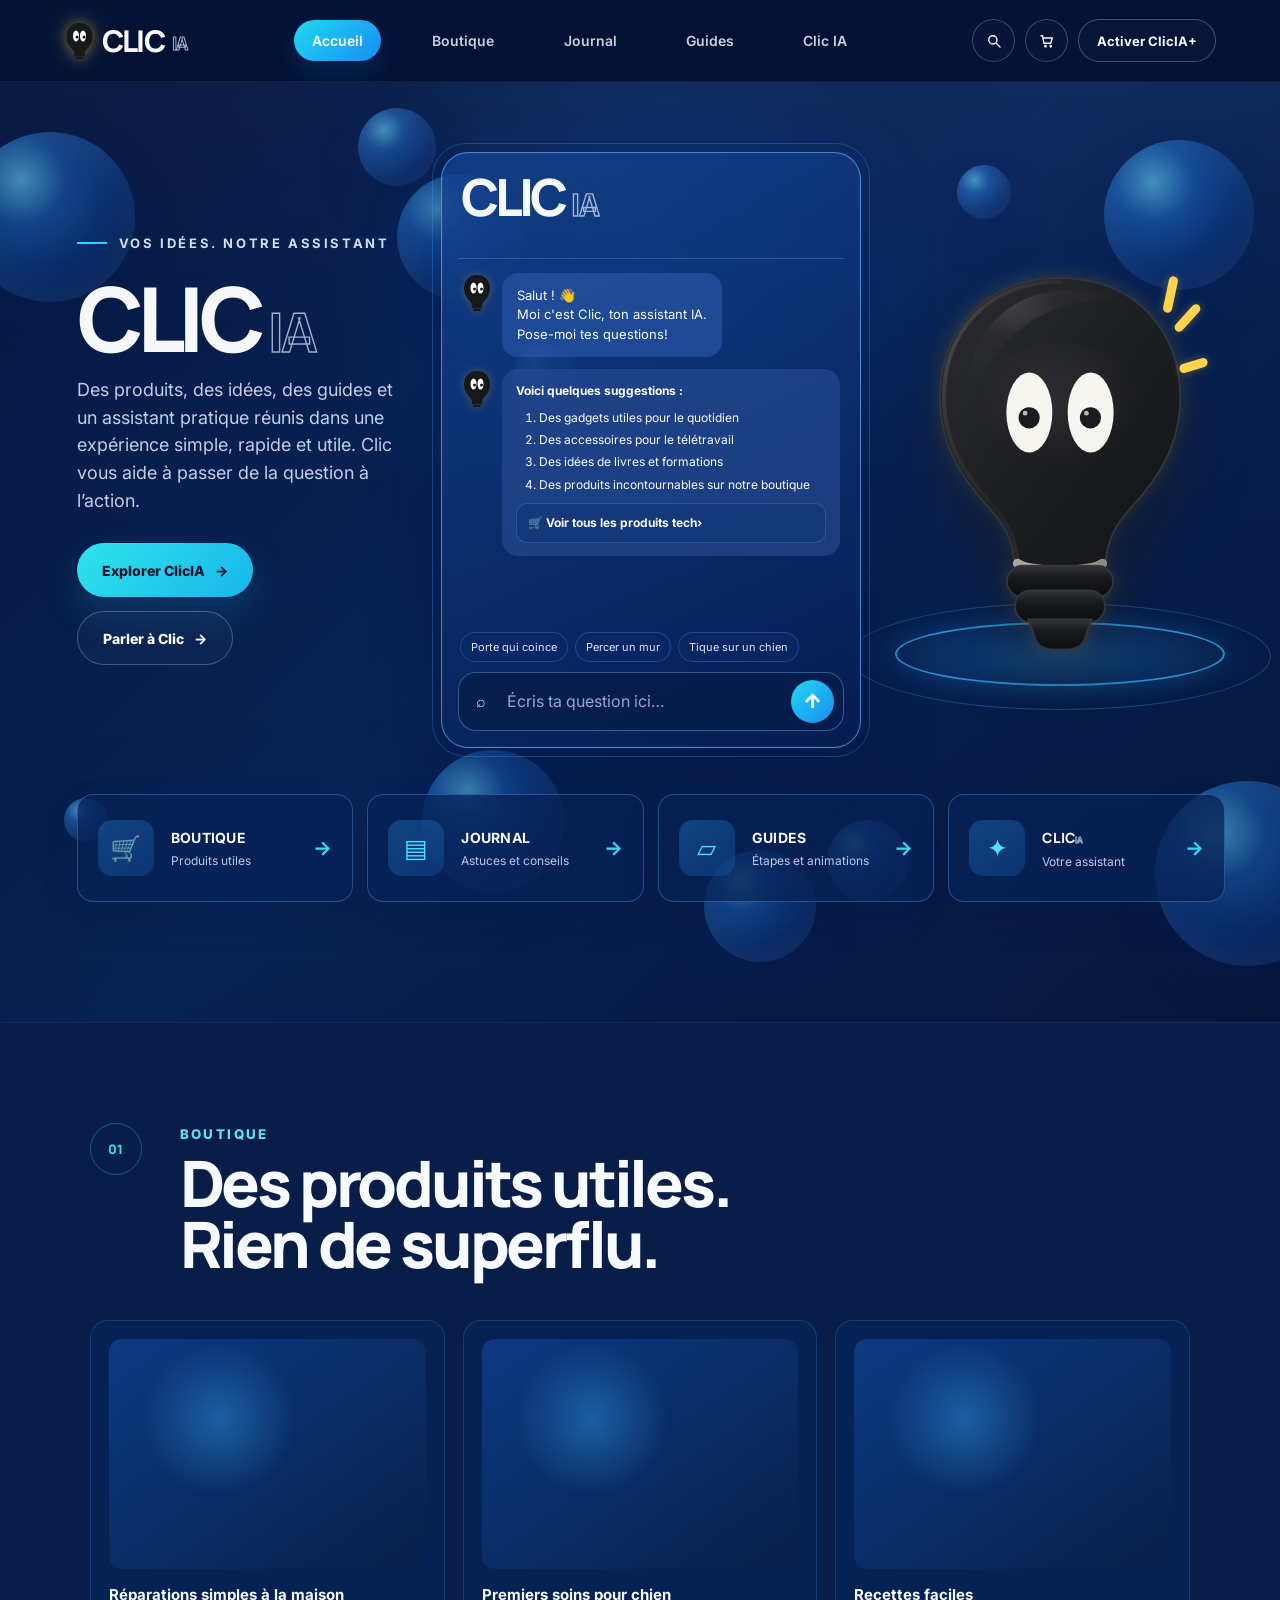
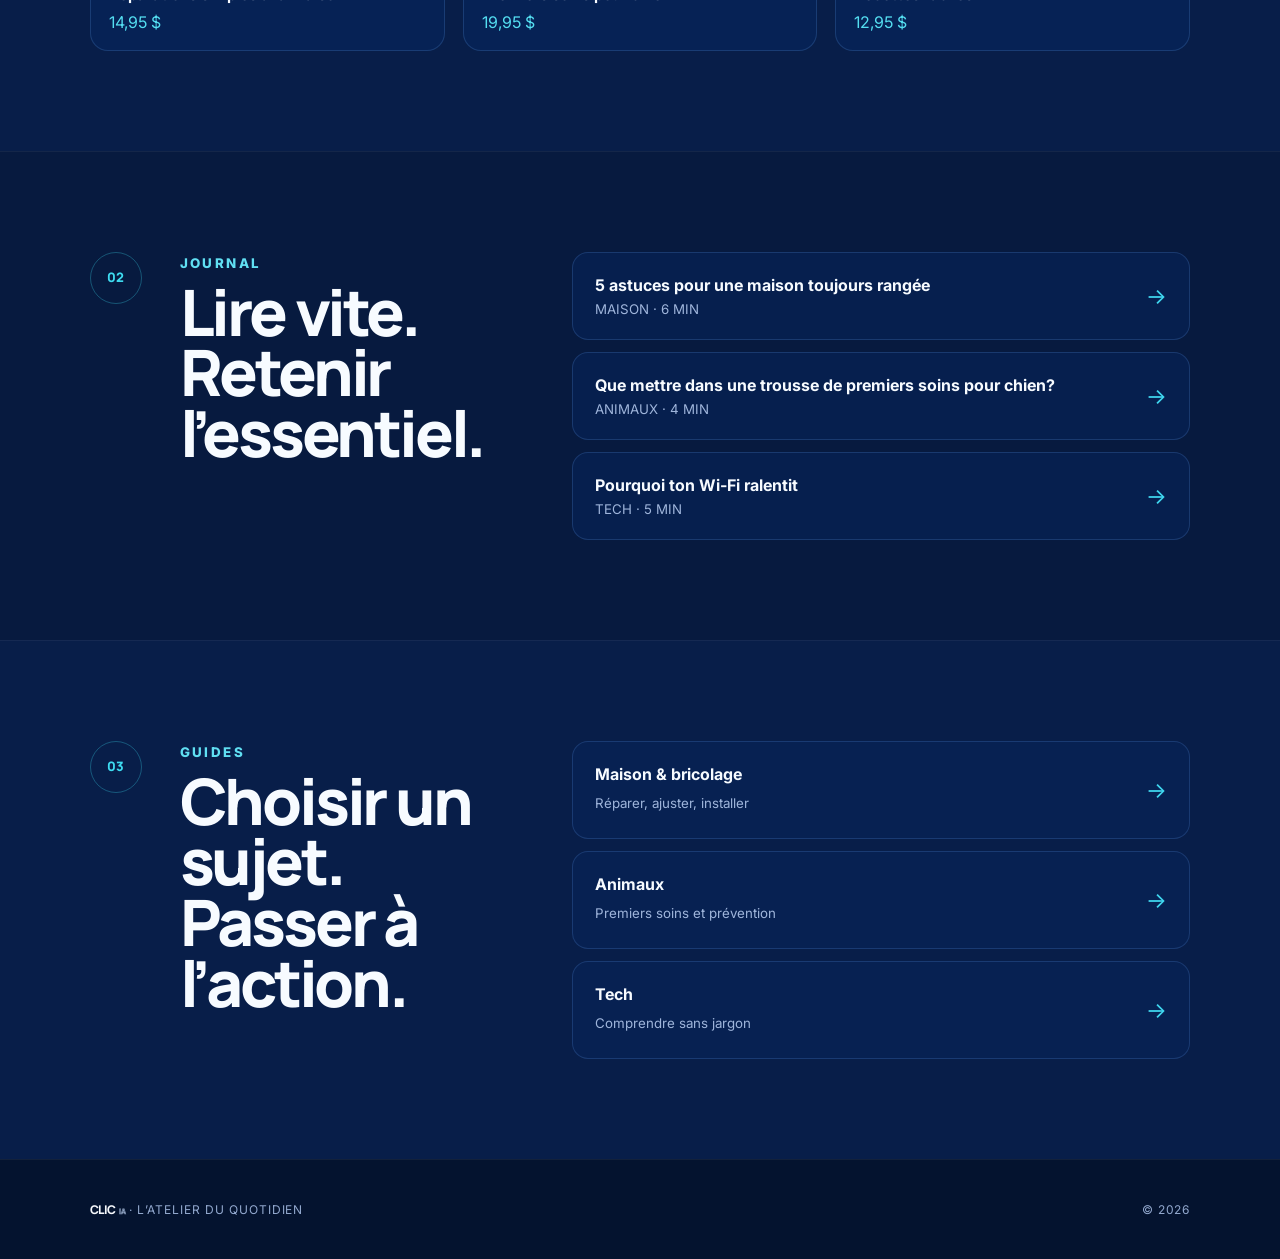
==== preview-v2/index.html @ 01d8f2f4 "Rename Explorer ClicIA button" ====
<!doctype html>
<html lang="fr">
<head>
  <meta charset="utf-8">
  <meta name="viewport" content="width=device-width,initial-scale=1">
  <meta name="theme-color" content="#081b46">
  <title>Clicia — L’atelier du quotidien</title>
  <meta name="description" content="Clicia : boutique, journal, guides et Clic IA dans une expérience premium interactive.">
  <link rel="preconnect" href="https://fonts.googleapis.com">
  <link rel="preconnect" href="https://fonts.gstatic.com" crossorigin>
  <link href="https://fonts.googleapis.com/css2?family=Inter:wght@400;500;600;700&family=Manrope:wght@700;800&display=swap" rel="stylesheet">
  <link rel="stylesheet" href="./clicia-v9.css?v=1">
  <link rel="stylesheet" href="./auth-v1.css?v=2">
  <link rel="stylesheet" href="./chat-wordmark-v1.css?v=3">
  <link rel="stylesheet" href="./hero-wordmark-v3.css?v=2">
  <link rel="stylesheet" href="./wordmark-unified-v1.css?v=2">
</head>
<body>
  <header class="site-header">
    <a class="brand" href="#accueil" aria-label="Clicia">
      <span class="brand-bulb" aria-hidden="true">
        <svg viewBox="0 0 60 78">
          <path d="M30 4C13 4 4 16 4 31c0 11 5 18 11 25 4 4 5 8 6 13h18c1-5 2-9 6-13 6-7 11-14 11-25C56 16 47 4 30 4Z" fill="#17181a"/>
          <ellipse cx="23" cy="30" rx="6" ry="11" fill="#fff"/><ellipse cx="37" cy="30" rx="6" ry="11" fill="#fff"/>
          <circle cx="25" cy="32" r="3" fill="#17181a"/><circle cx="39" cy="32" r="3" fill="#17181a"/>
          <rect x="19" y="64" width="22" height="7" rx="3.5" fill="#17181a"/><rect x="22" y="72" width="16" height="4" rx="2" fill="#17181a"/>
        </svg>
      </span>
      <span class="brand-clic">CLIC</span><span class="brand-ia">IA</span>
    </a>

    <nav class="main-nav" aria-label="Navigation principale">
      <a class="active" href="#accueil">Accueil</a><a href="#boutique">Boutique</a><a href="#journal">Journal</a><a href="#guides">Guides</a><a href="#hero-chat">Clic IA</a>
    </nav>

    <div class="header-actions">
      <button class="circle-action" aria-label="Rechercher"><svg viewBox="0 0 24 24"><circle cx="10.5" cy="10.5" r="5.5"/><path d="m15 15 5 5"/></svg></button>
      <a class="circle-action" href="#boutique" aria-label="Panier"><svg viewBox="0 0 24 24"><path d="M4 5h2l2 10h9l2-7H7"/><circle cx="10" cy="19" r="1"/><circle cx="17" cy="19" r="1"/></svg></a>
      <button class="account-btn" id="accountBtn" type="button">Activer ClicIA+</button>
    </div>
  </header>

  <main>
    <section id="accueil" class="hero-v9">
      <div class="hero-atmosphere" aria-hidden="true">
        <span class="orb o1"></span><span class="orb o2"></span><span class="orb o3"></span><span class="orb o4"></span><span class="orb o5"></span><span class="orb o6"></span><span class="orb o7"></span><span class="orb o8"></span><span class="orb o9"></span><span class="orb o10"></span><span class="orb o11"></span><span class="orb o12"></span>
      </div>

      <div class="hero-copy-v9">
        <div class="eyebrow"><span></span> VOS IDÉES. NOTRE ASSISTANT</div>
        <h1><strong>CLIC</strong><em>IA</em></h1>
        <p>Des produits, des idées, des guides et un assistant pratique réunis dans une expérience simple, rapide et utile. Clic vous aide à passer de la question à l’action.</p>
        <div class="hero-ctas"><a class="btn-primary" href="#boutique">Explorer ClicIA <span>→</span></a><a class="btn-secondary" href="#hero-chat">Parler à Clic <span>→</span></a></div>
      </div>

      <section class="hero-chat-panel" id="hero-chat" aria-label="Conversation avec Clic IA">
        <div class="chat-topbar">
          <div class="chat-id chat-id-wordmark">
            <div class="chat-wordmark" aria-label="CLICIA">
              <span class="chat-wordmark-clic">CLIC</span><span class="chat-wordmark-ia">IA</span><span class="chat-premium-plus" id="chatPremiumPlus" aria-label="ClicIA+ actif" hidden>+</span>
            </div>
            <small class="chat-status-line"><span id="engineState"></span></small>
          </div>
        </div>

        <div id="messages" class="hero-messages">
          <div class="welcome msg assistant"><div class="bubbleav"></div><div class="content">Salut ! 👋<br>Moi c'est Clic, ton assistant IA.<br>Pose-moi tes questions!</div></div>
          <div class="demo-answer"><div class="bubbleav"></div><div class="demo-answer-body"><strong>Voici quelques suggestions :</strong><ol><li>Des gadgets utiles pour le quotidien</li><li>Des accessoires pour le télétravail</li><li>Des idées de livres et formations</li><li>Des produits incontournables sur notre boutique</li></ol><a href="https://atelierpratico.github.io/preview-v2/?v=clic-speed-1#boutique"><strong>🛒 Voir tous les produits tech›</strong></a></div></div>
        </div>

        <div class="quick-prompts">
          <button type="button" data-prompt="Comment réparer une porte qui coince?">Porte qui coince</button>
          <button type="button" data-prompt="Que dois-je vérifier avant de percer un mur?">Percer un mur</button>
          <button type="button" data-prompt="Comment retirer une tique sur un chien correctement?">Tique sur un chien</button>
        </div>

        <form id="chatForm" class="hero-composer">
          <span class="paperclip">⌕</span><textarea id="chatInput" rows="1" placeholder="Écris ta question ici…"></textarea><button id="sendBtn" aria-label="Envoyer">↑</button>
        </form>
        <form id="heroAsk" class="hidden-hero-ask"><input id="heroInput" aria-label="Question rapide"></form>
      </section>

      <div class="character-zone" id="stage">
        <div class="character-ring" aria-hidden="true"></div><div class="character" id="tikoCharacter" aria-label="Clic, personnage ampoule de Clicia"></div><span class="idea-ray r1"></span><span class="idea-ray r2"></span><span class="idea-ray r3"></span>
      </div>

      <div class="feature-strip" aria-label="Explorer ClicIA">
        <a class="feature-card" href="#boutique"><span class="feature-icon">🛒</span><span><b>BOUTIQUE</b><small>Produits utiles</small></span><strong>→</strong></a>
        <a class="feature-card" href="#journal"><span class="feature-icon">▤</span><span><b>JOURNAL</b><small>Astuces et conseils</small></span><strong>→</strong></a>
        <a class="feature-card" href="#guides"><span class="feature-icon">▱</span><span><b>GUIDES</b><small>Étapes et animations</small></span><strong>→</strong></a>
        <a class="feature-card" href="#hero-chat"><span class="feature-icon">✦</span><span><b class="feature-wordmark"><span class="feature-wordmark-clic">CLIC</span><span class="feature-wordmark-ia">IA</span></b><small>Votre assistant</small></span><strong>→</strong></a>
      </div>
    </section>

    <section class="content-section" id="boutique"><div class="section-heading"><span>01</span><div><small>BOUTIQUE</small><h2>Des produits utiles.<br>Rien de superflu.</h2></div></div><div class="product-grid"><article class="product-card"><div class="product-art"></div><b>Réparations simples à la maison</b><span>14,95 $</span></article><article class="product-card"><div class="product-art"></div><b>Premiers soins pour chien</b><span>19,95 $</span></article><article class="product-card"><div class="product-art"></div><b>Recettes faciles</b><span>12,95 $</span></article></div></section>

    <section class="content-section split" id="journal"><div class="section-heading"><span>02</span><div><small>JOURNAL</small><h2>Lire vite.<br>Retenir l’essentiel.</h2></div></div><div class="article-stack"><a href="#"><b>5 astuces pour une maison toujours rangée</b><small>MAISON · 6 MIN</small><span>→</span></a><a href="#"><b>Que mettre dans une trousse de premiers soins pour chien?</b><small>ANIMAUX · 4 MIN</small><span>→</span></a><a href="#"><b>Pourquoi ton Wi-Fi ralentit</b><small>TECH · 5 MIN</small><span>→</span></a></div></section>

    <section class="content-section split" id="guides"><div class="section-heading"><span>03</span><div><small>GUIDES</small><h2>Choisir un sujet.<br>Passer à l’action.</h2></div></div><div class="article-stack"><a href="#"><b>Maison & bricolage</b><small>Réparer, ajuster, installer</small><span>→</span></a><a href="#"><b>Animaux</b><small>Premiers soins et prévention</small><span>→</span></a><a href="#"><b>Tech</b><small>Comprendre sans jargon</small><span>→</span></a></div></section>
  </main>

  <footer class="site-footer"><span><span class="footer-wordmark"><b class="footer-wordmark-clic">CLIC</b><i class="footer-wordmark-ia">IA</i></span> · L’ATELIER DU QUOTIDIEN</span><span>© 2026</span></footer>

  <div class="auth-modal" id="authModal" aria-hidden="true">
    <div class="auth-card" role="dialog" aria-modal="true" aria-label="Activer ClicIA+">
      <button class="auth-close" id="authClose" type="button" aria-label="Fermer">×</button>
      <div class="auth-brand"><span class="auth-brand-bulb"><svg viewBox="0 0 60 78"><path d="M30 4C13 4 4 16 4 31c0 11 5 18 11 25 4 4 5 8 6 13h18c1-5 2-9 6-13 6-7 11-14 11-25C56 16 47 4 30 4Z" fill="#17181a"/><ellipse cx="23" cy="30" rx="6" ry="11" fill="#fff"/><ellipse cx="37" cy="30" rx="6" ry="11" fill="#fff"/><circle cx="25" cy="32" r="3" fill="#17181a"/><circle cx="39" cy="32" r="3" fill="#17181a"/></svg></span><span class="auth-wordmark"><strong class="auth-wordmark-clic">CLIC</strong><strong class="auth-wordmark-ia">IA</strong></span><em>par Clicia</em></div>
      <h2 class="auth-title">Activer ClicIA+</h2>
      <p class="auth-subtitle">Le chat texte est gratuit et sans compte. Ton code d’abonnement devient ton compte ClicIA+.</p>
    </div>
  </div>

  <script src="./tiko-v3.js?v=9"></script>
  <script src="./auth-v1.js?v=8"></script>
  <script src="./app-v2.js?v=11"></script>
</body>
</html>
---- preview-v2/clicia-v9.css ----
:root{
  --navy:#061b49;
  --navy-2:#092961;
  --panel:#0b2c67;
  --panel-2:#0e3477;
  --cyan:#27d7f3;
  --blue:#1d9bf4;
  --white:#f7fbff;
  --muted:#b9c8e7;
  --line:rgba(130,194,255,.30);
  --yellow:#ffd44c;
}
*{box-sizing:border-box}
html{scroll-behavior:smooth}
body{margin:0;background:#061738;color:var(--white);font-family:Inter,Arial,sans-serif;overflow-x:hidden}
a{color:inherit;text-decoration:none}
button,textarea,input{font:inherit}
button{color:inherit}

.site-header{
  position:sticky;top:0;z-index:1000;height:82px;padding:0 clamp(24px,5vw,86px);
  display:grid;grid-template-columns:auto 1fr auto;align-items:center;gap:30px;
  background:rgba(4,18,52,.88);backdrop-filter:blur(18px) saturate(120%);
  border-bottom:1px solid rgba(255,255,255,.06)
}
.brand{display:flex;align-items:center;gap:7px;min-width:max-content}
.brand-bulb{width:31px;height:39px;display:grid;place-items:center;filter:drop-shadow(0 0 7px rgba(255,212,76,.44)) drop-shadow(0 0 16px rgba(255,212,76,.18));transition:.25s ease}
.brand-bulb svg{width:100%;height:100%;display:block}
.brand:hover .brand-bulb{transform:translateY(-1px) scale(1.04);filter:drop-shadow(0 0 10px rgba(255,212,76,.68)) drop-shadow(0 0 22px rgba(255,212,76,.24))}
.brand-clic{font:800 30px/1 Manrope,sans-serif;letter-spacing:-.06em}
.brand-ia{font:800 27px/1 Manrope,sans-serif;color:transparent;-webkit-text-stroke:1px rgba(245,249,255,.68);letter-spacing:-.05em;margin-left:2px}
.main-nav{display:flex;justify-content:center;align-items:center;gap:clamp(20px,2.6vw,40px)}
.main-nav a{font-size:14px;font-weight:600;color:rgba(244,249,255,.82);padding:12px 18px;border-radius:999px;transition:.2s ease}
.main-nav a:hover{color:#fff;background:rgba(255,255,255,.05)}
.main-nav a.active{color:#fff;background:linear-gradient(135deg,#20d9f0,#178cf4);box-shadow:0 10px 28px rgba(21,143,245,.18)}
.header-actions{display:flex;align-items:center;gap:10px}
.circle-action{width:43px;height:43px;display:grid;place-items:center;border:1px solid rgba(151,196,255,.30);border-radius:50%;background:rgba(255,255,255,.015)}
.circle-action svg{width:18px;height:18px;fill:none;stroke:#f8fbff;stroke-width:1.8;stroke-linecap:round;stroke-linejoin:round}
.account-btn{height:43px;display:flex;align-items:center;padding:0 18px;border:1px solid rgba(151,196,255,.34);border-radius:999px;font-size:13px;font-weight:700}
.circle-action,.account-btn{transition:.2s ease}
.circle-action:hover,.account-btn:hover{border-color:rgba(57,213,255,.64);background:rgba(36,178,255,.06);transform:translateY(-1px)}

.hero-v9{
  position:relative;min-height:840px;padding:58px clamp(34px,6vw,112px) 120px;overflow:hidden;
  display:grid;grid-template-columns:minmax(330px,.9fr) minmax(420px,1.05fr) minmax(330px,.9fr);grid-template-rows:1fr auto;
  gap:34px;align-items:center;
  background:
    radial-gradient(circle at 50% 22%,rgba(22,116,237,.23),transparent 32%),
    linear-gradient(135deg,#06163d 0%,#08255b 48%,#06183e 100%);
}
.hero-v9:before{content:"";position:absolute;inset:0;background:linear-gradient(180deg,rgba(255,255,255,.025),transparent 28%,rgba(0,0,0,.08));pointer-events:none}
.hero-atmosphere{position:absolute;inset:0;z-index:0;pointer-events:none;overflow:hidden}
.orb{position:absolute;border-radius:50%;background:radial-gradient(circle at 33% 28%,rgba(101,212,255,.78) 0%,rgba(34,128,237,.52) 26%,rgba(8,49,123,.72) 62%,rgba(3,19,62,.75) 100%);box-shadow:inset 0 0 42px rgba(162,225,255,.14),0 20px 50px rgba(0,25,94,.28);opacity:.78;animation:orbFloat 8s ease-in-out infinite alternate}
.o1{width:170px;height:170px;left:-35px;top:50px}.o2{width:78px;height:78px;left:28%;top:26px;animation-delay:-2s}.o3{width:126px;height:126px;left:31%;top:92px;animation-delay:-4s}.o4{width:66px;height:66px;left:40%;top:28%;animation-delay:-1s}.o5{width:142px;height:142px;left:33%;bottom:130px;animation-delay:-3s}.o6{width:112px;height:112px;left:55%;bottom:60px;animation-delay:-5s}.o7{width:150px;height:150px;right:2%;top:58px;animation-delay:-2.5s}.o8{width:94px;height:94px;right:14%;top:31%;animation-delay:-4.5s}.o9{width:185px;height:185px;right:-60px;bottom:56px;animation-delay:-1.5s}.o10{width:82px;height:82px;right:29%;bottom:120px;animation-delay:-3.8s}.o11{width:54px;height:54px;right:21%;top:83px;animation-delay:-.8s}.o12{width:44px;height:44px;left:5%;bottom:180px;animation-delay:-2.8s}
@keyframes orbFloat{0%{transform:translate3d(0,0,0)}40%{transform:translate3d(11px,-18px,0)}70%{transform:translate3d(-7px,-32px,0)}100%{transform:translate3d(9px,-12px,0)}}

.hero-copy-v9{position:relative;z-index:2;align-self:center;max-width:550px}
.eyebrow{display:flex;align-items:center;gap:12px;color:#d3def5;font-size:13px;font-weight:700;letter-spacing:.20em;margin-bottom:28px}.eyebrow span{width:30px;height:2px;background:var(--cyan)}
.hero-copy-v9 h1{margin:0 0 18px;display:flex;align-items:baseline;gap:10px;font:800 clamp(72px,7vw,126px)/.86 Manrope,sans-serif;letter-spacing:-.075em}.hero-copy-v9 h1 strong{font:inherit}.hero-copy-v9 h1 em{font:inherit;font-size:.80em;font-style:normal;color:transparent;-webkit-text-stroke:1.4px rgba(229,239,255,.72);letter-spacing:-.05em}
.hero-copy-v9 p{max-width:520px;color:#c2cee8;font-size:18px;line-height:1.55;margin:0 0 28px}
.hero-ctas{display:flex;gap:14px;flex-wrap:wrap}.btn-primary,.btn-secondary{min-height:54px;padding:0 25px;border-radius:999px;display:inline-flex;align-items:center;gap:10px;font-weight:800;font-size:14px}.btn-primary{background:linear-gradient(135deg,#2fe4ec,#18b6eb);color:#03162e;box-shadow:0 16px 36px rgba(24,183,235,.18)}.btn-secondary{border:1px solid rgba(161,193,245,.35);background:rgba(255,255,255,.025)}

.hero-chat-panel{position:relative;z-index:4;align-self:center;width:100%;max-width:540px;justify-self:center;padding:16px;border-radius:27px;background:linear-gradient(155deg,rgba(19,66,142,.82),rgba(6,29,82,.92));border:1px solid rgba(95,182,255,.66);box-shadow:0 26px 68px rgba(1,18,68,.48),inset 0 0 0 1px rgba(255,255,255,.035)}
.hero-chat-panel:before{content:"";position:absolute;inset:-10px;border-radius:34px;border:1px solid rgba(55,168,255,.28);z-index:-1}
.chat-topbar{height:62px;display:flex;align-items:center;justify-content:space-between;padding:0 6px 12px 3px;border-bottom:1px solid rgba(151,199,255,.24)}
.chat-id{display:flex;align-items:center;gap:10px}.chat-avatar{width:44px;height:44px;border-radius:12px;background:#061536;display:grid;place-items:center;border:1px solid rgba(255,210,76,.24);filter:drop-shadow(0 0 7px rgba(255,212,76,.15))}.chat-avatar svg{width:29px;height:37px}.chat-id strong{display:block;font-size:17px}.chat-id small{display:flex;align-items:center;gap:7px;color:#c7d6f2;margin-top:4px;font-size:12px}.chat-id small i{width:8px;height:8px;border-radius:50%;background:#20e0d9;box-shadow:0 0 10px rgba(32,224,217,.45)}
.ai-pill{font-size:12px;font-weight:700;border:1px solid rgba(122,182,255,.35);padding:9px 12px;border-radius:999px;background:rgba(25,109,214,.18)}
.hero-messages{height:365px;overflow:auto;padding:14px 4px 4px;scrollbar-width:thin;scrollbar-color:rgba(177,212,255,.52) transparent}.hero-messages::-webkit-scrollbar{width:5px}.hero-messages::-webkit-scrollbar-thumb{background:rgba(177,212,255,.52);border-radius:999px}
.msg{display:flex;gap:10px;margin:0 0 12px}.msg .content{max-width:82%;background:rgba(45,91,172,.58);padding:13px 15px;border-radius:16px;color:#f7fbff;font-size:13px;line-height:1.5;white-space:pre-wrap}.bubbleav{width:32px;height:32px;flex:0 0 32px;border-radius:9px;background:radial-gradient(circle at 50% 45%,#2a2c31,#11131a 72%);border:1px solid rgba(255,212,76,.18);position:relative}.bubbleav:before,.bubbleav:after{content:"";position:absolute;top:8px;width:6px;height:11px;border-radius:50%;background:#fff}.bubbleav:before{left:7px}.bubbleav:after{right:7px}
.demo-user{width:max-content;max-width:78%;margin:10px 0 12px auto;padding:12px 15px;border-radius:15px;background:linear-gradient(135deg,#20d8ef,#168ff3);color:white;font-size:13px;line-height:1.45}.demo-answer{display:flex;gap:10px}.demo-answer-body{background:rgba(43,79,151,.58);padding:13px 14px;border-radius:16px;flex:1;color:#f7fbff;font-size:12px;line-height:1.45}.demo-answer-body ol{margin:9px 0;padding-left:23px}.demo-answer-body li{margin:5px 0}.demo-answer-body a{margin-top:10px;padding:10px 11px;border:1px solid rgba(127,186,255,.22);border-radius:11px;display:flex;justify-content:space-between;background:rgba(8,46,107,.35);font-weight:700}
.quick-prompts{display:flex;gap:7px;padding:8px 2px 10px;overflow-x:auto}.quick-prompts button{white-space:nowrap;border:1px solid rgba(109,170,255,.25);background:rgba(9,45,108,.42);border-radius:999px;padding:7px 10px;font-size:11px;color:#dce8ff;cursor:pointer}.quick-prompts button:hover{border-color:rgba(40,211,245,.55);background:rgba(22,118,201,.30)}
.hero-composer{display:grid;grid-template-columns:auto 1fr 45px;align-items:center;gap:7px;background:rgba(7,29,76,.88);border:1px solid rgba(120,185,255,.38);border-radius:18px;padding:7px}.paperclip{width:30px;text-align:center;color:#d8e7ff}.hero-composer textarea{resize:none;min-height:38px;max-height:82px;padding:9px 4px;border:0;outline:0;background:transparent;color:#fff}.hero-composer textarea::placeholder{color:#92a8cf}.hero-composer button{width:43px;height:43px;border:0;border-radius:50%;background:linear-gradient(135deg,#24d6ee,#168df3);font-size:20px;font-weight:900;cursor:pointer}.hidden-hero-ask{display:none}
.msg.user{justify-content:flex-end}.msg.user .content{background:linear-gradient(135deg,#20d8ef,#168ff3);color:#fff}.msg.assistant .content.typing:after{content:"";display:inline-block;width:12px;height:12px;border:2px solid rgba(255,255,255,.30);border-top-color:#fff;border-radius:50%;margin-left:6px;vertical-align:-2px;animation:spin .7s linear infinite}@keyframes spin{to{transform:rotate(360deg)}}

.character-zone{position:relative;z-index:3;align-self:center;height:620px;display:flex;align-items:center;justify-content:center;isolation:isolate}
.character-zone:after{content:"";position:absolute;left:50%;bottom:50px;width:420px;height:105px;transform:translateX(-50%);border-radius:50%;background:radial-gradient(ellipse,rgba(31,157,255,.32),rgba(31,157,255,.04) 58%,transparent 72%);border:1px solid rgba(77,180,255,.28);z-index:-1}
.character-ring{position:absolute;left:50%;bottom:74px;width:330px;height:64px;transform:translateX(-50%);border-radius:50%;border:2px solid rgba(54,182,255,.72);box-shadow:0 0 25px rgba(25,152,255,.12)}
.character{width:min(460px,100%);transform:translate(var(--tx,0),var(--ty,0)) rotateX(var(--rx,0)) rotateY(var(--ry,0));transform-style:preserve-3d;transition:transform .18s ease;animation:characterFloat 5.8s ease-in-out infinite}.character svg{width:100%;height:auto;display:block;overflow:visible;filter:drop-shadow(0 32px 34px rgba(0,0,0,.38)) drop-shadow(0 0 9px rgba(255,212,76,.18))}.character:hover svg{filter:drop-shadow(0 32px 34px rgba(0,0,0,.38)) drop-shadow(0 0 13px rgba(255,212,76,.34)) drop-shadow(0 0 25px rgba(255,212,76,.15))}.character.blink .lid{fill:#1d1f24;animation:blinkLid .32s ease}.character:not(.blink) .lid{fill:transparent}.character .spark{opacity:.25}.character.thinking .spark{opacity:1;animation:sparkPulse .8s ease-in-out infinite alternate}.character.listening{filter:drop-shadow(0 0 14px rgba(42,211,244,.12))}.idea-ring{display:none!important}
.idea-ray{position:absolute;width:9px;height:37px;border-radius:999px;background:var(--yellow);right:15%;top:22%;box-shadow:0 0 9px rgba(255,212,76,.32)}.r1{transform:rotate(12deg)}.r2{right:10%;top:26%;transform:rotate(42deg);height:34px}.r3{right:8%;top:34%;transform:rotate(73deg);height:29px}
@keyframes characterFloat{0%,100%{transform:translate(var(--tx,0),var(--ty,0)) translateY(0) rotateX(var(--rx,0)) rotateY(var(--ry,0))}50%{transform:translate(var(--tx,0),var(--ty,0)) translateY(-9px) rotateX(var(--rx,0)) rotateY(var(--ry,0))}}@keyframes blinkLid{0%,100%{transform:scaleY(0)}50%{transform:scaleY(1)}}@keyframes sparkPulse{to{transform:scale(1.8);opacity:.35}}

.feature-strip{position:relative;z-index:6;grid-column:1/-1;display:grid;grid-template-columns:repeat(4,1fr);gap:14px;align-self:end}
.feature-card{min-height:108px;display:grid;grid-template-columns:58px 1fr auto;align-items:center;gap:15px;padding:18px 20px;border-radius:16px;background:rgba(7,34,86,.78);border:1px solid rgba(90,172,255,.35);box-shadow:0 16px 36px rgba(0,19,69,.16);transition:.2s ease}.feature-card:hover{transform:translateY(-4px);border-color:rgba(46,210,247,.67);background:rgba(9,48,111,.88)}.feature-icon{width:56px;height:56px;border-radius:14px;display:grid;place-items:center;background:linear-gradient(145deg,rgba(42,169,248,.26),rgba(20,77,157,.44));font-size:25px;color:#50e0ff}.feature-card b{display:block;font-size:14px;letter-spacing:.02em}.feature-card small{display:block;margin-top:7px;color:#b9cae9;font-size:12px}.feature-card>strong{font-size:20px;color:#35d8f1}

.content-section{padding:100px clamp(34px,7vw,130px);background:#071a3f;border-top:1px solid rgba(255,255,255,.05)}.content-section:nth-of-type(even){background:#081e49}.section-heading{display:grid;grid-template-columns:90px 1fr;align-items:start;margin-bottom:45px}.section-heading>span{font:800 13px/1 Manrope;color:#3edcf1;border:1px solid rgba(62,220,241,.30);width:52px;height:52px;border-radius:50%;display:grid;place-items:center}.section-heading small{color:#60dff2;font-weight:800;letter-spacing:.18em}.section-heading h2{margin:10px 0 0;font:800 clamp(36px,5vw,66px)/.95 Manrope;letter-spacing:-.05em}.product-grid{display:grid;grid-template-columns:repeat(3,1fr);gap:18px}.product-card{padding:18px;border:1px solid rgba(114,175,255,.18);border-radius:18px;background:rgba(7,38,92,.65)}.product-art{height:230px;border-radius:13px;margin-bottom:15px;background:radial-gradient(circle at 35% 35%,rgba(56,182,255,.35),transparent 30%),linear-gradient(145deg,#0d3a81,#071f4c)}.product-card b{font-size:15px}.product-card span{display:block;margin-top:8px;color:#54def1}.split{display:grid;grid-template-columns:.8fr 1.2fr;gap:70px}.article-stack{display:grid;gap:12px}.article-stack a{position:relative;display:grid;grid-template-columns:1fr auto;gap:6px;padding:22px;border:1px solid rgba(109,171,255,.18);border-radius:16px;background:rgba(7,37,91,.58)}.article-stack b{font-size:16px}.article-stack small{color:#9fb5db}.article-stack span{grid-column:2;grid-row:1/3;align-self:center;color:#40d8f0;font-size:22px}.site-footer{min-height:100px;padding:0 clamp(34px,7vw,130px);display:flex;align-items:center;justify-content:space-between;background:#04132f;border-top:1px solid rgba(255,255,255,.06);color:#93a9cf;font-size:12px;letter-spacing:.08em}

@media(max-width:1180px){.site-header{grid-template-columns:auto 1fr}.main-nav{display:none}.header-actions{justify-self:end}.hero-v9{grid-template-columns:1fr 1fr;grid-template-rows:auto auto auto;padding-top:50px}.hero-copy-v9{grid-column:1}.hero-chat-panel{grid-column:2}.character-zone{grid-column:1/-1;grid-row:2;height:470px}.character{width:360px}.feature-strip{grid-row:3}.idea-ray{right:33%;top:22%}}
@media(max-width:820px){.site-header{height:72px;padding:0 16px}.brand-clic{font-size:25px}.brand-ia{font-size:22px}.account-btn{display:none}.hero-v9{display:block;padding:38px 16px 90px}.hero-copy-v9{max-width:none}.hero-copy-v9 h1{font-size:82px}.hero-copy-v9 p{font-size:16px}.hero-chat-panel{margin:36px auto 0}.character-zone{height:430px;margin-top:20px}.character{width:330px}.feature-strip{grid-template-columns:1fr 1fr;margin-top:20px}.split{display:block}.article-stack{margin-top:40px}.product-grid{grid-template-columns:1fr}.content-section{padding:72px 20px}.section-heading{grid-template-columns:60px 1fr}}
@media(max-width:520px){.header-actions .circle-action:first-child{display:none}.hero-copy-v9 h1{font-size:62px}.hero-chat-panel{padding:11px;border-radius:20px}.hero-messages{height:330px}.demo-user{max-width:88%}.feature-strip{grid-template-columns:1fr}.feature-card{min-height:90px}.character-zone{height:360px}.character{width:280px}.idea-ray{display:none}.section-heading h2{font-size:38px}}
@media(prefers-reduced-motion:reduce){*{scroll-behavior:auto!important}.orb,.character{animation:none!important}}
---- preview-v2/auth-v1.css ----
.account-btn{appearance:none;cursor:pointer;background:rgba(255,255,255,.02);color:#f7fbff}
.account-btn.logged-in{border-color:rgba(46,224,217,.50);background:rgba(32,205,213,.07)}
.usage-pill{display:inline-flex;align-items:center;justify-content:center;min-height:30px;padding:0 10px;border-radius:999px;border:1px solid rgba(118,184,255,.26);background:rgba(7,38,92,.44);font-size:11px;font-weight:700;color:#cfe3ff;white-space:nowrap}
.auth-gate{display:flex;align-items:center;justify-content:space-between;gap:12px;margin:5px 2px 10px;padding:12px 13px;border:1px solid rgba(87,183,255,.30);border-radius:15px;background:linear-gradient(135deg,rgba(13,55,122,.72),rgba(8,34,85,.72))}
.auth-gate.hidden{display:none}.auth-gate-text{min-width:0}.auth-gate strong{display:block;font-size:12px;color:#fff}.auth-gate span{display:block;margin-top:4px;font-size:10px;color:#a9bfe5}.auth-gate button{flex:0 0 auto;border:0;border-radius:999px;padding:9px 12px;background:linear-gradient(135deg,#2ee2ec,#1999f2);color:#031b35;font-size:11px;font-weight:800;cursor:pointer}
.hero-composer.locked{opacity:.55}.hero-composer.locked textarea,.hero-composer.locked button{cursor:not-allowed}
.auth-modal{position:fixed;inset:0;z-index:5000;display:none;align-items:center;justify-content:center;padding:24px;background:rgba(1,10,31,.68);backdrop-filter:blur(14px)}
.auth-modal.open{display:flex}.auth-card{position:relative;width:min(440px,100%);padding:28px;border-radius:28px;border:1px solid rgba(99,184,255,.45);background:linear-gradient(155deg,rgba(14,54,122,.97),rgba(5,25,67,.99));box-shadow:0 30px 90px rgba(0,11,48,.56),inset 0 0 0 1px rgba(255,255,255,.025)}
.auth-close{position:absolute;right:16px;top:16px;width:36px;height:36px;border:1px solid rgba(255,255,255,.12);border-radius:50%;background:rgba(255,255,255,.03);color:#fff;font-size:20px;cursor:pointer}.auth-brand{display:flex;align-items:center;gap:10px;margin-bottom:20px}.auth-brand-bulb{width:34px;height:44px}.auth-brand-bulb svg{width:100%;height:100%}.auth-brand strong{font:800 25px/1 Manrope,Inter,sans-serif;letter-spacing:-.05em}.auth-brand em{font-style:normal;color:#9eb3d9;font-size:12px;margin-left:auto}
.auth-title{margin:0 0 6px;font:800 28px/1.05 Manrope,Inter,sans-serif}.auth-subtitle{margin:0 0 20px;color:#b7c7e5;font-size:13px;line-height:1.5}.auth-tabs{display:grid;grid-template-columns:1fr 1fr;gap:6px;padding:5px;margin-bottom:18px;border-radius:14px;background:rgba(2,20,57,.48)}.auth-tabs button{border:0;border-radius:10px;padding:10px 12px;background:transparent;color:#aebfdd;font-size:12px;font-weight:800;cursor:pointer}.auth-tabs button.active{background:linear-gradient(135deg,rgba(39,215,243,.22),rgba(29,155,244,.24));color:#fff;box-shadow:inset 0 0 0 1px rgba(78,204,255,.24)}
.auth-field{display:block;margin-bottom:13px}.auth-field span{display:block;margin:0 0 7px;color:#d7e4f9;font-size:11px;font-weight:700}.auth-field input{width:100%;height:48px;border:1px solid rgba(123,180,255,.24);border-radius:13px;outline:none;background:rgba(3,23,62,.68);color:#fff;padding:0 14px}.auth-field input:focus{border-color:rgba(47,217,242,.65);box-shadow:0 0 0 3px rgba(39,215,243,.07)}.auth-field input::placeholder{color:#6f88b5}.auth-name-wrap.hidden{display:none}
.auth-submit{width:100%;height:50px;border:0;border-radius:14px;background:linear-gradient(135deg,#2ee2ec,#188ff2);color:#03182f;font-weight:900;cursor:pointer;box-shadow:0 15px 34px rgba(27,158,238,.18)}.auth-submit:disabled{opacity:.55;cursor:wait}.auth-message{min-height:18px;margin:12px 2px 0;color:#bdd0ee;font-size:12px;line-height:1.4}.auth-message.error{color:#ffb6bd}.auth-message.success{color:#93efe6}.auth-note{margin:14px 0 0;color:#8299c1;font-size:10px;line-height:1.45;text-align:center}
.account-view{display:none}.account-view.visible{display:block}.account-email{padding:13px 14px;margin:16px 0;border:1px solid rgba(119,184,255,.22);border-radius:14px;background:rgba(5,28,72,.55);font-size:13px;color:#d7e5fb}.account-meta{display:grid;grid-template-columns:1fr 1fr;gap:9px;margin-bottom:14px}.account-meta div{padding:12px;border:1px solid rgba(119,184,255,.18);border-radius:13px;background:rgba(5,28,72,.40)}.account-meta strong{display:block;font-size:18px}.account-meta span{font-size:10px;color:#91a9d0}.signout-btn{width:100%;height:46px;border:1px solid rgba(255,255,255,.15);border-radius:13px;background:rgba(255,255,255,.035);color:#fff;font-weight:800;cursor:pointer}

/* Clic mascot: keep the original lightbulb silhouette everywhere, never a rounded-square avatar. */
.chat-avatar{width:38px!important;height:48px!important;border:0!important;border-radius:0!important;background:transparent!important;box-shadow:none!important;filter:drop-shadow(0 0 6px rgba(255,212,76,.34)) drop-shadow(0 0 14px rgba(255,212,76,.14))!important;position:relative!important;overflow:visible!important;display:grid!important;place-items:center!important}
.chat-avatar svg{width:36px!important;height:47px!important;display:block!important;overflow:visible!important}
.chat-avatar:before,.chat-avatar:after{content:none!important;display:none!important}
.auth-brand-bulb{position:relative;display:grid;place-items:center;filter:drop-shadow(0 0 6px rgba(255,212,76,.28));overflow:visible}
.auth-brand-bulb:before{content:"";position:absolute;left:50%;bottom:3px;transform:translateX(-50%);width:13px;height:5px;border-radius:3px;background:#17181a}
.auth-brand-bulb:after{content:"";position:absolute;left:50%;bottom:-1px;transform:translateX(-50%);width:9px;height:3px;border-radius:2px;background:#17181a}

/* Exact same Clic bulb inside assistant messages. The SVG is injected by app-v2.js. */
.bubbleav{width:30px!important;height:39px!important;flex:0 0 30px!important;border:0!important;border-radius:0!important;background:transparent!important;box-shadow:none!important;filter:none!important;overflow:visible!important;margin:0!important;display:grid!important;place-items:center!important}
.bubbleav:before,.bubbleav:after{content:none!important;display:none!important}
.bubbleav svg{width:30px!important;height:39px!important;display:block!important;overflow:visible!important;filter:drop-shadow(0 0 4px rgba(255,212,76,.25))}

/* Conversation-aware animation states for Clic. */
.chat-avatar svg,.bubbleav svg{transform-origin:50% 88%;will-change:transform,filter}
.chat-avatar .clic-eye,.bubbleav .clic-eye{transform-box:fill-box;transform-origin:center;animation:clicBlink 5.6s ease-in-out infinite}
.chat-avatar .clic-eye-r,.bubbleav .clic-eye-r{animation-delay:.04s}
.chat-avatar .clic-pupil,.bubbleav .clic-pupil{transform-box:fill-box;transform-origin:center;animation:clicLook 6.8s ease-in-out infinite}
.chat-avatar.is-idle svg{animation:clicIdleFloat 4.6s ease-in-out infinite}
.bubbleav.is-idle svg{animation:clicMessageIdle 5.4s ease-in-out infinite}
.chat-avatar.is-thinking svg,.bubbleav.is-thinking svg{animation:clicThink 1.25s ease-in-out infinite;filter:drop-shadow(0 0 7px rgba(255,212,76,.34)) drop-shadow(0 0 15px rgba(255,212,76,.16))!important}
.chat-avatar.is-thinking .clic-pupil,.bubbleav.is-thinking .clic-pupil{animation:clicScan .85s ease-in-out infinite}
.chat-avatar.is-speaking svg,.bubbleav.is-speaking svg{animation:clicSpeak .68s ease-in-out infinite;filter:drop-shadow(0 0 8px rgba(255,212,76,.42)) drop-shadow(0 0 18px rgba(255,212,76,.18))!important}
.chat-avatar.is-speaking .clic-pupil,.bubbleav.is-speaking .clic-pupil{animation:clicTalkEyes 1s ease-in-out infinite}
.chat-avatar.is-success svg,.bubbleav.is-success svg{animation:clicSuccess .82s ease-out 1;filter:drop-shadow(0 0 11px rgba(255,212,76,.48)) drop-shadow(0 0 22px rgba(255,212,76,.2))!important}
.chat-avatar.is-error svg,.bubbleav.is-error svg{animation:clicError .48s ease-in-out 1;filter:drop-shadow(0 0 7px rgba(255,122,122,.24))!important}

.character.speaking{animation:characterSpeaking .72s ease-in-out infinite!important}
.character.speaking .spark{opacity:.85!important;animation:sparkPulse .55s ease-in-out infinite alternate!important}
.character.success{animation:characterSuccess .85s ease-out 1!important}
.character.error{animation:characterError .48s ease-in-out 1!important}

@keyframes clicIdleFloat{0%,100%{transform:translateY(0) rotate(0)}50%{transform:translateY(-3px) rotate(.8deg)}}
@keyframes clicMessageIdle{0%,100%{transform:translateY(0)}50%{transform:translateY(-1.5px)}}
@keyframes clicThink{0%,100%{transform:translateY(0) rotate(-1deg) scale(1)}50%{transform:translateY(-3px) rotate(1deg) scale(1.025)}}
@keyframes clicSpeak{0%,100%{transform:translateY(0) scale(1)}50%{transform:translateY(-2px) scale(1.035)}}
@keyframes clicSuccess{0%{transform:scale(1)}42%{transform:scale(1.12) translateY(-2px)}100%{transform:scale(1)}}
@keyframes clicError{0%,100%{transform:translateX(0)}25%{transform:translateX(-2px)}50%{transform:translateX(2px)}75%{transform:translateX(-1px)}}
@keyframes clicBlink{0%,45%,48%,100%{transform:scaleY(1)}46.5%{transform:scaleY(.08)}}
@keyframes clicLook{0%,100%{transform:translate(0,0)}22%{transform:translate(-1px,0)}45%{transform:translate(1px,.3px)}68%{transform:translate(.2px,1px)}84%{transform:translate(0,0)}}
@keyframes clicScan{0%,100%{transform:translate(-1.7px,-.5px)}50%{transform:translate(1.7px,-.5px)}}
@keyframes clicTalkEyes{0%,100%{transform:translate(0,0)}25%{transform:translate(.8px,-.4px)}50%{transform:translate(0,.8px)}75%{transform:translate(-.8px,-.2px)}}
@keyframes characterSpeaking{0%,100%{transform:translate(var(--tx,0),var(--ty,0)) rotateX(var(--rx,0)) rotateY(var(--ry,0)) translateY(0) scale(1)}50%{transform:translate(var(--tx,0),var(--ty,0)) rotateX(var(--rx,0)) rotateY(var(--ry,0)) translateY(-5px) scale(1.008)}}
@keyframes characterSuccess{0%{transform:translate(var(--tx,0),var(--ty,0)) scale(1)}45%{transform:translate(var(--tx,0),calc(var(--ty,0) - 8px)) scale(1.035)}100%{transform:translate(var(--tx,0),var(--ty,0)) scale(1)}}
@keyframes characterError{0%,100%{transform:translate(var(--tx,0),var(--ty,0))}25%{transform:translate(calc(var(--tx,0) - 5px),var(--ty,0))}50%{transform:translate(calc(var(--tx,0) + 5px),var(--ty,0))}75%{transform:translate(calc(var(--tx,0) - 2px),var(--ty,0))}}

@media (prefers-reduced-motion:reduce){.chat-avatar svg,.bubbleav svg,.chat-avatar .clic-eye,.bubbleav .clic-eye,.chat-avatar .clic-pupil,.bubbleav .clic-pupil,.character{animation:none!important}}
@media(max-width:760px){.auth-gate{align-items:flex-start;flex-direction:column}.auth-gate button{width:100%}.usage-pill{display:none}.auth-card{padding:24px 20px}.auth-modal{padding:14px}}
---- preview-v2/chat-wordmark-v1.css ----
.chat-topbar{
  min-height:78px;
  height:auto;
  display:flex;
  align-items:center;
  justify-content:space-between;
  gap:16px;
  padding:4px 6px 12px 3px;
}
.chat-id-wordmark{
  display:flex;
  flex-direction:column;
  align-items:flex-start;
  gap:7px;
  min-width:0;
}
.chat-wordmark{
  display:flex;
  align-items:flex-end;
  gap:8px;
  white-space:nowrap;
  line-height:.88;
  user-select:none;
}
.chat-wordmark-clic{
  font-family:Manrope,Inter,sans-serif;
  font-size:clamp(34px,4vw,52px);
  font-weight:800;
  letter-spacing:-.075em;
  color:#f6f8fc;
}
.chat-wordmark-ia{
  font-family:Manrope,Inter,sans-serif;
  font-size:clamp(31px,3.7vw,48px);
  font-weight:800;
  letter-spacing:-.07em;
  color:transparent;
  -webkit-text-stroke:2px rgba(196,210,238,.78);
  text-stroke:2px rgba(196,210,238,.78);
  opacity:.96;
  margin-bottom:1px;
}
.chat-premium-plus{
  font-family:Manrope,Inter,sans-serif;
  font-size:clamp(25px,2.8vw,36px);
  font-weight:800;
  line-height:.9;
  color:#f6f8fc;
  margin-left:-3px;
  margin-bottom:2px;
  opacity:.96;
  text-shadow:0 0 14px rgba(39,215,243,.2);
}
.chat-premium-plus[hidden]{display:none!important}
.chat-status-line{
  min-height:14px;
  display:flex;
  align-items:center;
  gap:8px;
  margin-left:2px;
  color:#c7d6f2;
  font-size:12px;
}
.chat-status-line i{
  width:10px;
  height:10px;
  flex:0 0 10px;
  border-radius:50%;
  background:#25e1d9;
  box-shadow:0 0 0 5px rgba(37,225,217,.08),0 0 13px rgba(37,225,217,.34);
}
.chat-status-line #engineState:empty{display:none}
.chat-status-line #engineState:not(:empty){display:inline}

/* Keep the large hero wordmark visually identical to the chat wordmark proportions. */
.hero-copy-v9 h1{
  align-items:flex-end;
  gap:.06em;
  line-height:.88;
}
.hero-copy-v9 h1 strong{
  font:inherit;
  line-height:.88;
}
.hero-copy-v9 h1 em{
  font:inherit;
  font-size:.923em;
  line-height:.88;
  font-style:normal;
  font-weight:800;
  letter-spacing:-.07em;
  color:transparent;
  -webkit-text-stroke:2px rgba(196,210,238,.78);
  text-stroke:2px rgba(196,210,238,.78);
  opacity:.96;
  margin-bottom:.01em;
}

@media(max-width:720px){
  .chat-topbar{min-height:68px;gap:10px}
  .chat-wordmark{gap:6px}
  .chat-wordmark-clic{font-size:32px}
  .chat-wordmark-ia{font-size:29px;-webkit-text-stroke:1.6px rgba(196,210,238,.78)}
  .chat-premium-plus{font-size:23px;margin-left:-2px;margin-bottom:1px}
  .hero-copy-v9 h1 em{
    font-size:.906em;
    -webkit-text-stroke:1.6px rgba(196,210,238,.78);
    text-stroke:1.6px rgba(196,210,238,.78);
  }
}
---- preview-v2/hero-wordmark-v3.css ----
.hero-copy-v9 h1{
  align-items:baseline;
  gap:6px;
}
.hero-copy-v9 h1 em{
  font:inherit;
  font-size:.60em;
  font-style:normal;
  color:transparent;
  -webkit-text-stroke:1.35px rgba(229,239,255,.72);
  text-stroke:1.35px rgba(229,239,255,.72);
  letter-spacing:-.045em;
  margin-left:1px;
}
@media(max-width:820px){
  .hero-copy-v9 h1 em{font-size:.58em}
}
@media(max-width:520px){
  .hero-copy-v9 h1 em{font-size:.56em}
}
---- preview-v2/wordmark-unified-v1.css ----
/* Unified CLIC IA wordmark proportions: IA = 60% of CLIC, outlined, baseline aligned. */
.brand-clic,
.chat-wordmark-clic,
.hero-copy-v9 h1 strong,
.auth-wordmark-clic,
.feature-wordmark-clic,
.footer-wordmark-clic{
  font-family:Manrope,Inter,sans-serif;
  font-weight:800;
  color:#f6f8fc;
}

/* Header brand */
.brand{align-items:center}
.brand-clic{font-size:30px;line-height:1;letter-spacing:-.06em}
.brand-ia{
  font:800 18px/1 Manrope,Inter,sans-serif!important;
  color:transparent!important;
  -webkit-text-stroke:1px rgba(214,224,244,.78)!important;
  text-stroke:1px rgba(214,224,244,.78)!important;
  letter-spacing:-.05em!important;
  margin-left:1px!important;
  transform:translateY(2px);
}

/* Main hero */
.hero-copy-v9 h1{align-items:baseline!important;gap:8px!important}
.hero-copy-v9 h1 em{
  font-size:.60em!important;
  font-style:normal!important;
  color:transparent!important;
  -webkit-text-stroke:1.4px rgba(214,224,244,.78)!important;
  text-stroke:1.4px rgba(214,224,244,.78)!important;
  letter-spacing:-.05em!important;
  margin-left:1px!important;
}

/* Chat header */
.chat-wordmark{align-items:baseline!important;gap:7px!important}
.chat-wordmark-clic{font-size:clamp(34px,4vw,52px)!important;line-height:.9!important;letter-spacing:-.075em!important}
.chat-wordmark-ia{
  font-size:clamp(20px,2.4vw,31px)!important;
  line-height:.9!important;
  letter-spacing:-.06em!important;
  color:transparent!important;
  -webkit-text-stroke:1.4px rgba(214,224,244,.78)!important;
  text-stroke:1.4px rgba(214,224,244,.78)!important;
  margin:0 0 2px 0!important;
}

/* Premium modal */
.auth-wordmark{display:inline-flex;align-items:baseline;gap:5px;white-space:nowrap}
.auth-wordmark-clic{font-size:25px;line-height:1;letter-spacing:-.05em}
.auth-wordmark-ia{
  font:800 15px/1 Manrope,Inter,sans-serif;
  color:transparent;
  -webkit-text-stroke:1px rgba(214,224,244,.78);
  text-stroke:1px rgba(214,224,244,.78);
  letter-spacing:-.04em;
  transform:translateY(-1px);
}

/* Clic IA module card */
.feature-wordmark{display:inline-flex;align-items:baseline;gap:3px}
.feature-wordmark-clic{font-size:inherit;letter-spacing:.02em}
.feature-wordmark-ia{
  font:800 .60em/1 Manrope,Inter,sans-serif;
  color:transparent;
  -webkit-text-stroke:.75px rgba(214,224,244,.78);
  text-stroke:.75px rgba(214,224,244,.78);
  letter-spacing:-.02em;
}

/* Footer brand */
.footer-wordmark{display:inline-flex;align-items:baseline;gap:3px;white-space:nowrap}
.footer-wordmark-clic{font-size:1em;line-height:1;letter-spacing:-.04em}
.footer-wordmark-ia{
  font:800 .60em/1 Manrope,Inter,sans-serif;
  color:transparent;
  -webkit-text-stroke:.65px rgba(174,194,226,.82);
  text-stroke:.65px rgba(174,194,226,.82);
  font-style:normal;
  letter-spacing:-.02em;
}

@media(max-width:820px){
  .brand-clic{font-size:25px}
  .brand-ia{font-size:15px!important;transform:translateY(1px)}
}
@media(max-width:720px){
  .chat-wordmark-clic{font-size:32px!important}
  .chat-wordmark-ia{font-size:19px!important;-webkit-text-stroke:1.2px rgba(214,224,244,.78)!important;text-stroke:1.2px rgba(214,224,244,.78)!important}
}
@media(max-width:520px){
  .hero-copy-v9 h1 em{font-size:.60em!important}
}
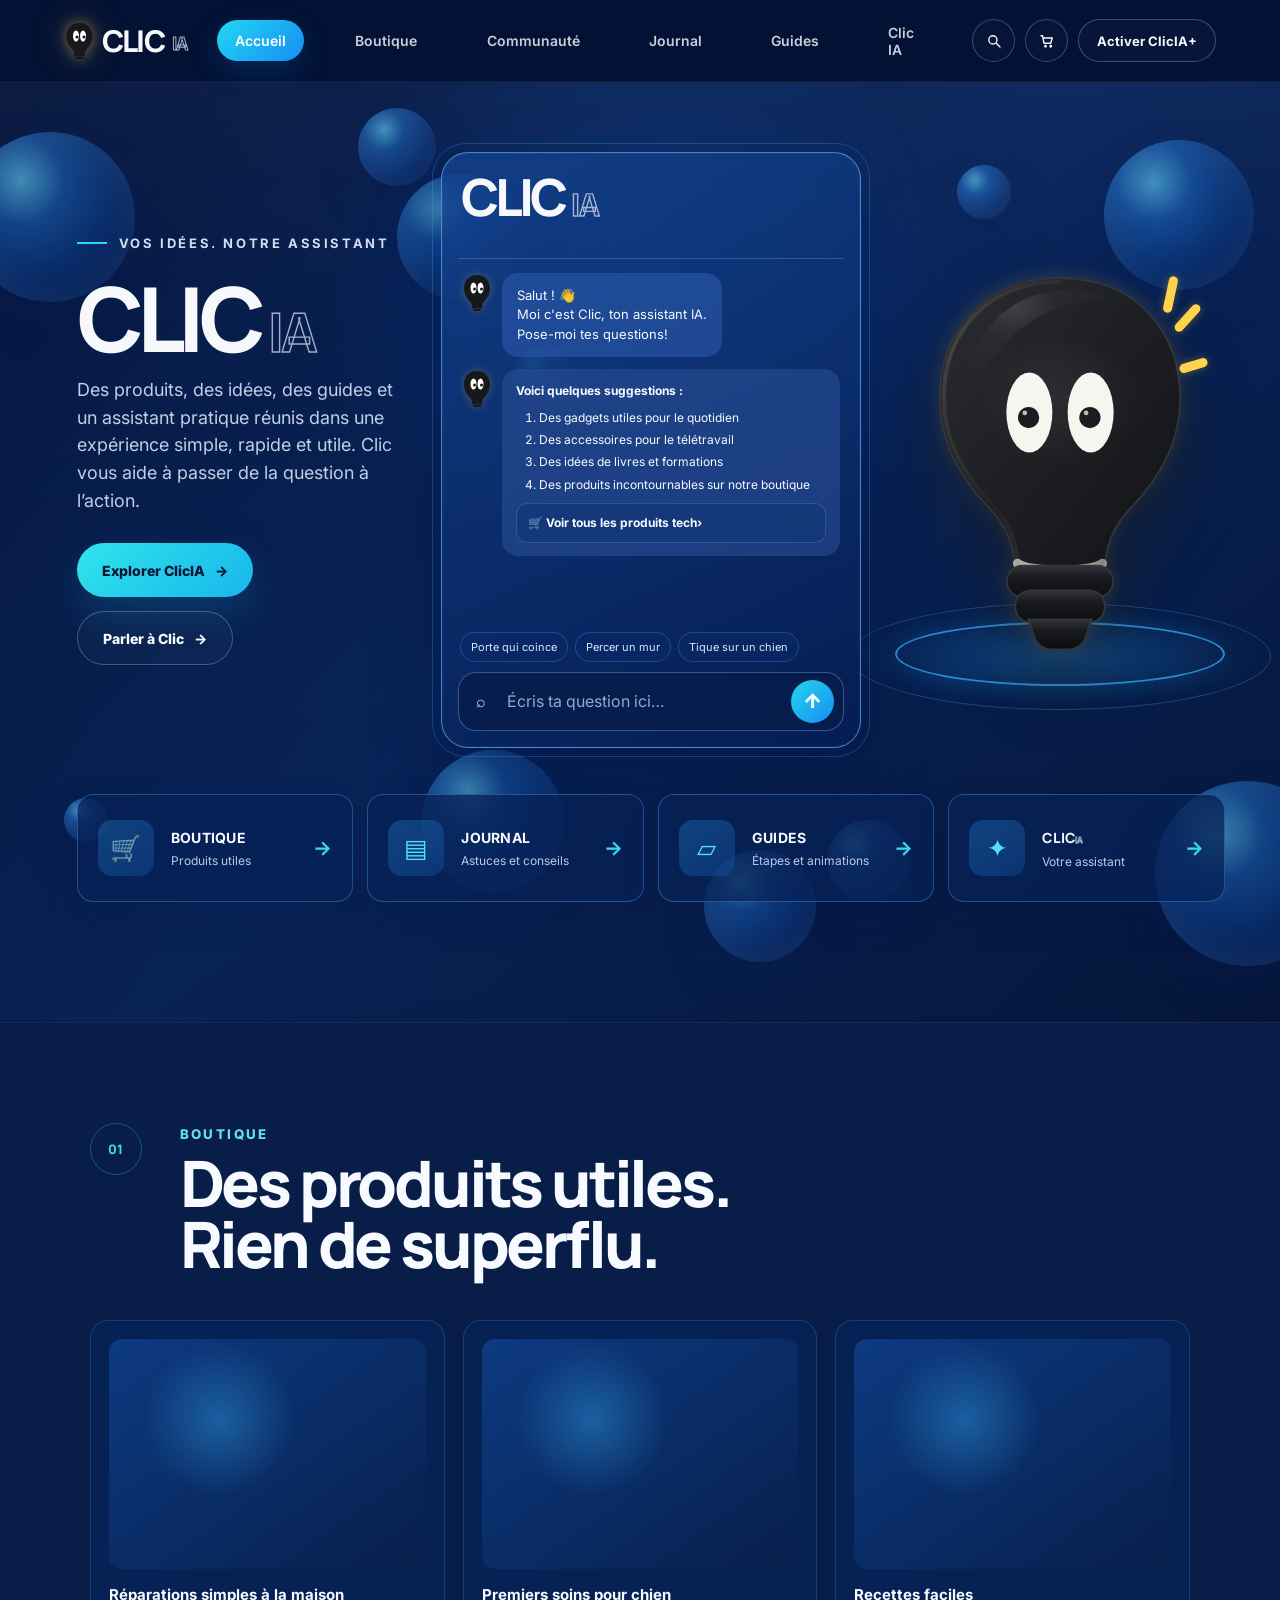
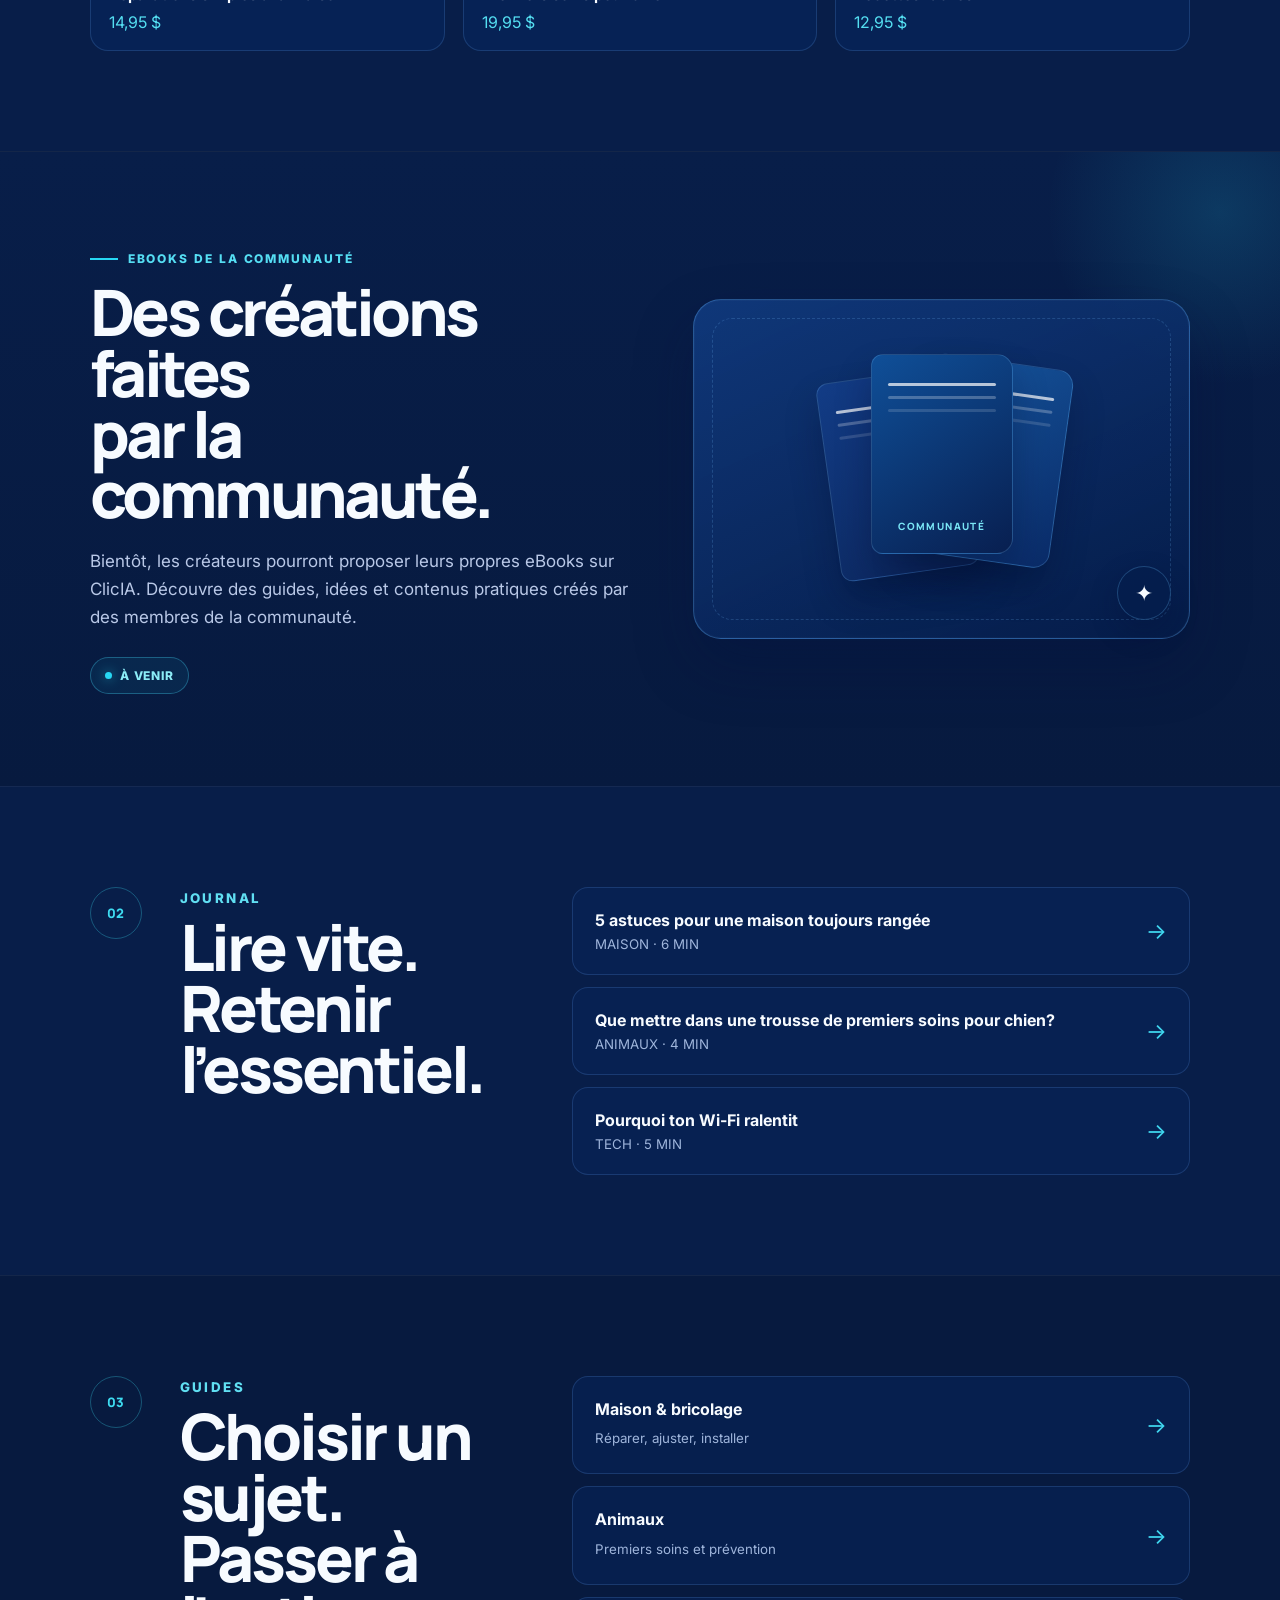
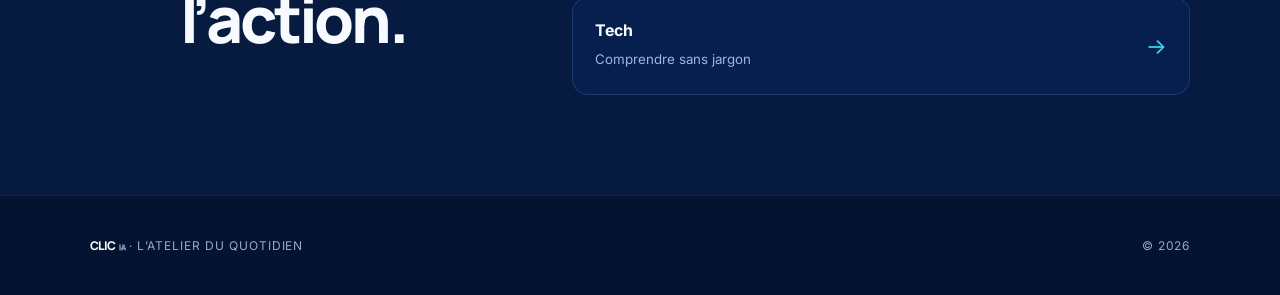
==== commit f845cbc6: "Add community ebooks coming soon section" ====
--- a/preview-v2/index.html
+++ b/preview-v2/index.html
@@ -14,6 +14,7 @@
   <link rel="stylesheet" href="./chat-wordmark-v1.css?v=3">
   <link rel="stylesheet" href="./hero-wordmark-v3.css?v=2">
   <link rel="stylesheet" href="./wordmark-unified-v1.css?v=2">
+  <link rel="stylesheet" href="./community-coming-v1.css?v=1">
 </head>
 <body>
   <header class="site-header">
@@ -30,7 +31,7 @@
     </a>
 
     <nav class="main-nav" aria-label="Navigation principale">
-      <a class="active" href="#accueil">Accueil</a><a href="#boutique">Boutique</a><a href="#journal">Journal</a><a href="#guides">Guides</a><a href="#hero-chat">Clic IA</a>
+      <a class="active" href="#accueil">Accueil</a><a href="#boutique">Boutique</a><a href="#communaute">Communauté</a><a href="#journal">Journal</a><a href="#guides">Guides</a><a href="#hero-chat">Clic IA</a>
     </nav>
 
     <div class="header-actions">
@@ -94,6 +95,21 @@
 
     <section class="content-section" id="boutique"><div class="section-heading"><span>01</span><div><small>BOUTIQUE</small><h2>Des produits utiles.<br>Rien de superflu.</h2></div></div><div class="product-grid"><article class="product-card"><div class="product-art"></div><b>Réparations simples à la maison</b><span>14,95 $</span></article><article class="product-card"><div class="product-art"></div><b>Premiers soins pour chien</b><span>19,95 $</span></article><article class="product-card"><div class="product-art"></div><b>Recettes faciles</b><span>12,95 $</span></article></div></section>
 
+    <section class="community-section" id="communaute" aria-labelledby="communityTitle">
+      <div class="community-shell">
+        <div class="community-copy">
+          <div class="community-kicker">EBOOKS DE LA COMMUNAUTÉ</div>
+          <h2 id="communityTitle">Des créations faites<br>par la communauté.</h2>
+          <p>Bientôt, les créateurs pourront proposer leurs propres eBooks sur ClicIA. Découvre des guides, idées et contenus pratiques créés par des membres de la communauté.</p>
+          <div class="community-coming-badge">À VENIR</div>
+        </div>
+        <div class="community-preview" aria-hidden="true">
+          <div class="community-stack"><span class="community-book b1"></span><span class="community-book b2"></span><span class="community-book b3"></span></div>
+          <div class="community-lock">✦</div>
+        </div>
+      </div>
+    </section>
+
     <section class="content-section split" id="journal"><div class="section-heading"><span>02</span><div><small>JOURNAL</small><h2>Lire vite.<br>Retenir l’essentiel.</h2></div></div><div class="article-stack"><a href="#"><b>5 astuces pour une maison toujours rangée</b><small>MAISON · 6 MIN</small><span>→</span></a><a href="#"><b>Que mettre dans une trousse de premiers soins pour chien?</b><small>ANIMAUX · 4 MIN</small><span>→</span></a><a href="#"><b>Pourquoi ton Wi-Fi ralentit</b><small>TECH · 5 MIN</small><span>→</span></a></div></section>
 
     <section class="content-section split" id="guides"><div class="section-heading"><span>03</span><div><small>GUIDES</small><h2>Choisir un sujet.<br>Passer à l’action.</h2></div></div><div class="article-stack"><a href="#"><b>Maison & bricolage</b><small>Réparer, ajuster, installer</small><span>→</span></a><a href="#"><b>Animaux</b><small>Premiers soins et prévention</small><span>→</span></a><a href="#"><b>Tech</b><small>Comprendre sans jargon</small><span>→</span></a></div></section>
--- a/preview-v2/community-coming-v1.css
+++ b/preview-v2/community-coming-v1.css
@@ -0,0 +1,8 @@
+/* Community eBooks — coming soon */
+.community-section{position:relative;overflow:hidden;padding:92px clamp(34px,7vw,130px);background:linear-gradient(180deg,#081e49 0%,#071a3f 100%);border-top:1px solid rgba(255,255,255,.05)}
+.community-section:before{content:"";position:absolute;width:360px;height:360px;border-radius:50%;right:-120px;top:-120px;background:radial-gradient(circle,rgba(39,215,243,.15),transparent 68%);pointer-events:none}
+.community-shell{position:relative;display:grid;grid-template-columns:minmax(0,1.05fr) minmax(320px,.95fr);gap:54px;align-items:center;max-width:1180px;margin:0 auto}
+.community-kicker{display:inline-flex;align-items:center;gap:10px;margin-bottom:16px;font-size:12px;font-weight:800;letter-spacing:.16em;color:#55def3}.community-kicker:before{content:"";width:28px;height:2px;background:#27d7f3}.community-copy h2{margin:0;font:800 clamp(42px,5vw,72px)/.95 Manrope,Inter,sans-serif;letter-spacing:-.055em;color:#f7fbff}.community-copy p{max-width:610px;margin:22px 0 0;color:#b9c8e7;font-size:17px;line-height:1.65}.community-coming-badge{display:inline-flex;align-items:center;gap:8px;margin-top:26px;padding:10px 14px;border:1px solid rgba(70,214,244,.32);border-radius:999px;background:rgba(39,215,243,.07);color:#8cecf7;font-size:12px;font-weight:800;letter-spacing:.08em}.community-coming-badge:before{content:"";width:7px;height:7px;border-radius:50%;background:#27d7f3;box-shadow:0 0 12px rgba(39,215,243,.65)}
+.community-preview{position:relative;min-height:340px;border:1px solid rgba(99,184,255,.32);border-radius:28px;background:linear-gradient(155deg,rgba(18,63,136,.78),rgba(5,28,73,.92));box-shadow:0 26px 60px rgba(1,16,61,.32),inset 0 0 0 1px rgba(255,255,255,.025);padding:28px;display:flex;align-items:center;justify-content:center;isolation:isolate}.community-preview:before{content:"";position:absolute;inset:18px;border:1px dashed rgba(116,190,255,.2);border-radius:20px;z-index:-1}.community-stack{position:relative;width:240px;height:230px}.community-book{position:absolute;width:142px;height:200px;border-radius:12px 16px 16px 12px;border:1px solid rgba(128,200,255,.22);box-shadow:0 20px 35px rgba(0,13,48,.30)}.community-book.b1{left:6px;top:20px;transform:rotate(-8deg);background:linear-gradient(145deg,#123c86,#0b2458)}.community-book.b2{right:0;top:7px;transform:rotate(8deg);background:linear-gradient(145deg,#15559d,#0a2b68)}.community-book.b3{left:50%;top:0;transform:translateX(-50%);background:linear-gradient(145deg,#0f4f98,#081f50)}.community-book:before{content:"";position:absolute;left:16px;right:16px;top:28px;height:3px;border-radius:3px;background:rgba(255,255,255,.7);box-shadow:0 13px 0 rgba(255,255,255,.25),0 26px 0 rgba(255,255,255,.14)}.community-book.b3:after{content:"COMMUNAUTÉ";position:absolute;left:14px;right:14px;bottom:22px;text-align:center;color:#79e6f6;font:800 10px/1 Manrope,Inter,sans-serif;letter-spacing:.14em}.community-lock{position:absolute;right:18px;bottom:18px;width:54px;height:54px;border-radius:50%;display:grid;place-items:center;border:1px solid rgba(105,190,255,.25);background:rgba(5,30,76,.75);font-size:22px;box-shadow:0 12px 28px rgba(0,16,56,.3)}
+@media(max-width:820px){.community-section{padding:72px 20px}.community-shell{grid-template-columns:1fr;gap:34px}.community-preview{min-height:300px}.community-copy p{font-size:16px}}
+@media(max-width:520px){.community-copy h2{font-size:42px}.community-preview{min-height:270px;padding:20px}.community-stack{transform:scale(.88)}}
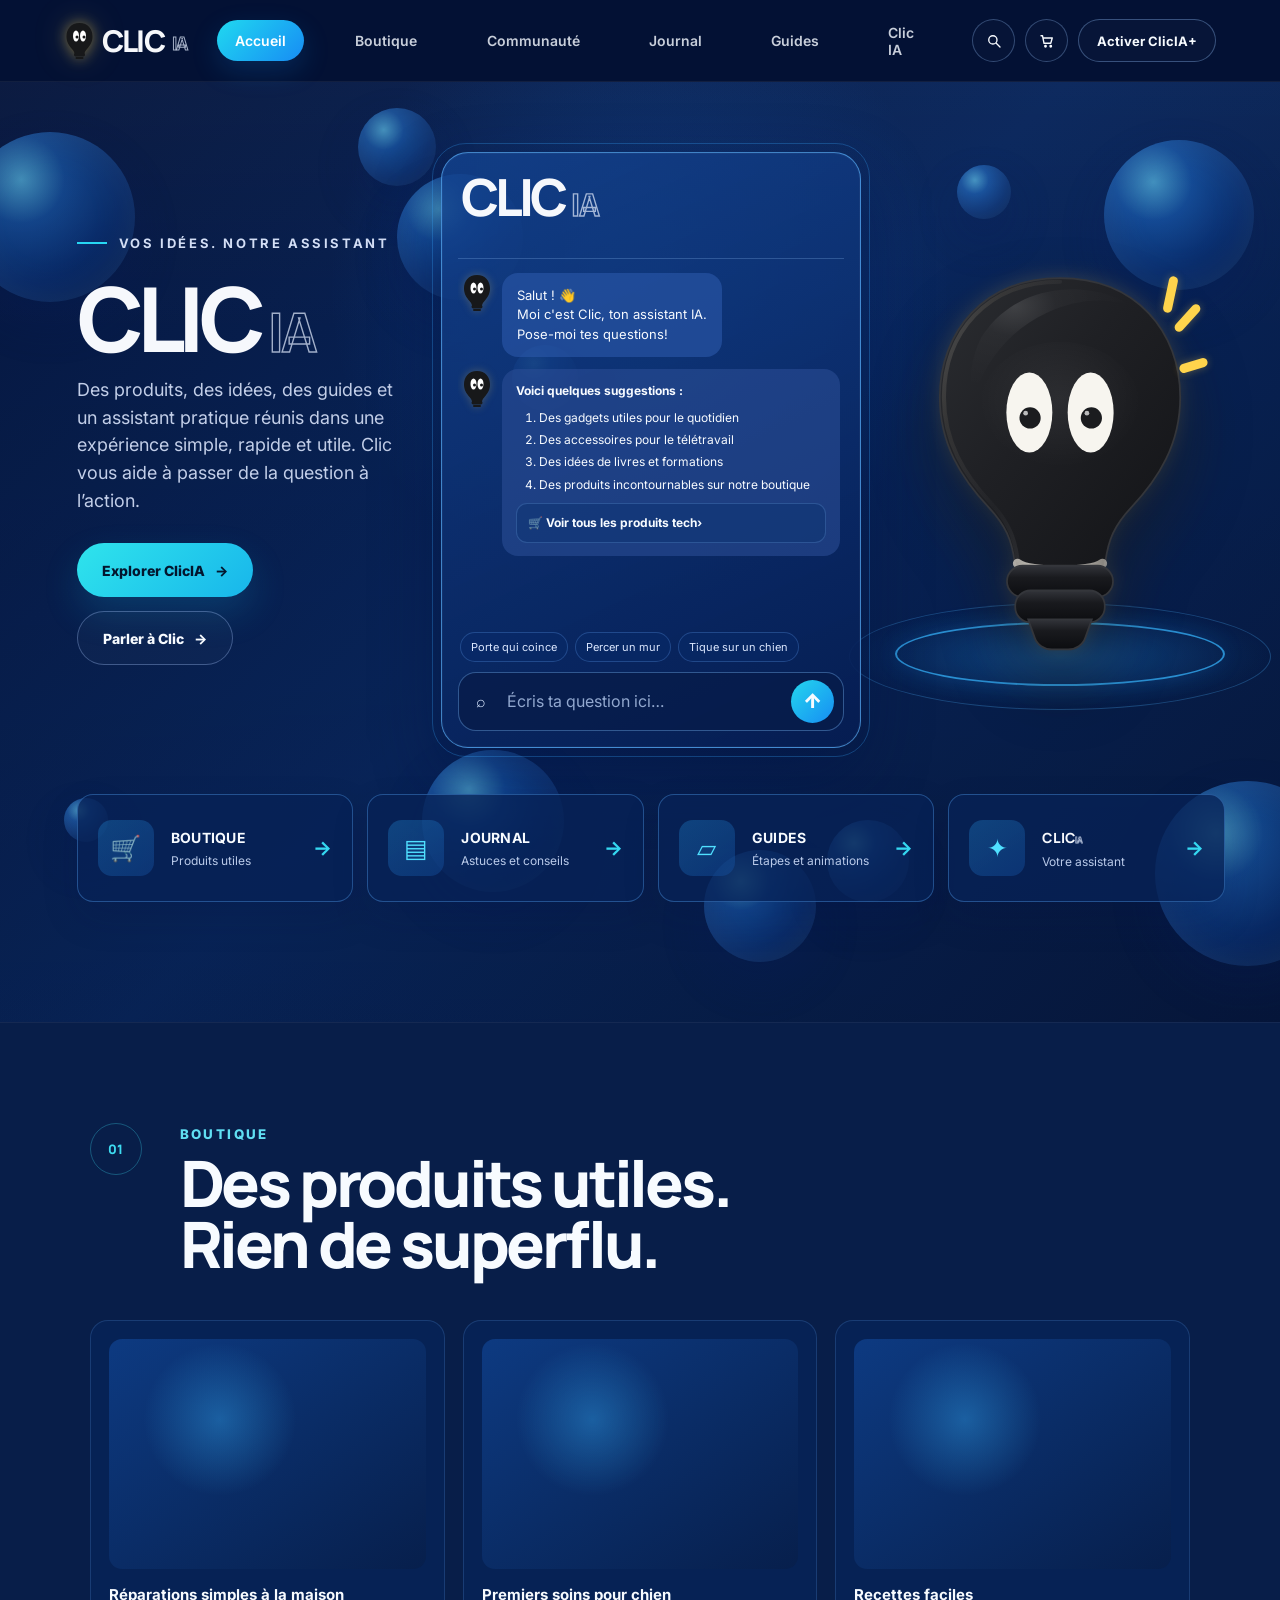
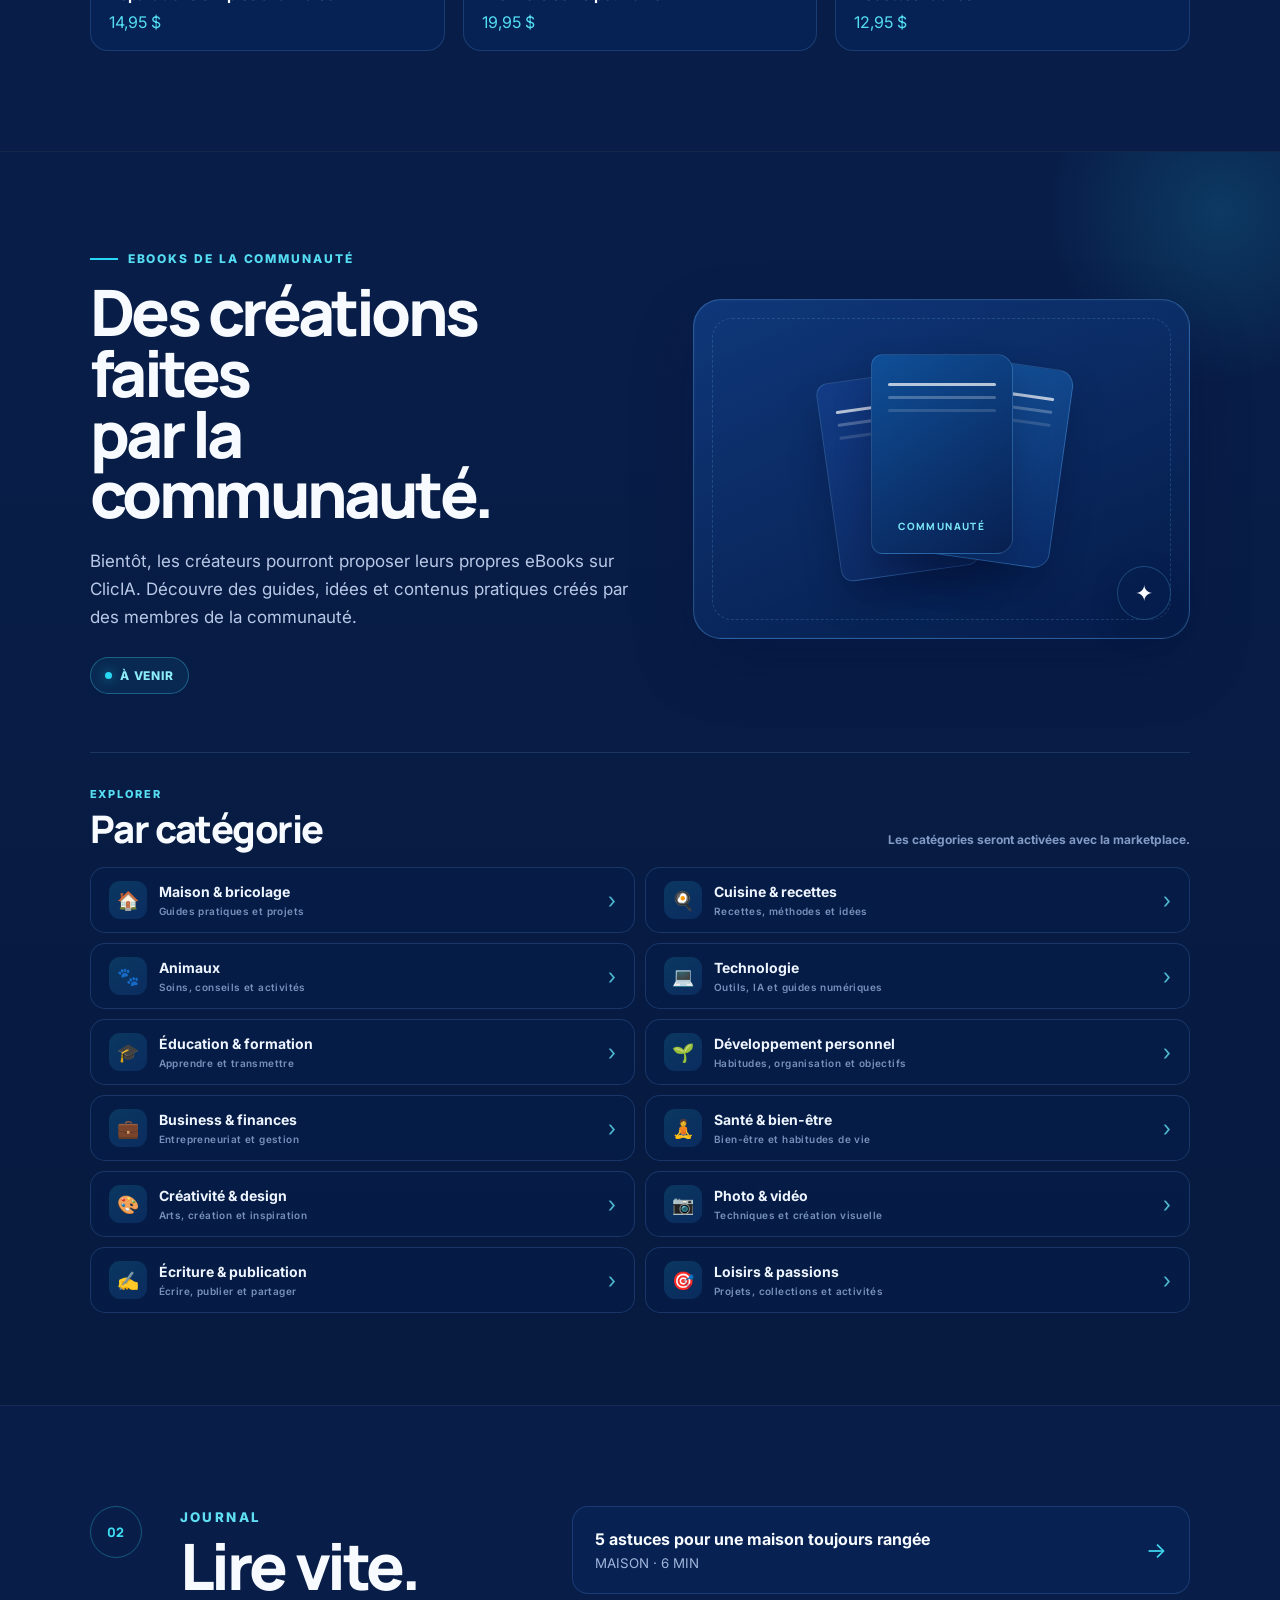
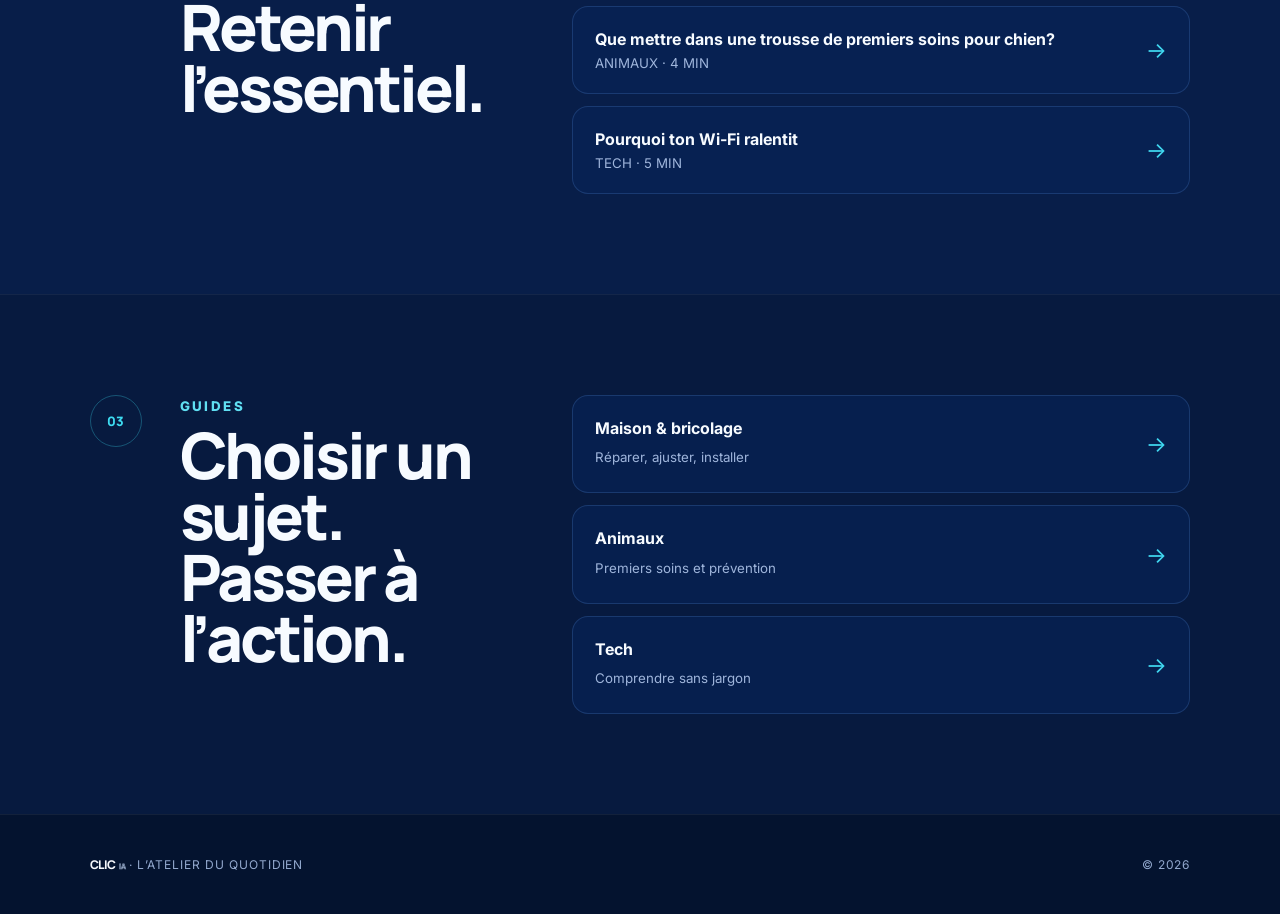
==== commit 8e52ce49: "Add community ebook categories" ====
--- a/preview-v2/index.html
+++ b/preview-v2/index.html
@@ -15,6 +15,7 @@
   <link rel="stylesheet" href="./hero-wordmark-v3.css?v=2">
   <link rel="stylesheet" href="./wordmark-unified-v1.css?v=2">
   <link rel="stylesheet" href="./community-coming-v1.css?v=1">
+  <link rel="stylesheet" href="./community-categories-v1.css?v=1">
 </head>
 <body>
   <header class="site-header">
@@ -108,6 +109,27 @@
           <div class="community-lock">✦</div>
         </div>
       </div>
+
+      <div class="community-categories" aria-label="Catégories d'eBooks à venir">
+        <div class="community-categories-head">
+          <div><small>EXPLORER</small><h3>Par catégorie</h3></div>
+          <span>Les catégories seront activées avec la marketplace.</span>
+        </div>
+        <div class="community-category-grid">
+          <button class="community-category" type="button" disabled><span class="cat-icon">🏠</span><span class="cat-label">Maison & bricolage<small>Guides pratiques et projets</small></span><span class="cat-arrow">›</span></button>
+          <button class="community-category" type="button" disabled><span class="cat-icon">🍳</span><span class="cat-label">Cuisine & recettes<small>Recettes, méthodes et idées</small></span><span class="cat-arrow">›</span></button>
+          <button class="community-category" type="button" disabled><span class="cat-icon">🐾</span><span class="cat-label">Animaux<small>Soins, conseils et activités</small></span><span class="cat-arrow">›</span></button>
+          <button class="community-category" type="button" disabled><span class="cat-icon">💻</span><span class="cat-label">Technologie<small>Outils, IA et guides numériques</small></span><span class="cat-arrow">›</span></button>
+          <button class="community-category" type="button" disabled><span class="cat-icon">🎓</span><span class="cat-label">Éducation & formation<small>Apprendre et transmettre</small></span><span class="cat-arrow">›</span></button>
+          <button class="community-category" type="button" disabled><span class="cat-icon">🌱</span><span class="cat-label">Développement personnel<small>Habitudes, organisation et objectifs</small></span><span class="cat-arrow">›</span></button>
+          <button class="community-category" type="button" disabled><span class="cat-icon">💼</span><span class="cat-label">Business & finances<small>Entrepreneuriat et gestion</small></span><span class="cat-arrow">›</span></button>
+          <button class="community-category" type="button" disabled><span class="cat-icon">🧘</span><span class="cat-label">Santé & bien-être<small>Bien-être et habitudes de vie</small></span><span class="cat-arrow">›</span></button>
+          <button class="community-category" type="button" disabled><span class="cat-icon">🎨</span><span class="cat-label">Créativité & design<small>Arts, création et inspiration</small></span><span class="cat-arrow">›</span></button>
+          <button class="community-category" type="button" disabled><span class="cat-icon">📷</span><span class="cat-label">Photo & vidéo<small>Techniques et création visuelle</small></span><span class="cat-arrow">›</span></button>
+          <button class="community-category" type="button" disabled><span class="cat-icon">✍️</span><span class="cat-label">Écriture & publication<small>Écrire, publier et partager</small></span><span class="cat-arrow">›</span></button>
+          <button class="community-category" type="button" disabled><span class="cat-icon">🎯</span><span class="cat-label">Loisirs & passions<small>Projets, collections et activités</small></span><span class="cat-arrow">›</span></button>
+        </div>
+      </div>
     </section>
 
     <section class="content-section split" id="journal"><div class="section-heading"><span>02</span><div><small>JOURNAL</small><h2>Lire vite.<br>Retenir l’essentiel.</h2></div></div><div class="article-stack"><a href="#"><b>5 astuces pour une maison toujours rangée</b><small>MAISON · 6 MIN</small><span>→</span></a><a href="#"><b>Que mettre dans une trousse de premiers soins pour chien?</b><small>ANIMAUX · 4 MIN</small><span>→</span></a><a href="#"><b>Pourquoi ton Wi-Fi ralentit</b><small>TECH · 5 MIN</small><span>→</span></a></div></section>
--- a/preview-v2/community-categories-v1.css
+++ b/preview-v2/community-categories-v1.css
@@ -0,0 +1,14 @@
+/* Community eBook categories */
+.community-categories{position:relative;max-width:1180px;margin:58px auto 0;padding-top:34px;border-top:1px solid rgba(132,180,245,.16)}
+.community-categories-head{display:flex;align-items:end;justify-content:space-between;gap:20px;margin-bottom:20px}
+.community-categories-head small{display:block;margin-bottom:8px;color:#56def2;font-size:11px;font-weight:800;letter-spacing:.16em;text-transform:uppercase}
+.community-categories-head h3{margin:0;color:#f7fbff;font:800 clamp(26px,3vw,38px)/1 Manrope,Inter,sans-serif;letter-spacing:-.04em}
+.community-categories-head span{color:#829bc5;font-size:12px;font-weight:700;white-space:nowrap}
+.community-category-grid{display:grid;grid-template-columns:repeat(2,minmax(0,1fr));gap:10px}
+.community-category{width:100%;min-height:66px;padding:0 18px;border:1px solid rgba(104,175,255,.18);border-radius:15px;background:rgba(5,30,76,.48);color:#eef5ff;display:grid;grid-template-columns:38px 1fr auto;align-items:center;gap:12px;text-align:left;font:700 14px/1.2 Inter,sans-serif;cursor:default;opacity:1}
+.community-category:hover{border-color:rgba(72,210,244,.38);background:rgba(9,47,108,.65)}
+.community-category .cat-icon{width:38px;height:38px;border-radius:11px;display:grid;place-items:center;background:linear-gradient(145deg,rgba(39,215,243,.15),rgba(30,101,190,.22));font-size:18px}
+.community-category .cat-arrow{color:#5fdff1;font-size:22px;font-weight:400;opacity:.8}
+.community-category .cat-label{min-width:0}
+.community-category .cat-label small{display:block;margin-top:4px;color:#7891bb;font-size:10px;font-weight:600;letter-spacing:.04em}
+@media(max-width:720px){.community-categories{margin-top:42px;padding-top:28px}.community-categories-head{align-items:flex-start;flex-direction:column}.community-categories-head span{white-space:normal}.community-category-grid{grid-template-columns:1fr}.community-category{min-height:62px}}
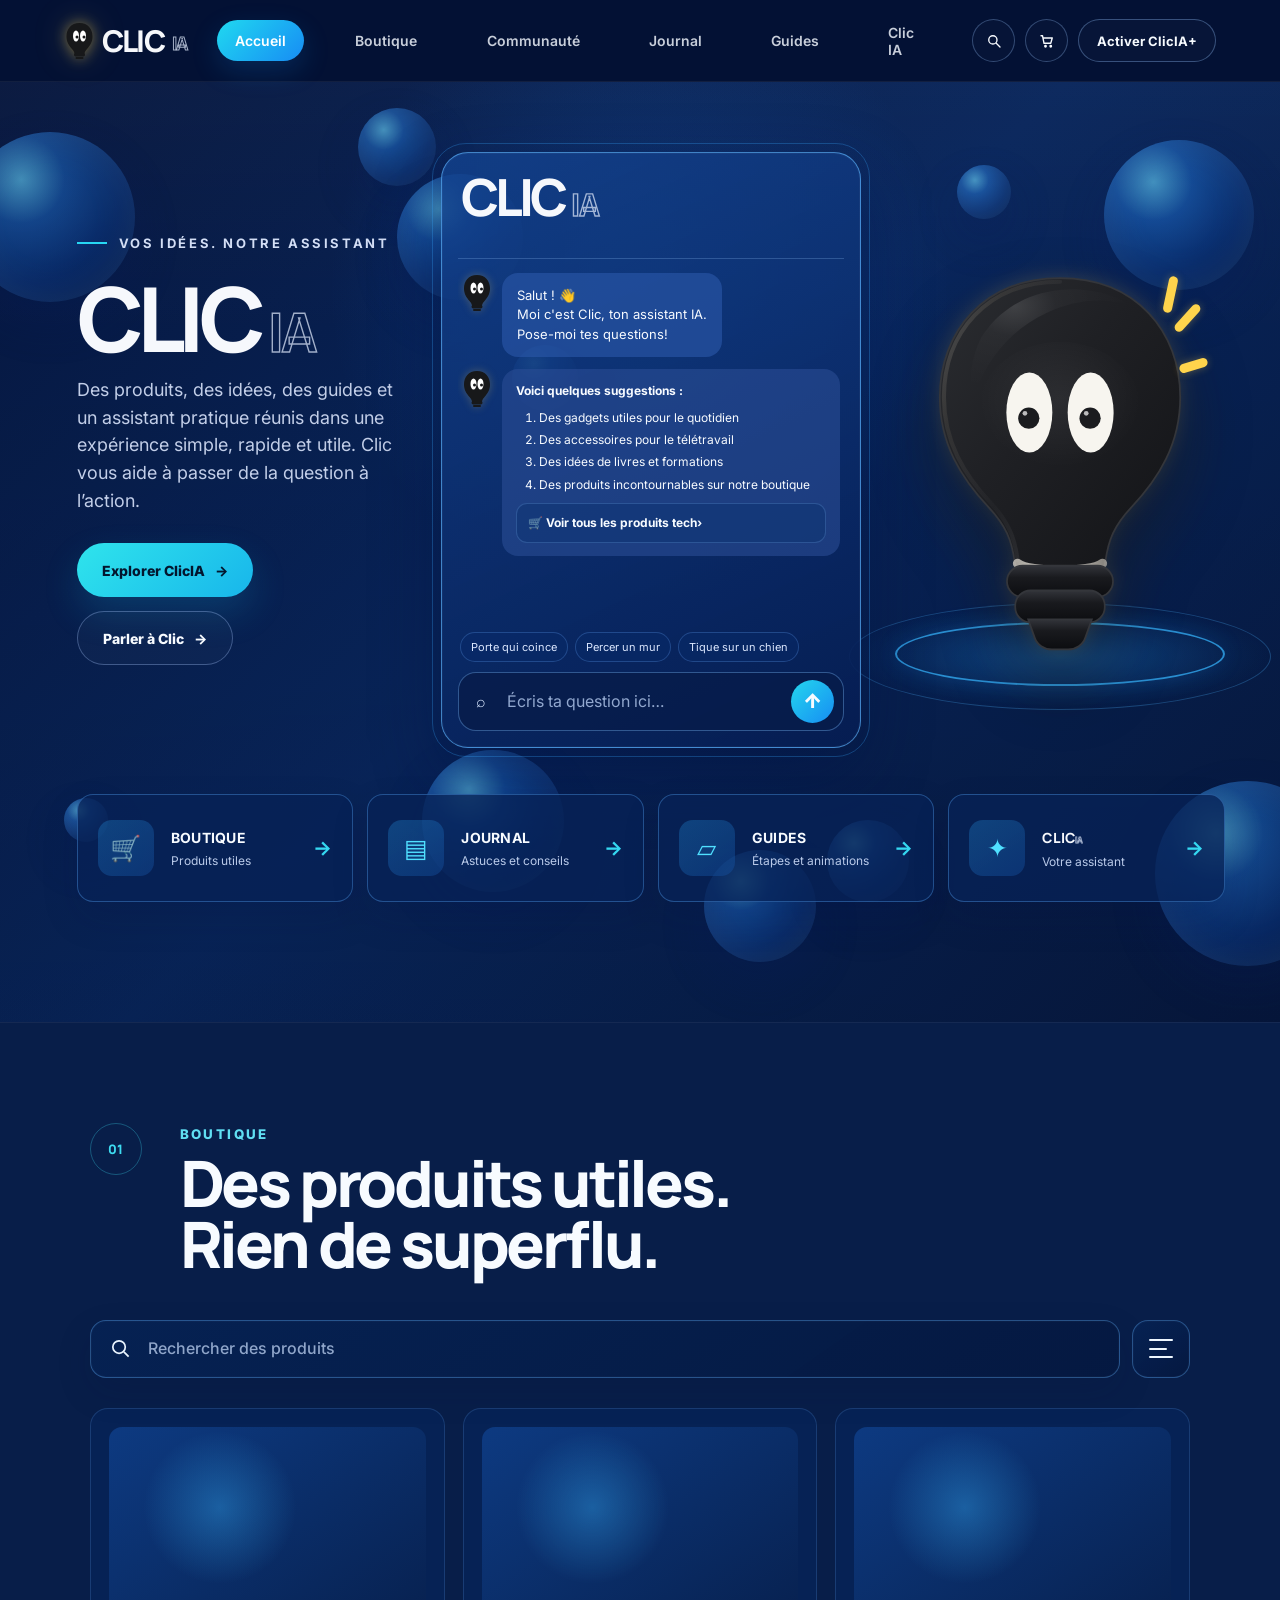
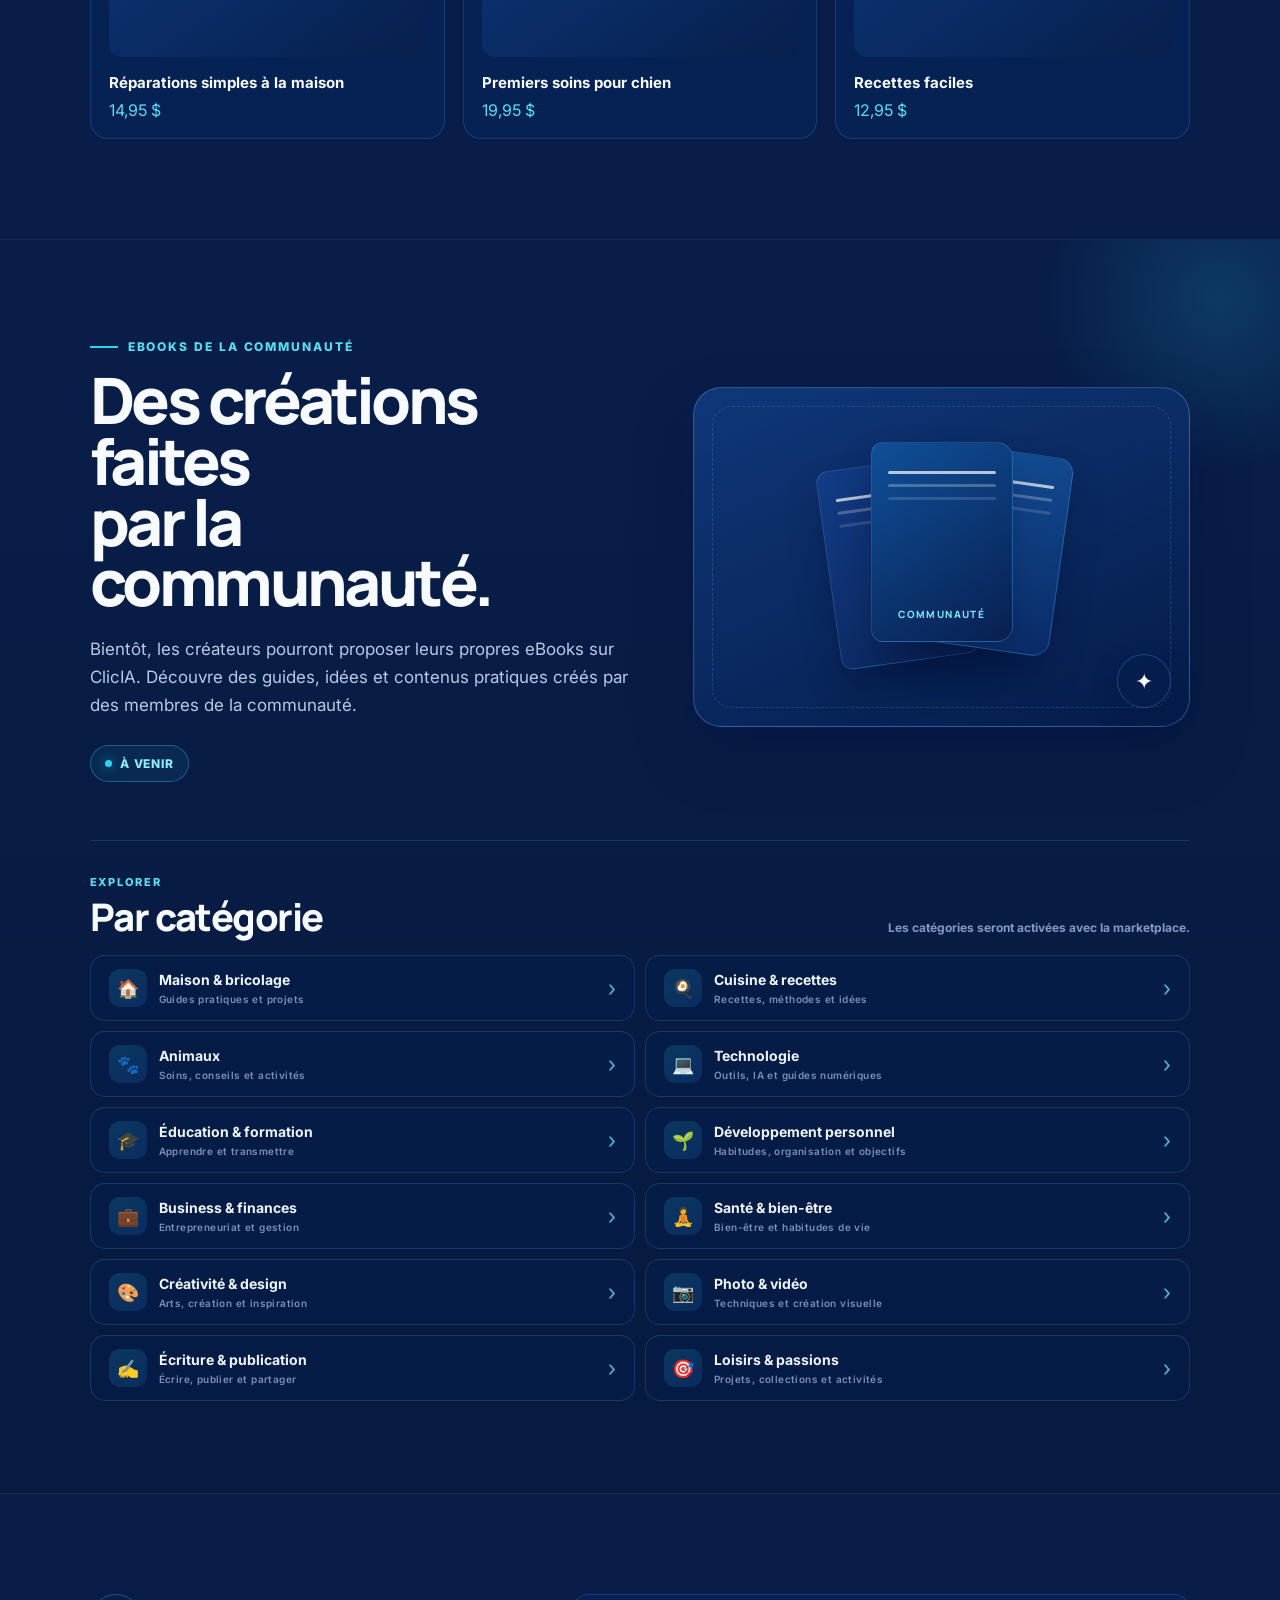
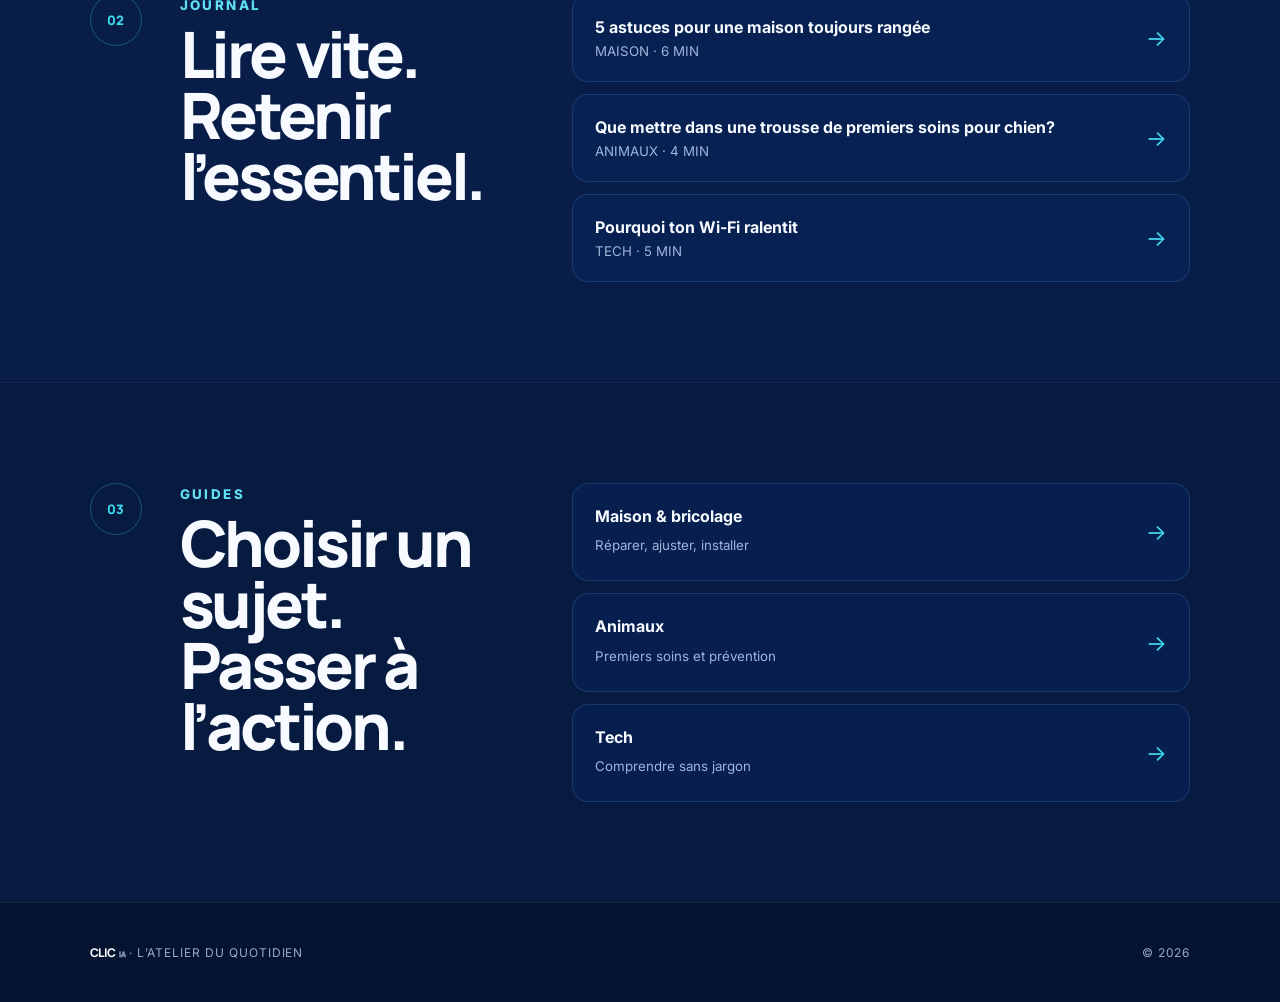
==== commit 388c3e0c: "Add boutique search bar and category menu" ====
--- a/preview-v2/index.html
+++ b/preview-v2/index.html
@@ -16,6 +16,7 @@
   <link rel="stylesheet" href="./wordmark-unified-v1.css?v=2">
   <link rel="stylesheet" href="./community-coming-v1.css?v=1">
   <link rel="stylesheet" href="./community-categories-v1.css?v=1">
+  <link rel="stylesheet" href="./store-search-v1.css?v=1">
 </head>
 <body>
   <header class="site-header">
@@ -36,7 +37,7 @@
     </nav>
 
     <div class="header-actions">
-      <button class="circle-action" aria-label="Rechercher"><svg viewBox="0 0 24 24"><circle cx="10.5" cy="10.5" r="5.5"/><path d="m15 15 5 5"/></svg></button>
+      <button class="circle-action" id="headerSearchBtn" type="button" aria-label="Rechercher"><svg viewBox="0 0 24 24"><circle cx="10.5" cy="10.5" r="5.5"/><path d="m15 15 5 5"/></svg></button>
       <a class="circle-action" href="#boutique" aria-label="Panier"><svg viewBox="0 0 24 24"><path d="M4 5h2l2 10h9l2-7H7"/><circle cx="10" cy="19" r="1"/><circle cx="17" cy="19" r="1"/></svg></a>
       <button class="account-btn" id="accountBtn" type="button">Activer ClicIA+</button>
     </div>
@@ -94,7 +95,40 @@
       </div>
     </section>
 
-    <section class="content-section" id="boutique"><div class="section-heading"><span>01</span><div><small>BOUTIQUE</small><h2>Des produits utiles.<br>Rien de superflu.</h2></div></div><div class="product-grid"><article class="product-card"><div class="product-art"></div><b>Réparations simples à la maison</b><span>14,95 $</span></article><article class="product-card"><div class="product-art"></div><b>Premiers soins pour chien</b><span>19,95 $</span></article><article class="product-card"><div class="product-art"></div><b>Recettes faciles</b><span>12,95 $</span></article></div></section>
+    <section class="content-section" id="boutique">
+      <div class="section-heading"><span>01</span><div><small>BOUTIQUE</small><h2>Des produits utiles.<br>Rien de superflu.</h2></div></div>
+
+      <div class="store-toolbar" id="storeToolbar">
+        <label class="store-search-box" for="storeSearch">
+          <svg viewBox="0 0 24 24" aria-hidden="true"><circle cx="10.5" cy="10.5" r="6.5"/><path d="m15.5 15.5 5 5"/></svg>
+          <input id="storeSearch" type="search" placeholder="Rechercher des produits" autocomplete="off" aria-label="Rechercher des produits">
+        </label>
+        <button class="store-filter-btn" id="storeFilterBtn" type="button" aria-label="Afficher les catégories" aria-expanded="false" aria-controls="storeFilterPanel">
+          <span class="store-filter-lines" aria-hidden="true"><i></i><i></i><i></i></span>
+        </button>
+        <div class="store-filter-panel" id="storeFilterPanel" hidden>
+          <div class="store-filter-title"><b>Catégories</b><span>Filtrer</span></div>
+          <div class="store-filter-options">
+            <button class="store-filter-option active" type="button" data-store-category="all"><span>Tous les produits</span><span>›</span></button>
+            <button class="store-filter-option" type="button" data-store-category="maison"><span>Maison & bricolage</span><span>›</span></button>
+            <button class="store-filter-option" type="button" data-store-category="animaux"><span>Animaux</span><span>›</span></button>
+            <button class="store-filter-option" type="button" data-store-category="cuisine"><span>Cuisine & recettes</span><span>›</span></button>
+            <button class="store-filter-option" type="button" data-store-category="technologie"><span>Technologie</span><span>›</span></button>
+            <button class="store-filter-option" type="button" data-store-category="education"><span>Éducation & formation</span><span>›</span></button>
+            <button class="store-filter-option" type="button" data-store-category="business"><span>Business & finances</span><span>›</span></button>
+            <button class="store-filter-option" type="button" data-store-category="bienetre"><span>Santé & bien-être</span><span>›</span></button>
+            <button class="store-filter-option" type="button" data-store-category="creativite"><span>Créativité & design</span><span>›</span></button>
+          </div>
+        </div>
+      </div>
+
+      <div class="product-grid" id="productGrid">
+        <article class="product-card" data-category="maison"><div class="product-art"></div><b>Réparations simples à la maison</b><span>14,95 $</span></article>
+        <article class="product-card" data-category="animaux"><div class="product-art"></div><b>Premiers soins pour chien</b><span>19,95 $</span></article>
+        <article class="product-card" data-category="cuisine"><div class="product-art"></div><b>Recettes faciles</b><span>12,95 $</span></article>
+        <div class="store-empty" id="storeSearchEmpty" hidden>Aucun produit ne correspond à ta recherche.</div>
+      </div>
+    </section>
 
     <section class="community-section" id="communaute" aria-labelledby="communityTitle">
       <div class="community-shell">
@@ -151,5 +185,6 @@
   <script src="./tiko-v3.js?v=9"></script>
   <script src="./auth-v1.js?v=8"></script>
   <script src="./app-v2.js?v=11"></script>
+  <script src="./store-search-v1.js?v=1"></script>
 </body>
 </html>
--- a/preview-v2/store-search-v1.css
+++ b/preview-v2/store-search-v1.css
@@ -0,0 +1,11 @@
+/* Boutique search + category filter */
+.store-toolbar{position:relative;display:grid;grid-template-columns:minmax(0,1fr) 58px;gap:12px;margin:34px 0 30px;z-index:20}
+.store-search-box{height:58px;display:flex;align-items:center;gap:14px;padding:0 18px;border:1px solid rgba(100,181,255,.36);border-radius:16px;background:linear-gradient(145deg,rgba(6,34,84,.92),rgba(5,25,65,.94));box-shadow:inset 0 0 0 1px rgba(255,255,255,.02),0 14px 34px rgba(0,18,61,.15);transition:border-color .2s ease,box-shadow .2s ease}
+.store-search-box:focus-within{border-color:rgba(57,213,246,.78);box-shadow:0 0 0 3px rgba(39,215,243,.08),0 0 24px rgba(39,215,243,.10)}
+.store-search-box svg{width:23px;height:23px;flex:0 0 23px;stroke:#e9f4ff;stroke-width:1.8;fill:none}.store-search-box input{width:100%;border:0;outline:0;background:transparent;color:#f7fbff;font:500 16px/1.2 Inter,sans-serif}.store-search-box input::placeholder{color:#90a6ca}
+.store-filter-btn{height:58px;border:1px solid rgba(100,181,255,.36);border-radius:16px;background:linear-gradient(145deg,rgba(6,34,84,.96),rgba(5,25,65,.98));display:grid;place-items:center;cursor:pointer;box-shadow:inset 0 0 0 1px rgba(255,255,255,.02);transition:border-color .2s ease,transform .2s ease,box-shadow .2s ease}.store-filter-btn:hover,.store-filter-btn[aria-expanded="true"]{border-color:rgba(57,213,246,.78);box-shadow:0 0 22px rgba(39,215,243,.11)}.store-filter-btn:active{transform:scale(.97)}
+.store-filter-lines{width:24px;height:19px;display:flex;flex-direction:column;justify-content:space-between}.store-filter-lines i{display:block;height:2px;border-radius:3px;background:#eef7ff;transition:transform .22s ease,width .22s ease,opacity .22s ease}.store-filter-lines i:nth-child(2){width:18px}.store-filter-btn[aria-expanded="true"] .store-filter-lines i:nth-child(1){transform:translateY(8.5px) rotate(45deg)}.store-filter-btn[aria-expanded="true"] .store-filter-lines i:nth-child(2){opacity:0}.store-filter-btn[aria-expanded="true"] .store-filter-lines i:nth-child(3){transform:translateY(-8.5px) rotate(-45deg)}
+.store-filter-panel{position:absolute;right:0;top:70px;width:min(420px,100%);padding:10px;border:1px solid rgba(94,177,255,.34);border-radius:20px;background:rgba(4,22,58,.98);box-shadow:0 26px 70px rgba(0,10,40,.46);backdrop-filter:blur(18px)}.store-filter-panel[hidden]{display:none}.store-filter-title{display:flex;align-items:center;justify-content:space-between;padding:10px 12px 12px;color:#9eb5da;font-size:11px;font-weight:800;letter-spacing:.12em}.store-filter-title b{color:#f5f9ff;font-size:13px;letter-spacing:0}
+.store-filter-options{display:grid;gap:5px}.store-filter-option{width:100%;border:0;border-radius:12px;background:transparent;color:#dbe8fb;display:flex;align-items:center;justify-content:space-between;gap:16px;padding:12px 13px;text-align:left;cursor:pointer;font:600 14px/1.25 Inter,sans-serif;transition:background .18s ease,color .18s ease}.store-filter-option:hover{background:rgba(49,154,245,.10)}.store-filter-option.active{background:linear-gradient(135deg,rgba(39,215,243,.13),rgba(44,124,239,.13));color:#fff}.store-filter-option span:last-child{color:#6fdff1;font-size:18px}
+.product-card.store-hidden{display:none!important}.store-empty{grid-column:1/-1;margin:8px 0 0;padding:20px;border:1px dashed rgba(106,184,255,.24);border-radius:16px;color:#a9bbd8;text-align:center;font-size:14px}.store-empty[hidden]{display:none}
+@media(max-width:640px){.store-toolbar{grid-template-columns:minmax(0,1fr) 54px;margin:26px 0 24px;gap:10px}.store-search-box,.store-filter-btn{height:54px;border-radius:14px}.store-search-box{padding:0 15px}.store-search-box input{font-size:15px}.store-filter-panel{position:fixed;z-index:8000;left:12px;right:12px;top:auto;bottom:14px;width:auto;max-height:72vh;overflow:auto;border-radius:22px;padding:12px}.store-filter-title{position:sticky;top:-12px;background:rgba(4,22,58,.98);z-index:1;border-radius:14px}}
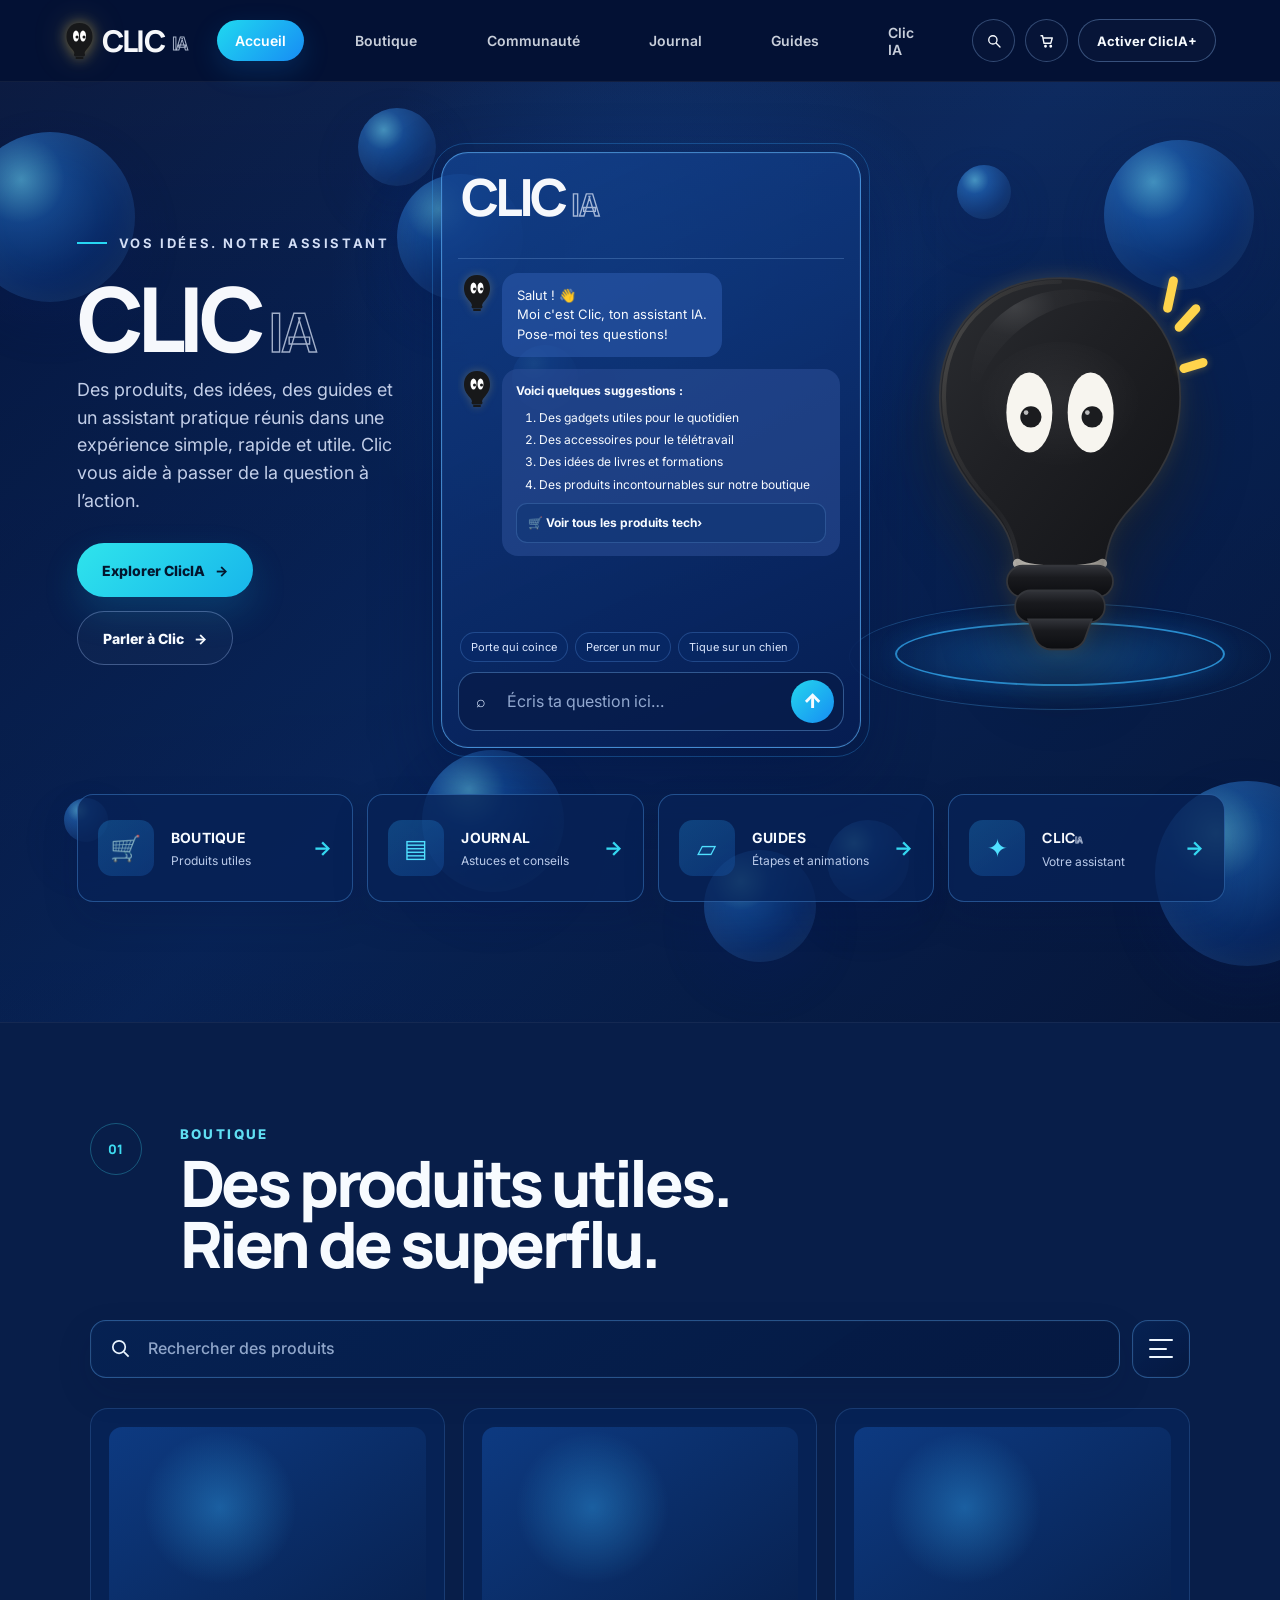
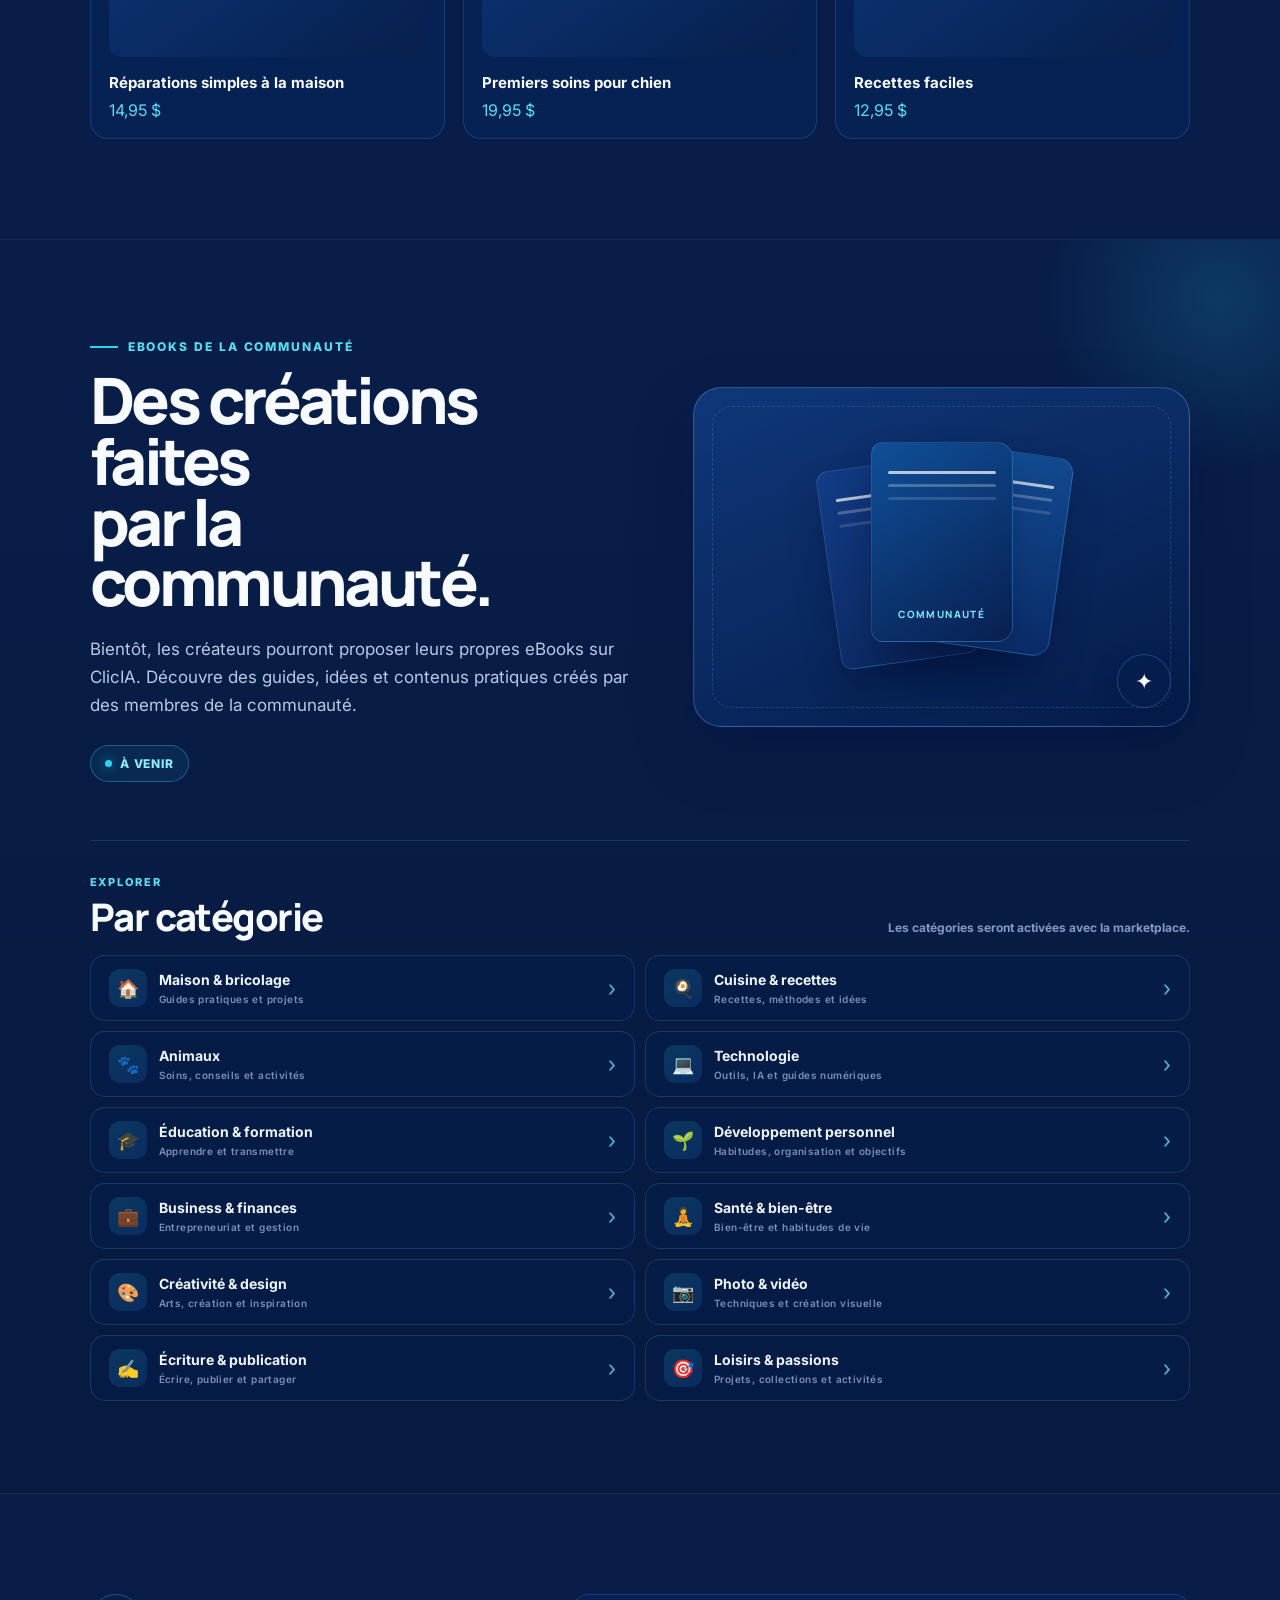
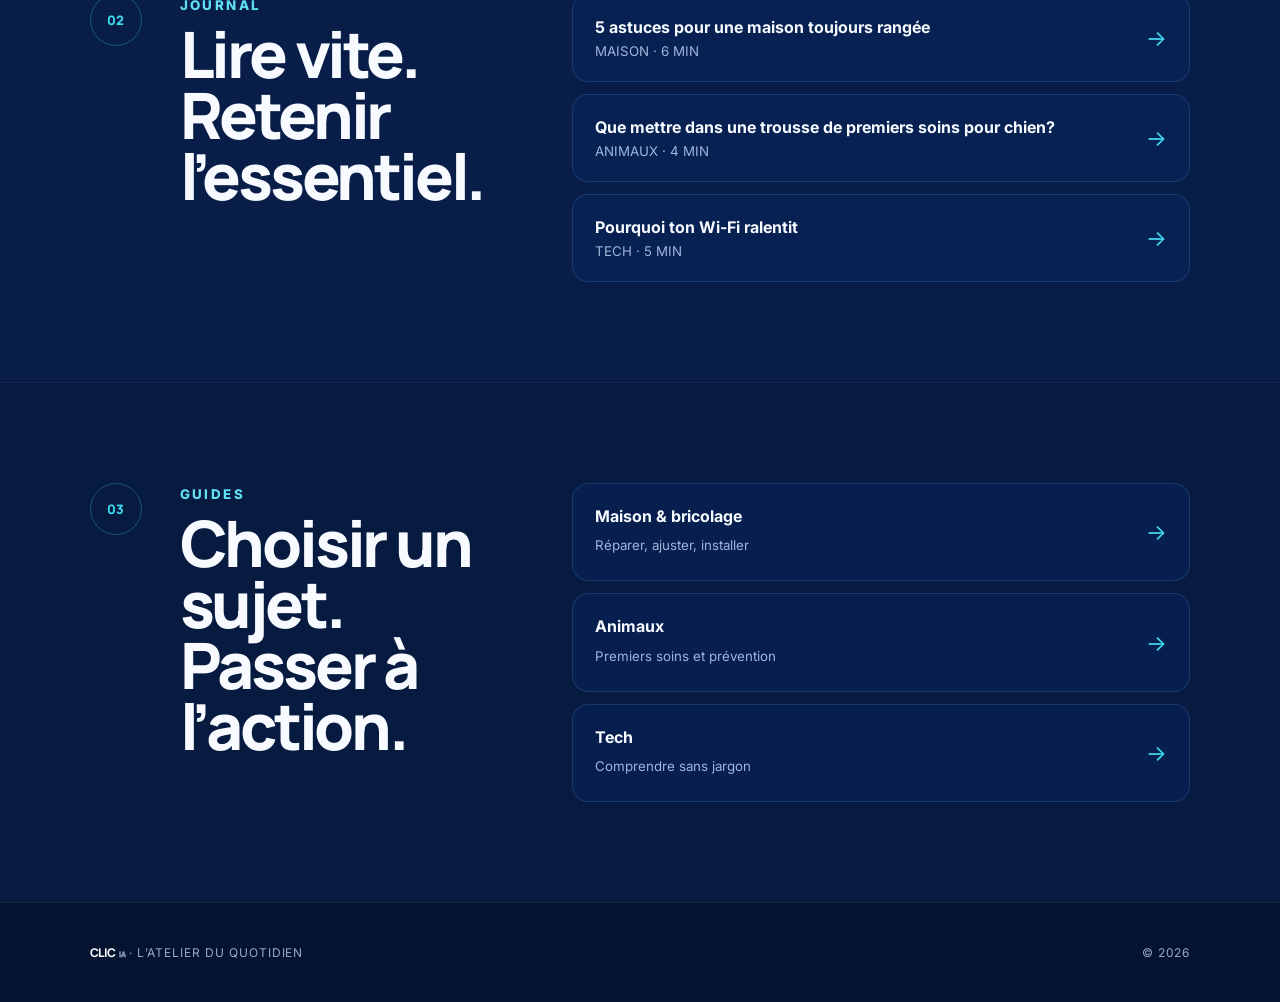
==== commit 24a76fbc: "Connect boutique to private Supabase ebook catalog" ====
--- a/preview-v2/index.html
+++ b/preview-v2/index.html
@@ -17,6 +17,7 @@
   <link rel="stylesheet" href="./community-coming-v1.css?v=1">
   <link rel="stylesheet" href="./community-categories-v1.css?v=1">
   <link rel="stylesheet" href="./store-search-v1.css?v=1">
+  <link rel="stylesheet" href="./ebook-catalog-v1.css?v=1">
 </head>
 <body>
   <header class="site-header">
@@ -185,6 +186,7 @@
   <script src="./tiko-v3.js?v=9"></script>
   <script src="./auth-v1.js?v=8"></script>
   <script src="./app-v2.js?v=11"></script>
-  <script src="./store-search-v1.js?v=1"></script>
+  <script src="./store-search-v1.js?v=2"></script>
+  <script src="./ebook-catalog-v1.js?v=1"></script>
 </body>
-</html>
+</html>
--- a/preview-v2/ebook-catalog-v1.css
+++ b/preview-v2/ebook-catalog-v1.css
@@ -0,0 +1,9 @@
+/* Dynamic ClicIA ebook catalog */
+.catalog-product{overflow:hidden!important;padding:0!important;display:flex!important;flex-direction:column!important;min-height:100%;background:linear-gradient(155deg,rgba(15,54,119,.92),rgba(5,26,67,.98))!important;border:1px solid rgba(94,177,255,.28)!important;border-radius:20px!important;box-shadow:0 20px 45px rgba(0,13,48,.18)!important}
+.catalog-cover{aspect-ratio:4/3;position:relative;overflow:hidden;background:linear-gradient(145deg,#113e89,#071f51);border-bottom:1px solid rgba(118,184,255,.20)}
+.catalog-cover img{width:100%;height:100%;object-fit:cover;display:block}.catalog-cover-fallback{position:absolute;inset:0;display:grid;place-items:center;font:800 13px/1.2 Manrope,Inter,sans-serif;letter-spacing:.12em;color:#86e7f7;text-align:center;padding:20px;background:radial-gradient(circle at 70% 20%,rgba(43,171,255,.18),transparent 40%)}
+.catalog-badge{position:absolute;left:14px;top:14px;padding:7px 9px;border-radius:999px;background:rgba(4,21,56,.82);border:1px solid rgba(112,190,255,.28);font-size:10px;font-weight:800;letter-spacing:.08em;text-transform:uppercase;color:#dceaff;backdrop-filter:blur(10px)}
+.catalog-body{padding:18px;display:flex;flex-direction:column;gap:10px;flex:1}.catalog-title{font:800 20px/1.12 Manrope,Inter,sans-serif;color:#fff}.catalog-subtitle{font-size:13px;line-height:1.45;color:#adbfdf;min-height:38px}.catalog-description{font-size:12px;line-height:1.5;color:#8fa6cc;display:-webkit-box;-webkit-line-clamp:3;-webkit-box-orient:vertical;overflow:hidden}
+.catalog-footer{margin-top:auto;padding-top:10px;display:flex;align-items:center;justify-content:space-between;gap:12px}.catalog-price{font:800 18px/1 Manrope,Inter,sans-serif;color:#7fe7f7}.catalog-action{border:1px solid rgba(63,186,255,.44);border-radius:12px;padding:10px 13px;background:linear-gradient(135deg,rgba(31,173,244,.92),rgba(35,104,236,.92));color:white;font-weight:800;font-size:12px;cursor:pointer}.catalog-action[disabled]{opacity:.58;cursor:default;background:rgba(26,61,117,.72);border-color:rgba(121,173,232,.20)}.catalog-action:not([disabled]):hover{transform:translateY(-1px);box-shadow:0 10px 24px rgba(31,155,244,.18)}
+.catalog-note{grid-column:1/-1;color:#8ea6ca;font-size:12px;margin-top:-10px}.catalog-loading{grid-column:1/-1;padding:18px;border:1px dashed rgba(103,181,255,.20);border-radius:14px;color:#9db3d3;text-align:center}
+@media(max-width:640px){.catalog-title{font-size:18px}.catalog-body{padding:15px}.catalog-footer{align-items:flex-end}.catalog-price{font-size:16px}.catalog-action{padding:9px 11px}}
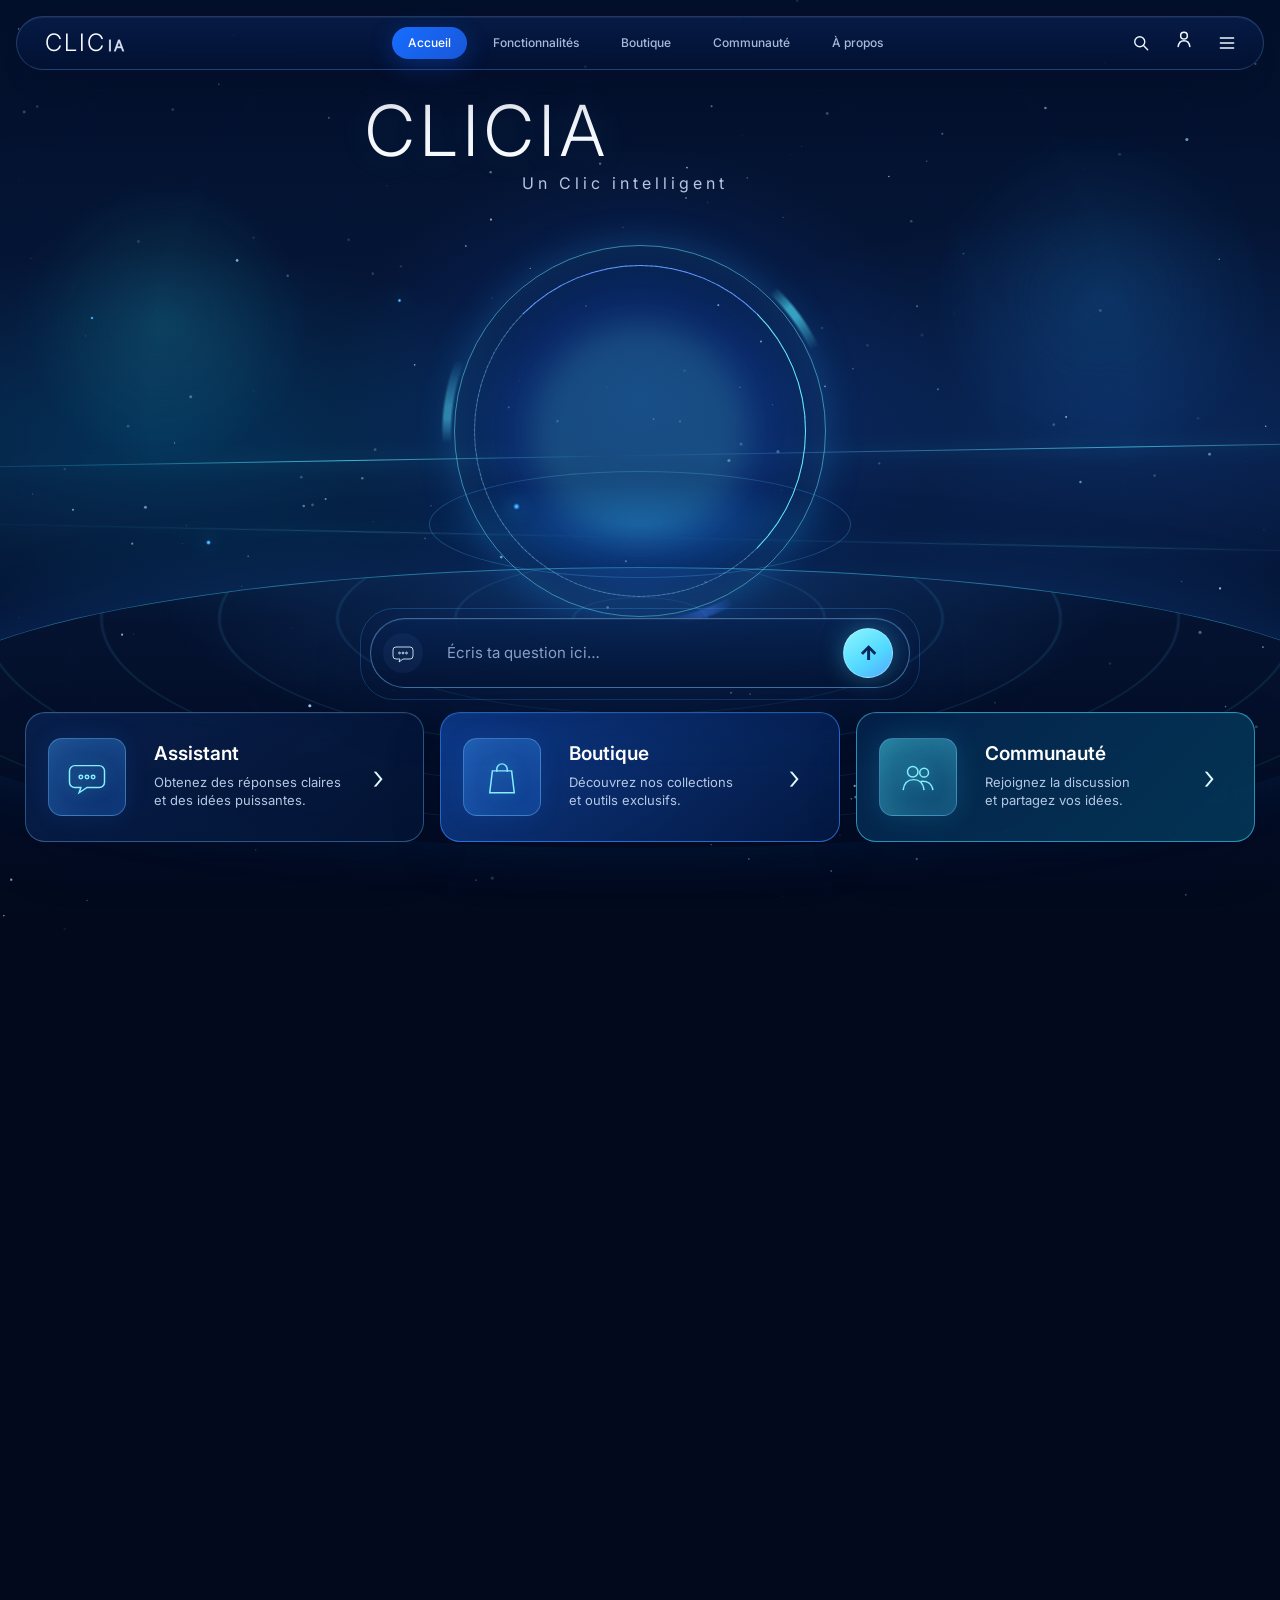
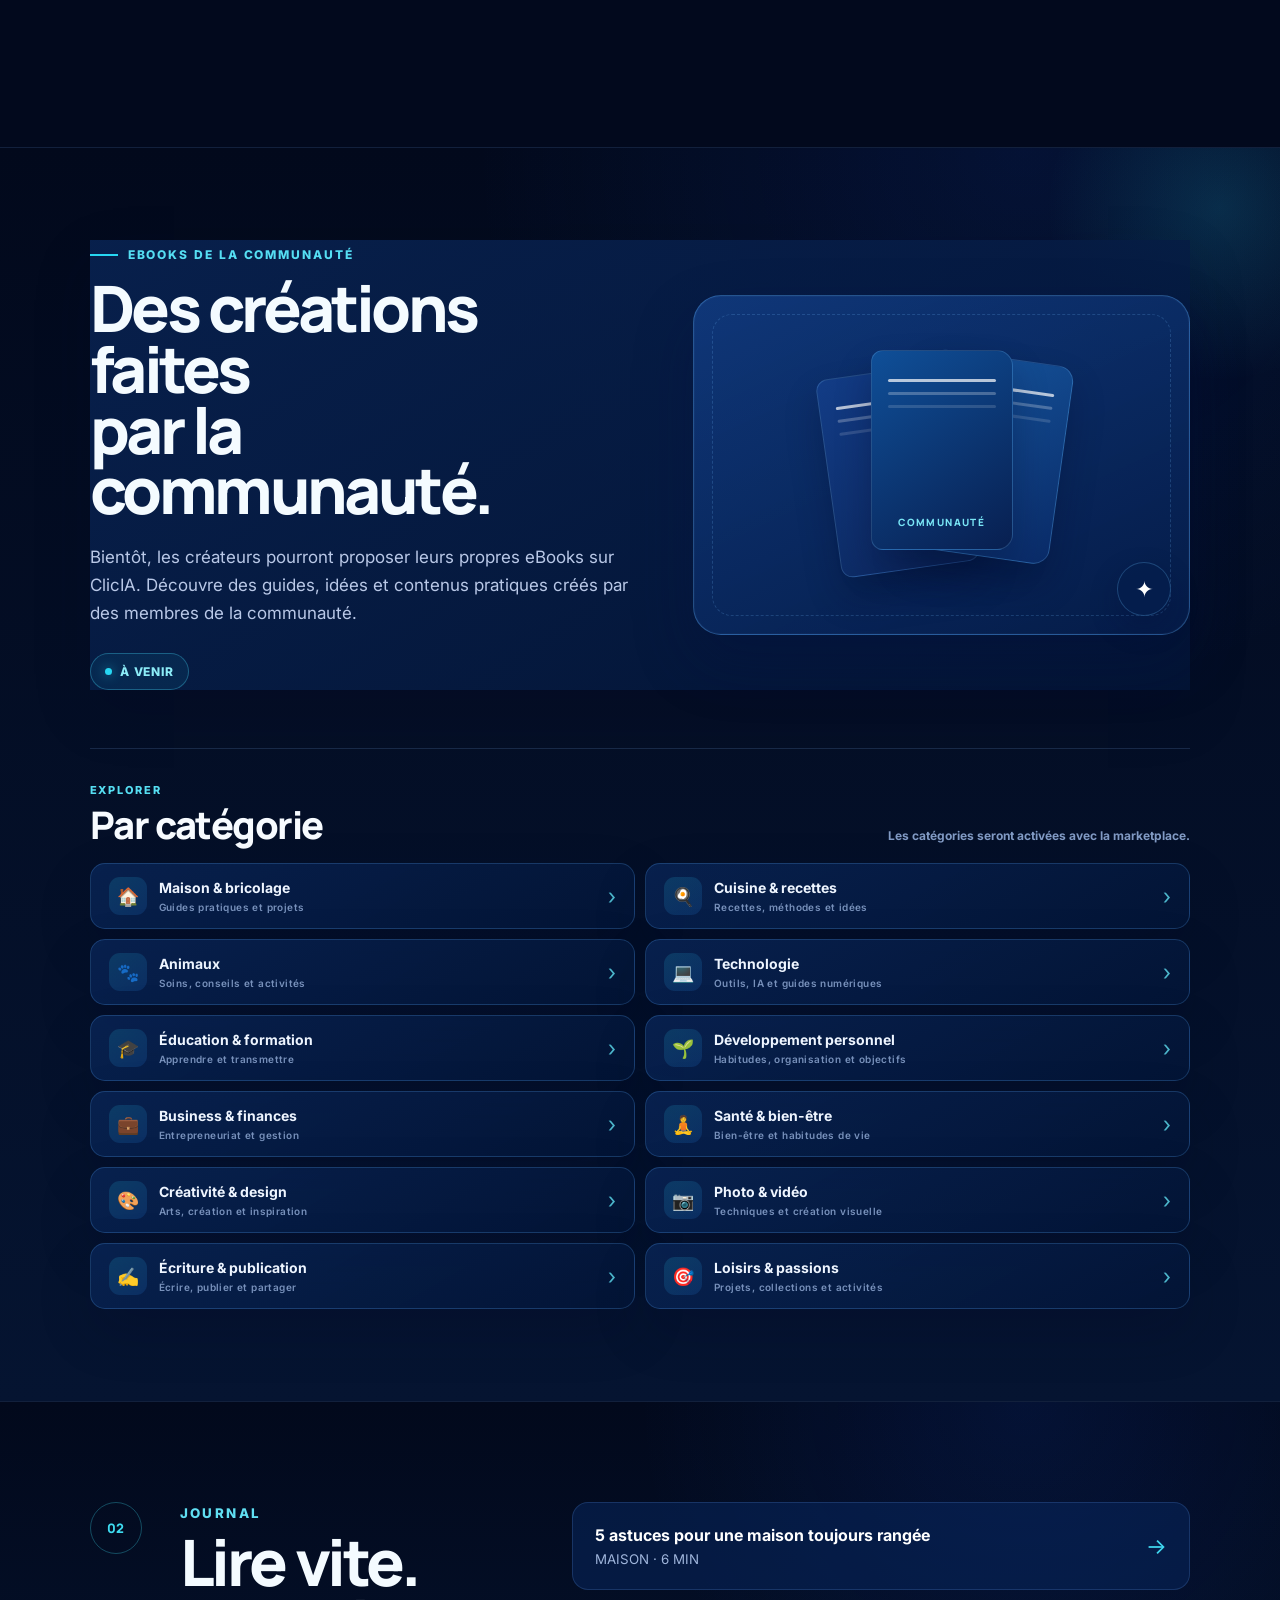
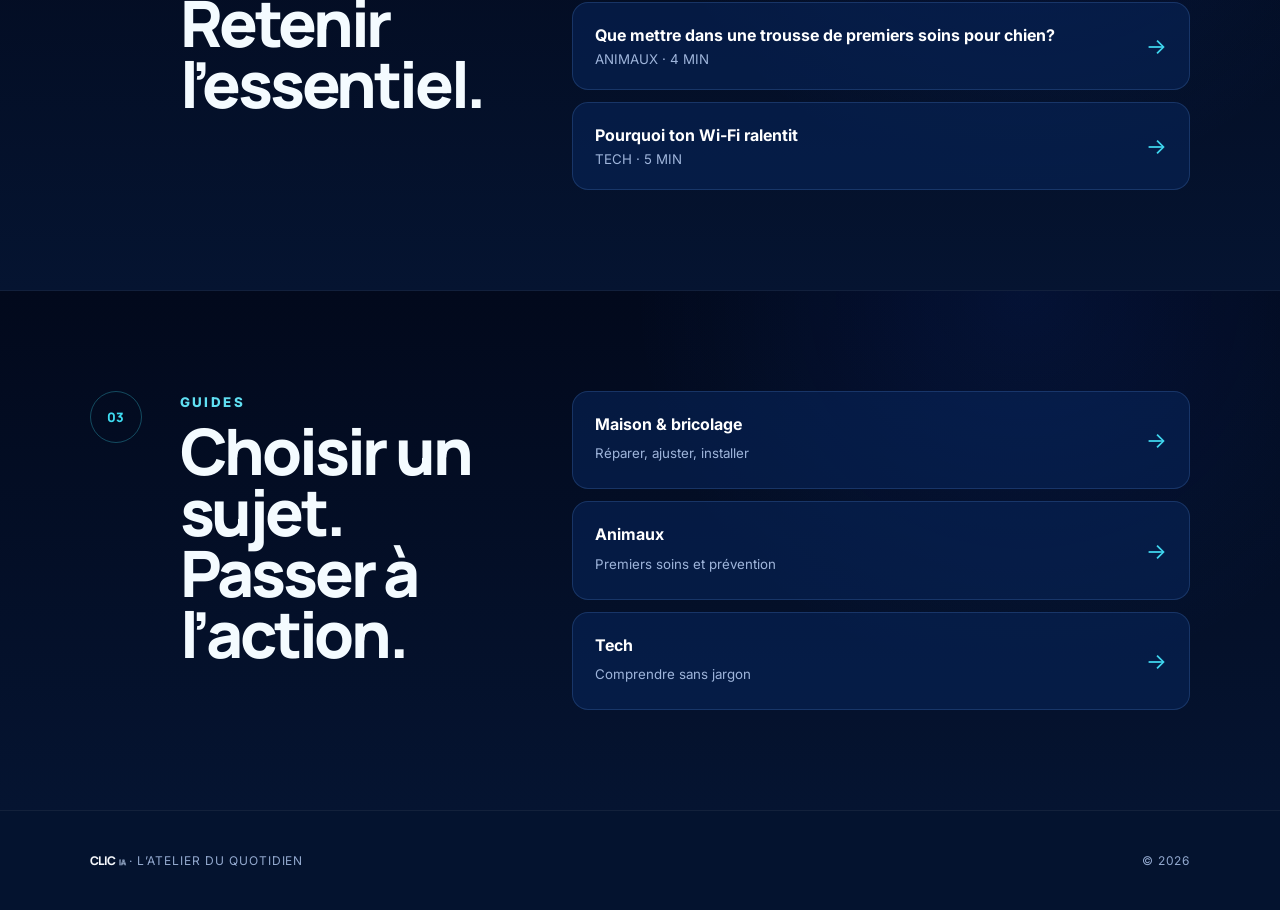
==== commit 8e74d8fa: "ClicIA: activer la refonte originale sans cache" ====
--- a/preview-v2/index.html
+++ b/preview-v2/index.html
@@ -18,6 +18,7 @@
   <link rel="stylesheet" href="./community-categories-v1.css?v=1">
   <link rel="stylesheet" href="./store-search-v1.css?v=1">
   <link rel="stylesheet" href="./ebook-catalog-v1.css?v=1">
+  <link rel="stylesheet" href="./clicia-original-match-v1.css?v=1">
 </head>
 <body>
   <header class="site-header">
@@ -183,7 +184,7 @@
     </div>
   </div>
 
-  <script src="./tiko-v3.js?v=9"></script>
+  <script src="./tiko-v3.js?v=10"></script>
   <script src="./auth-v1.js?v=8"></script>
   <script src="./app-v2.js?v=11"></script>
   <script src="./store-search-v1.js?v=2"></script>
--- a/preview-v2/ebook-catalog-v1.css
+++ b/preview-v2/ebook-catalog-v1.css
@@ -6,4 +6,217 @@
 .catalog-body{padding:18px;display:flex;flex-direction:column;gap:10px;flex:1}.catalog-title{font:800 20px/1.12 Manrope,Inter,sans-serif;color:#fff}.catalog-subtitle{font-size:13px;line-height:1.45;color:#adbfdf;min-height:38px}.catalog-description{font-size:12px;line-height:1.5;color:#8fa6cc;display:-webkit-box;-webkit-line-clamp:3;-webkit-box-orient:vertical;overflow:hidden}
 .catalog-footer{margin-top:auto;padding-top:10px;display:flex;align-items:center;justify-content:space-between;gap:12px}.catalog-price{font:800 18px/1 Manrope,Inter,sans-serif;color:#7fe7f7}.catalog-action{border:1px solid rgba(63,186,255,.44);border-radius:12px;padding:10px 13px;background:linear-gradient(135deg,rgba(31,173,244,.92),rgba(35,104,236,.92));color:white;font-weight:800;font-size:12px;cursor:pointer}.catalog-action[disabled]{opacity:.58;cursor:default;background:rgba(26,61,117,.72);border-color:rgba(121,173,232,.20)}.catalog-action:not([disabled]):hover{transform:translateY(-1px);box-shadow:0 10px 24px rgba(31,155,244,.18)}
 .catalog-note{grid-column:1/-1;color:#8ea6ca;font-size:12px;margin-top:-10px}.catalog-loading{grid-column:1/-1;padding:18px;border:1px dashed rgba(103,181,255,.20);border-radius:14px;color:#9db3d3;text-align:center}
+
+/* =========================================================
+   CLICIA — PREMIUM COSMIC EXPERIENCE / OCT. 2026
+   ========================================================= */
+:root{
+  --clicia-bg:#02091d;
+  --clicia-bg-2:#061535;
+  --clicia-blue:#1c75ff;
+  --clicia-cyan:#57efff;
+  --clicia-ice:#dffcff;
+  --clicia-line:rgba(122,197,255,.24);
+  --clicia-glass:rgba(5,24,62,.56);
+  --clicia-glass-strong:rgba(4,20,54,.86);
+  --clicia-text:#f6fbff;
+  --clicia-muted:#a9bddf;
+  --px:0;
+  --py:0;
+}
+html{scroll-behavior:smooth;background:var(--clicia-bg)}
+body.clicia-premium-2026{margin:0;background:
+  radial-gradient(circle at 50% -10%,rgba(20,91,255,.18),transparent 34%),
+  linear-gradient(180deg,#02091d 0%,#04122d 58%,#02091d 100%);color:var(--clicia-text);overflow-x:hidden}
+body.clicia-premium-2026:before{content:"";position:fixed;inset:0;pointer-events:none;z-index:-1;background:
+  radial-gradient(circle at 16% 18%,rgba(31,160,255,.08),transparent 24%),
+  radial-gradient(circle at 86% 40%,rgba(69,225,255,.07),transparent 28%),
+  radial-gradient(circle at 54% 78%,rgba(59,61,255,.08),transparent 26%)}
+body.clicia-premium-2026 *{box-sizing:border-box}
+
+/* NAVIGATION */
+body.clicia-premium-2026 .site-header{
+  position:absolute!important;top:18px!important;left:50%!important;right:auto!important;transform:translateX(-50%)!important;
+  width:min(1268px,calc(100% - 32px))!important;height:54px!important;padding:0 18px 0 26px!important;z-index:80!important;
+  display:grid!important;grid-template-columns:auto 1fr auto!important;align-items:center!important;gap:26px!important;
+  border:1px solid rgba(111,179,255,.25)!important;border-radius:999px!important;
+  background:linear-gradient(180deg,rgba(9,32,77,.68),rgba(4,18,49,.52))!important;
+  box-shadow:0 18px 70px rgba(0,11,42,.32),inset 0 1px 0 rgba(255,255,255,.06)!important;
+  backdrop-filter:blur(22px) saturate(150%)!important;-webkit-backdrop-filter:blur(22px) saturate(150%)!important}
+body.clicia-premium-2026 .brand{display:flex!important;align-items:center!important;gap:0!important;color:#fff!important;text-decoration:none!important;letter-spacing:.02em!important}
+body.clicia-premium-2026 .brand-bulb{display:none!important}
+body.clicia-premium-2026 .brand-clic{font:400 23px/1 Inter,sans-serif!important;letter-spacing:.08em!important}
+body.clicia-premium-2026 .brand-ia{font:300 14px/1 Inter,sans-serif!important;letter-spacing:.12em!important;margin-left:2px!important;opacity:.94!important}
+body.clicia-premium-2026 .main-nav{display:flex!important;align-items:center!important;justify-content:center!important;gap:10px!important}
+body.clicia-premium-2026 .main-nav a{position:relative!important;padding:10px 16px!important;border-radius:999px!important;color:#9fb4d6!important;text-decoration:none!important;font:500 12px/1 Inter,sans-serif!important;transition:.28s ease!important}
+body.clicia-premium-2026 .main-nav a:hover{color:#fff!important;background:rgba(75,145,255,.08)!important}
+body.clicia-premium-2026 .main-nav a.active{color:#fff!important;background:linear-gradient(135deg,rgba(36,111,255,.82),rgba(29,75,211,.72))!important;box-shadow:0 6px 25px rgba(23,101,255,.28)!important}
+body.clicia-premium-2026 .header-actions{display:flex!important;align-items:center!important;gap:7px!important}
+body.clicia-premium-2026 .circle-action{width:35px!important;height:35px!important;border:0!important;background:transparent!important;color:#eaf6ff!important;display:grid!important;place-items:center!important;border-radius:50%!important;transition:.25s ease!important}
+body.clicia-premium-2026 .circle-action:hover{background:rgba(73,145,255,.12)!important;box-shadow:0 0 24px rgba(55,157,255,.14)!important}
+body.clicia-premium-2026 .circle-action svg{width:18px!important;height:18px!important;fill:none!important;stroke:currentColor!important;stroke-width:1.6!important}
+body.clicia-premium-2026 .account-btn{height:35px!important;padding:0 12px!important;border:1px solid rgba(91,168,255,.18)!important;border-radius:999px!important;background:rgba(30,88,178,.12)!important;color:#b9d2f2!important;font:600 10px/1 Inter,sans-serif!important;white-space:nowrap!important}
+body.clicia-premium-2026 .account-btn:hover{color:#fff!important;border-color:rgba(83,221,255,.38)!important;background:rgba(35,127,232,.18)!important}
+
+/* HERO */
+body.clicia-premium-2026 .hero-v9{
+  min-height:900px!important;height:auto!important;position:relative!important;overflow:hidden!important;padding:0!important;margin:0!important;
+  background:
+    radial-gradient(ellipse at 50% 43%,rgba(21,94,255,.28) 0%,rgba(14,50,131,.13) 28%,transparent 58%),
+    radial-gradient(ellipse at 14% 47%,rgba(0,203,255,.17),transparent 31%),
+    radial-gradient(ellipse at 87% 42%,rgba(39,134,255,.20),transparent 34%),
+    linear-gradient(180deg,#03102a 0%,#061638 49%,#02091d 100%)!important;
+  isolation:isolate!important}
+body.clicia-premium-2026 .hero-v9:before,body.clicia-premium-2026 .hero-v9:after{content:"";position:absolute;pointer-events:none;z-index:0}
+body.clicia-premium-2026 .hero-v9:before{
+  width:130%;height:520px;left:-15%;top:195px;opacity:.82;transform:translate3d(calc(var(--px)*-10px),calc(var(--py)*-7px),0);
+  background:
+    radial-gradient(ellipse at 12% 52%,rgba(68,221,255,.23),transparent 19%),
+    radial-gradient(ellipse at 88% 47%,rgba(55,175,255,.23),transparent 21%),
+    repeating-radial-gradient(ellipse at center,transparent 0 80px,rgba(97,193,255,.06) 82px 83px,transparent 85px 126px);
+  filter:blur(7px);animation:nebulaBreath 8s ease-in-out infinite alternate}
+body.clicia-premium-2026 .hero-v9:after{
+  left:50%;top:250px;width:920px;height:420px;transform:translateX(-50%) rotate(-2deg);opacity:.55;
+  background:conic-gradient(from 180deg at 50% 50%,transparent 0 12%,rgba(46,223,255,.17) 18%,transparent 26% 45%,rgba(37,108,255,.14) 52%,transparent 65% 100%);
+  filter:blur(26px);animation:auroraFlow 13s linear infinite}
+@keyframes nebulaBreath{to{opacity:1;filter:blur(12px);transform:translate3d(calc(var(--px)*-14px),calc(var(--py)*-10px),0) scale(1.035)}}
+@keyframes auroraFlow{50%{transform:translateX(-50%) rotate(3deg) scale(1.05)}100%{transform:translateX(-50%) rotate(-2deg)}}
+#cliciaCosmos{position:absolute;inset:0;z-index:1;pointer-events:none;mix-blend-mode:screen;opacity:.9}
+body.clicia-premium-2026 .hero-atmosphere{display:block!important;position:absolute!important;inset:0!important;z-index:1!important;pointer-events:none!important}
+body.clicia-premium-2026 .hero-atmosphere .orb{position:absolute!important;border-radius:50%!important;filter:blur(4px)!important;background:radial-gradient(circle,rgba(104,237,255,.75),rgba(35,109,255,.16) 38%,transparent 70%)!important;animation:orbDrift 12s ease-in-out infinite alternate!important}
+body.clicia-premium-2026 .hero-atmosphere .o1{width:8px!important;height:8px!important;left:7%!important;top:42%!important}.hero-atmosphere .o2{width:12px!important;height:12px!important;left:18%!important;top:30%!important;animation-delay:-2s!important}.hero-atmosphere .o3{width:9px!important;height:9px!important;right:11%!important;top:37%!important;animation-delay:-4s!important}.hero-atmosphere .o4{width:14px!important;height:14px!important;right:19%!important;top:51%!important;animation-delay:-6s!important}
+body.clicia-premium-2026 .hero-atmosphere .o5{left:27%!important;top:65%!important}.hero-atmosphere .o6{right:28%!important;top:68%!important}.hero-atmosphere .o7{left:13%!important;top:73%!important}.hero-atmosphere .o8{right:10%!important;top:76%!important}.hero-atmosphere .o9{left:36%!important;top:21%!important}.hero-atmosphere .o10{right:36%!important;top:18%!important}.hero-atmosphere .o11{left:48%!important;top:72%!important}.hero-atmosphere .o12{right:45%!important;top:31%!important}
+@keyframes orbDrift{to{transform:translate3d(18px,-14px,0) scale(1.35);opacity:.45}}
+
+body.clicia-premium-2026 .hero-copy-v9{position:absolute!important;z-index:8!important;top:98px!important;left:50%!important;transform:translateX(-50%)!important;width:min(760px,90vw)!important;text-align:center!important;margin:0!important;padding:0!important}
+body.clicia-premium-2026 .premium-wordmark{margin:0!important;font:300 clamp(58px,6.2vw,94px)/.92 Inter,sans-serif!important;letter-spacing:.08em!important;color:#f8fbff!important;text-shadow:0 0 40px rgba(82,169,255,.11)!important;white-space:nowrap!important}
+body.clicia-premium-2026 .premium-wordmark span{font-weight:300!important}
+body.clicia-premium-2026 .premium-wordmark em{font:300 .62em/1 Inter,sans-serif!important;letter-spacing:.13em!important;margin-left:.05em!important;font-style:normal!important;vertical-align:.05em!important;-webkit-text-stroke:1px rgba(235,248,255,.94)!important;color:transparent!important}
+body.clicia-premium-2026 .premium-slogan{margin:10px 0 0!important;color:#a9bddc!important;font:400 clamp(15px,1.5vw,21px)/1.25 Inter,sans-serif!important;letter-spacing:.20em!important;text-transform:none!important}
+
+/* MASCOT + PORTAL */
+body.clicia-premium-2026 .character-zone{position:absolute!important;z-index:7!important;left:50%!important;top:238px!important;transform:translateX(-50%)!important;width:420px!important;height:390px!important;display:grid!important;place-items:center!important;perspective:900px!important;pointer-events:auto!important}
+body.clicia-premium-2026 .character-ring{position:absolute!important;width:345px!important;height:345px!important;border-radius:50%!important;border:1px solid rgba(128,210,255,.30)!important;background:
+  radial-gradient(circle at center,rgba(24,106,255,.10) 0 46%,transparent 47%),
+  conic-gradient(from 0deg,rgba(97,244,255,.58),rgba(43,100,255,.08),rgba(132,168,255,.42),rgba(56,226,255,.08),rgba(97,244,255,.58))!important;
+  box-shadow:0 0 80px rgba(26,133,255,.16),inset 0 0 55px rgba(52,166,255,.10)!important;animation:ringFloat 6s ease-in-out infinite!important}
+body.clicia-premium-2026 .character-ring:before,body.clicia-premium-2026 .character-ring:after{content:"";position:absolute;border-radius:50%;inset:26px;border:1px solid rgba(119,197,255,.16);box-shadow:0 0 0 1px rgba(37,108,255,.05) inset}
+body.clicia-premium-2026 .character-ring:after{inset:58px;border-style:dashed;opacity:.65;animation:ringSpin 18s linear infinite reverse}
+body.clicia-premium-2026 .orbit{position:absolute;inset:-12px;border-radius:50%;border:1px solid rgba(78,195,255,.20);animation:ringSpin 14s linear infinite}
+body.clicia-premium-2026 .orbit-b{inset:14px;border-color:rgba(115,142,255,.23);animation-duration:20s;animation-direction:reverse}.orbit-c{inset:-30px;border-style:dashed;opacity:.36;animation-duration:28s}
+body.clicia-premium-2026 .orbit-dot{position:absolute;width:10px;height:10px;border-radius:50%;background:#7ff6ff;box-shadow:0 0 18px #51dfff,0 0 36px rgba(69,169,255,.5)}
+body.clicia-premium-2026 .dot-a{left:29px;top:83px}.dot-b{right:18px;top:168px;width:7px;height:7px}.dot-c{left:118px;bottom:0;width:6px;height:6px}
+body.clicia-premium-2026 .character{position:relative!important;width:270px!important;height:270px!important;z-index:4!important;transform-style:preserve-3d!important;transform:translate3d(var(--mx,0),var(--my,0),0) rotateX(var(--rx,0deg)) rotateY(var(--ry,0deg))!important;transition:transform .18s ease-out!important;animation:mascotHover 5s ease-in-out infinite!important;filter:drop-shadow(0 22px 36px rgba(0,124,255,.28))!important}
+body.clicia-premium-2026 .clic-mascot-svg{width:100%!important;height:100%!important;overflow:visible!important}
+body.clicia-premium-2026 .cursor-character{transform-origin:50% 55%;animation:mascotPulse 4.8s ease-in-out infinite}
+body.clicia-premium-2026 .cursor-highlight{mix-blend-mode:screen}
+body.clicia-premium-2026 .click-rays{transform-origin:340px 150px;animation:rayPulse 1.8s ease-in-out infinite}
+body.clicia-premium-2026 .eye{transform-box:fill-box;transform-origin:center;transition:transform .12s ease}
+body.clicia-premium-2026 .blink .eye{transform:scaleY(.08)}
+body.clicia-premium-2026 .blink .pupil,body.clicia-premium-2026 .blink .eye-glint{opacity:0}
+body.clicia-premium-2026 .pupil,body.clicia-premium-2026 .eye-glint{transition:transform .08s linear,opacity .12s ease}
+body.clicia-premium-2026 .character.listening .cursor-character{animation-duration:2.4s}
+body.clicia-premium-2026 .character.thinking .cursor-character{animation:thinkingPulse 1.15s ease-in-out infinite}
+body.clicia-premium-2026 .character-zone.thinking .character-ring{animation:ringSpin 2.2s linear infinite;box-shadow:0 0 110px rgba(49,213,255,.28),inset 0 0 65px rgba(66,173,255,.18)!important}
+body.clicia-premium-2026 .idea-ray{display:none!important}
+@keyframes mascotHover{0%,100%{transform:translate3d(var(--mx,0),calc(var(--my,0) - 3px),0) rotateX(var(--rx,0deg)) rotateY(var(--ry,0deg))}50%{transform:translate3d(var(--mx,0),calc(var(--my,0) + 8px),0) rotateX(var(--rx,0deg)) rotateY(var(--ry,0deg))}}
+@keyframes mascotPulse{50%{transform:scale(1.025);filter:saturate(1.08)}}
+@keyframes rayPulse{50%{transform:scale(1.12) rotate(2deg);opacity:.72}}
+@keyframes thinkingPulse{50%{transform:scale(1.045) rotate(-1.4deg);filter:saturate(1.25) brightness(1.08)}}
+@keyframes ringFloat{50%{transform:translateY(7px) scale(1.012)}}
+@keyframes ringSpin{to{transform:rotate(360deg)}}
+
+/* CHAT SEARCH BAR / EXPANDED CHAT */
+body.clicia-premium-2026 .hero-chat-panel{position:absolute!important;z-index:14!important;top:610px!important;left:50%!important;transform:translateX(-50%)!important;width:min(690px,calc(100% - 36px))!important;height:auto!important;min-height:0!important;padding:0!important;margin:0!important;background:transparent!important;border:0!important;box-shadow:none!important;overflow:visible!important}
+body.clicia-premium-2026 .hero-chat-panel:not(.chat-expanded) .chat-topbar,body.clicia-premium-2026 .hero-chat-panel:not(.chat-expanded) .hero-messages,body.clicia-premium-2026 .hero-chat-panel:not(.chat-expanded) .quick-prompts{display:none!important}
+body.clicia-premium-2026 .hero-composer{height:64px!important;margin:0!important;padding:7px 8px 7px 15px!important;display:flex!important;align-items:center!important;gap:11px!important;border:1px solid rgba(107,196,255,.42)!important;border-radius:999px!important;background:linear-gradient(180deg,rgba(11,39,88,.84),rgba(4,22,57,.88))!important;box-shadow:0 16px 50px rgba(0,14,52,.42),0 0 40px rgba(31,133,255,.10),inset 0 1px 0 rgba(255,255,255,.07)!important;backdrop-filter:blur(22px) saturate(160%)!important;transition:.32s ease!important}
+body.clicia-premium-2026 .hero-composer:focus-within{border-color:rgba(81,231,255,.72)!important;box-shadow:0 18px 65px rgba(0,18,62,.48),0 0 54px rgba(47,205,255,.16),inset 0 1px 0 rgba(255,255,255,.10)!important;transform:translateY(-2px)}
+body.clicia-premium-2026 .hero-composer .paperclip{width:34px!important;height:34px!important;border-radius:50%!important;display:grid!important;place-items:center!important;font-size:0!important;color:#dff8ff!important;background:rgba(38,93,177,.24)!important}
+body.clicia-premium-2026 .hero-composer .paperclip:before{content:"•••";font:700 12px/1 Inter,sans-serif;letter-spacing:2px;color:#dff8ff}
+body.clicia-premium-2026 #chatInput{flex:1!important;min-width:0!important;height:42px!important;max-height:42px!important;resize:none!important;border:0!important;outline:0!important;background:transparent!important;color:#edf7ff!important;padding:11px 5px!important;font:400 13px/20px Inter,sans-serif!important;overflow:hidden!important}
+body.clicia-premium-2026 #chatInput::placeholder{color:#89a2c8!important}
+body.clicia-premium-2026 #sendBtn{width:48px!important;height:48px!important;min-width:48px!important;border:1px solid rgba(194,252,255,.78)!important;border-radius:50%!important;background:linear-gradient(145deg,#9ff8ff,#44d6ff 55%,#2b8cff)!important;color:#04346d!important;font-size:0!important;box-shadow:0 0 28px rgba(74,221,255,.35),inset 0 1px 0 rgba(255,255,255,.75)!important;display:grid!important;place-items:center!important;transition:.24s ease!important}
+body.clicia-premium-2026 #sendBtn:before{content:"";width:14px;height:14px;border:2px solid #073f7f;border-radius:50%;display:block;position:relative}
+body.clicia-premium-2026 #sendBtn:after{content:"";width:7px;height:2px;background:#073f7f;transform:translate(10px,-4px) rotate(45deg);border-radius:2px;position:absolute}
+body.clicia-premium-2026 #sendBtn:hover{transform:scale(1.06);filter:brightness(1.08)}
+body.clicia-premium-2026 .premium-chat-close{display:none}
+body.clicia-premium-2026 .hero-chat-panel.chat-expanded{position:fixed!important;top:50%!important;left:50%!important;transform:translate(-50%,-50%)!important;width:min(760px,calc(100vw - 28px))!important;height:min(76vh,690px)!important;padding:18px!important;border:1px solid rgba(108,205,255,.34)!important;border-radius:30px!important;background:linear-gradient(180deg,rgba(5,22,57,.97),rgba(2,12,34,.98))!important;box-shadow:0 40px 140px rgba(0,5,25,.72),0 0 80px rgba(26,131,255,.16),inset 0 1px 0 rgba(255,255,255,.06)!important;backdrop-filter:blur(28px) saturate(150%)!important;z-index:1000!important;display:flex!important;flex-direction:column!important;gap:12px!important;overflow:hidden!important}
+body.clicia-premium-2026 .hero-chat-panel.chat-expanded .chat-topbar{display:flex!important;flex:0 0 auto!important;padding:2px 42px 4px 4px!important}
+body.clicia-premium-2026 .hero-chat-panel.chat-expanded .hero-messages{display:block!important;flex:1 1 auto!important;min-height:0!important;overflow:auto!important;padding:10px 8px!important}
+body.clicia-premium-2026 .hero-chat-panel.chat-expanded .quick-prompts{display:flex!important;flex-wrap:wrap!important;gap:7px!important;padding:0 4px!important}
+body.clicia-premium-2026 .hero-chat-panel.chat-expanded .quick-prompts button{border:1px solid rgba(91,174,255,.22)!important;border-radius:999px!important;background:rgba(40,100,190,.12)!important;color:#a9c2e5!important;padding:8px 11px!important;font-size:11px!important}
+body.clicia-premium-2026 .hero-chat-panel.chat-expanded .premium-chat-close{display:grid;place-items:center;position:absolute;right:16px;top:14px;width:32px;height:32px;border:1px solid rgba(126,198,255,.20);border-radius:50%;background:rgba(34,76,145,.15);color:#cfe9ff;font:300 22px/1 Inter,sans-serif;cursor:pointer}
+body.clicia-premium-2026 .hero-chat-panel.chat-expanded .hero-composer{flex:0 0 auto!important}
+body.clicia-premium-2026 .hero-chat-panel.chat-expanded .bubbleav{background:linear-gradient(145deg,#72efff,#246cff)!important}
+
+/* HERO FEATURE CARDS */
+body.clicia-premium-2026 .feature-strip{position:absolute!important;z-index:9!important;top:710px!important;left:50%!important;transform:translateX(-50%)!important;width:min(1220px,calc(100% - 44px))!important;display:grid!important;grid-template-columns:repeat(3,1fr)!important;gap:16px!important;margin:0!important;padding:0!important}
+body.clicia-premium-2026 .feature-card.premium-feature{position:relative!important;min-height:126px!important;padding:22px 24px!important;display:grid!important;grid-template-columns:70px 1fr auto!important;align-items:center!important;gap:18px!important;border:1px solid rgba(109,190,255,.30)!important;border-radius:20px!important;background:linear-gradient(135deg,rgba(10,35,82,.74),rgba(5,25,63,.62))!important;box-shadow:0 22px 60px rgba(0,11,42,.22),inset 0 1px 0 rgba(255,255,255,.045)!important;backdrop-filter:blur(18px) saturate(145%)!important;color:#fff!important;text-decoration:none!important;overflow:hidden!important;transition:transform .32s cubic-bezier(.2,.8,.2,1),border-color .32s ease,box-shadow .32s ease!important}
+body.clicia-premium-2026 .feature-card.premium-feature:before{content:"";position:absolute;inset:0;pointer-events:none;background:radial-gradient(circle at var(--hx,50%) var(--hy,50%),rgba(95,224,255,.18),transparent 38%);opacity:0;transition:.28s ease}
+body.clicia-premium-2026 .feature-card.premium-feature:hover{transform:translateY(-7px) scale(1.012)!important;border-color:rgba(97,224,255,.55)!important;box-shadow:0 28px 80px rgba(0,17,59,.35),0 0 42px rgba(32,156,255,.10)!important}
+body.clicia-premium-2026 .feature-card.premium-feature:hover:before{opacity:1}
+body.clicia-premium-2026 .premium-icon{width:64px!important;height:64px!important;display:grid!important;place-items:center!important;border-radius:15px!important;background:linear-gradient(145deg,rgba(51,137,255,.48),rgba(11,77,192,.26))!important;border:1px solid rgba(118,211,255,.38)!important;box-shadow:inset 0 1px 0 rgba(255,255,255,.15),0 0 30px rgba(28,130,255,.13)!important}
+body.clicia-premium-2026 .community-feature .premium-icon{background:linear-gradient(145deg,rgba(65,229,255,.48),rgba(18,119,176,.22))!important;border-color:rgba(118,247,255,.50)!important}
+body.clicia-premium-2026 .premium-icon svg{width:34px!important;height:34px!important;fill:none!important;stroke:#89f4ff!important;stroke-width:2.2!important;stroke-linecap:round!important;stroke-linejoin:round!important;filter:drop-shadow(0 0 8px rgba(67,219,255,.55))!important}
+body.clicia-premium-2026 .feature-copy{display:flex!important;flex-direction:column!important;gap:8px!important;min-width:0!important}
+body.clicia-premium-2026 .feature-copy b{font:600 18px/1.1 Inter,sans-serif!important;color:#fff!important;text-transform:none!important;letter-spacing:0!important}
+body.clicia-premium-2026 .feature-copy small{font:400 12px/1.55 Inter,sans-serif!important;color:#9eb5d7!important;letter-spacing:0!important}
+body.clicia-premium-2026 .premium-feature>strong{font:300 32px/1 Inter,sans-serif!important;color:#dff9ff!important;opacity:.9!important;transition:transform .25s ease!important}
+body.clicia-premium-2026 .premium-feature:hover>strong{transform:translateX(5px)}
+
+/* LOWER SITE — PREMIUM CONTINUITY */
+body.clicia-premium-2026 main>section:not(.hero-v9){position:relative!important;background:linear-gradient(180deg,#02091d 0%,#04112a 48%,#02091d 100%)!important;color:#f5fbff!important}
+body.clicia-premium-2026 .content-section,body.clicia-premium-2026 .community-section{padding-top:110px!important;padding-bottom:110px!important}
+body.clicia-premium-2026 .section-heading small,body.clicia-premium-2026 .community-kicker{color:#65dfff!important;letter-spacing:.16em!important}
+body.clicia-premium-2026 .section-heading h2,body.clicia-premium-2026 .community-copy h2{color:#f7fbff!important;font-weight:500!important;letter-spacing:-.035em!important}
+body.clicia-premium-2026 .community-copy p{color:#9fb4d5!important}
+body.clicia-premium-2026 .store-toolbar,body.clicia-premium-2026 .community-shell,body.clicia-premium-2026 .community-categories{border-color:rgba(100,186,255,.20)!important;background:linear-gradient(145deg,rgba(7,31,73,.76),rgba(3,18,46,.72))!important;box-shadow:0 30px 90px rgba(0,8,32,.30),inset 0 1px 0 rgba(255,255,255,.04)!important;backdrop-filter:blur(18px)!important}
+body.clicia-premium-2026 .product-card,body.clicia-premium-2026 .community-category,body.clicia-premium-2026 .info-card{border-color:rgba(95,178,255,.18)!important;background:linear-gradient(145deg,rgba(9,37,83,.72),rgba(4,22,54,.80))!important;color:#edf7ff!important;box-shadow:0 18px 55px rgba(0,8,30,.18)!important;transition:.3s ease!important}
+body.clicia-premium-2026 .product-card:hover,body.clicia-premium-2026 .community-category:not(:disabled):hover,body.clicia-premium-2026 .info-card:hover{transform:translateY(-5px)!important;border-color:rgba(84,219,255,.38)!important;box-shadow:0 26px 75px rgba(0,10,36,.30),0 0 35px rgba(47,160,255,.08)!important}
+body.clicia-premium-2026 .store-search-box,body.clicia-premium-2026 .store-filter-btn{background:rgba(8,32,73,.72)!important;border-color:rgba(100,183,255,.20)!important;color:#dff7ff!important}
+body.clicia-premium-2026 .store-search-box input{color:#eef8ff!important}.store-search-box input::placeholder{color:#819abd!important}
+body.clicia-premium-2026 .site-footer{background:#02091d!important;border-top:1px solid rgba(100,183,255,.10)!important;color:#8fa8cb!important}
+body.clicia-premium-2026 .premium-reveal{opacity:0;transform:translateY(28px);transition:opacity .8s ease,transform .8s cubic-bezier(.2,.8,.2,1)}
+body.clicia-premium-2026 .premium-reveal.premium-visible{opacity:1;transform:none}
+
+/* RESPONSIVE */
+@media(max-width:980px){
+  body.clicia-premium-2026 .site-header{grid-template-columns:auto 1fr auto!important;padding:0 13px 0 18px!important}
+  body.clicia-premium-2026 .main-nav{display:none!important}
+  body.clicia-premium-2026 .account-btn{display:none!important}
+  body.clicia-premium-2026 .header-actions{justify-self:end!important}
+  body.clicia-premium-2026 .hero-v9{min-height:980px!important}
+  body.clicia-premium-2026 .hero-copy-v9{top:100px!important}
+  body.clicia-premium-2026 .character-zone{top:245px!important;width:390px!important;height:370px!important}
+  body.clicia-premium-2026 .hero-chat-panel{top:615px!important;width:min(650px,calc(100% - 32px))!important}
+  body.clicia-premium-2026 .feature-strip{top:710px!important;width:min(760px,calc(100% - 32px))!important;grid-template-columns:1fr!important;gap:10px!important}
+  body.clicia-premium-2026 .feature-card.premium-feature{min-height:90px!important;padding:14px 18px!important;grid-template-columns:54px 1fr auto!important}
+  body.clicia-premium-2026 .premium-icon{width:52px!important;height:52px!important;border-radius:13px!important}.premium-icon svg{width:28px!important;height:28px!important}
+}
+@media(max-width:640px){
+  body.clicia-premium-2026 .site-header{top:10px!important;width:calc(100% - 18px)!important;height:48px!important;padding:0 9px 0 16px!important}
+  body.clicia-premium-2026 .brand-clic{font-size:19px!important}.brand-ia{font-size:12px!important}
+  body.clicia-premium-2026 .header-actions .circle-action:nth-child(2){display:none!important}
+  body.clicia-premium-2026 .hero-v9{min-height:910px!important}
+  body.clicia-premium-2026 .hero-copy-v9{top:88px!important;width:94vw!important}
+  body.clicia-premium-2026 .premium-wordmark{font-size:54px!important;letter-spacing:.06em!important}
+  body.clicia-premium-2026 .premium-slogan{font-size:13px!important;letter-spacing:.16em!important;margin-top:8px!important}
+  body.clicia-premium-2026 .character-zone{top:212px!important;width:315px!important;height:320px!important}
+  body.clicia-premium-2026 .character-ring{width:285px!important;height:285px!important}
+  body.clicia-premium-2026 .character{width:220px!important;height:220px!important}
+  body.clicia-premium-2026 .hero-chat-panel{top:525px!important;width:calc(100% - 22px)!important}
+  body.clicia-premium-2026 .hero-composer{height:58px!important;padding:5px 6px 5px 10px!important}.hero-composer .paperclip{width:31px!important;height:31px!important}
+  body.clicia-premium-2026 #sendBtn{width:44px!important;height:44px!important;min-width:44px!important}
+  body.clicia-premium-2026 #chatInput{font-size:12px!important}
+  body.clicia-premium-2026 .feature-strip{top:605px!important;width:calc(100% - 22px)!important;gap:9px!important}
+  body.clicia-premium-2026 .feature-card.premium-feature{min-height:82px!important;padding:12px 14px!important;grid-template-columns:49px 1fr auto!important;gap:12px!important;border-radius:17px!important}
+  body.clicia-premium-2026 .premium-icon{width:48px!important;height:48px!important}.premium-icon svg{width:25px!important;height:25px!important}
+  body.clicia-premium-2026 .feature-copy b{font-size:15px!important}.feature-copy small{font-size:10.5px!important;line-height:1.4!important}.premium-feature>strong{font-size:26px!important}
+  body.clicia-premium-2026 .hero-chat-panel.chat-expanded{height:min(82vh,680px)!important;width:calc(100vw - 14px)!important;border-radius:22px!important;padding:13px!important}
+  body.clicia-premium-2026 .content-section,body.clicia-premium-2026 .community-section{padding-top:78px!important;padding-bottom:78px!important}
+}
+@media(prefers-reduced-motion:reduce){
+  body.clicia-premium-2026 *,body.clicia-premium-2026 *:before,body.clicia-premium-2026 *:after{animation-duration:.001ms!important;animation-iteration-count:1!important;scroll-behavior:auto!important;transition-duration:.001ms!important}
+}
+
 @media(max-width:640px){.catalog-title{font-size:18px}.catalog-body{padding:15px}.catalog-footer{align-items:flex-end}.catalog-price{font-size:16px}.catalog-action{padding:9px 11px}}
--- a/preview-v2/clicia-original-match-v1.css
+++ b/preview-v2/clicia-original-match-v1.css
@@ -0,0 +1,122 @@
+/* ClicIA — alignement visuel sur la maquette originale */
+body.clicia-official{background:#02091d!important}
+body.clicia-official .hero-v9{
+  min-height:930px!important;
+  background:
+    radial-gradient(ellipse at 50% 42%,rgba(11,96,255,.34) 0%,rgba(3,46,124,.18) 28%,transparent 57%),
+    radial-gradient(ellipse at 17% 43%,rgba(0,224,255,.18) 0%,rgba(22,95,255,.11) 18%,transparent 38%),
+    radial-gradient(ellipse at 83% 43%,rgba(0,224,255,.18) 0%,rgba(22,95,255,.11) 18%,transparent 38%),
+    linear-gradient(180deg,#020b28 0%,#06193e 48%,#02091d 100%)!important;
+}
+body.clicia-official .hero-v9:before{
+  content:""!important;position:absolute!important;inset:75px -8% 130px!important;z-index:1!important;pointer-events:none!important;
+  background:
+    radial-gradient(ellipse at 8% 47%,rgba(31,223,255,.72) 0 1%,rgba(21,137,255,.28) 8%,rgba(7,41,122,.18) 20%,transparent 35%),
+    radial-gradient(ellipse at 92% 47%,rgba(31,223,255,.72) 0 1%,rgba(21,137,255,.28) 8%,rgba(7,41,122,.18) 20%,transparent 35%),
+    conic-gradient(from 206deg at 16% 50%,transparent 0 12%,rgba(64,221,255,.54) 14% 15%,transparent 17% 100%),
+    conic-gradient(from 25deg at 84% 50%,transparent 0 12%,rgba(64,221,255,.54) 14% 15%,transparent 17% 100%);
+  filter:blur(7px) saturate(140%)!important;opacity:.95!important;
+  animation:originalNebula 9s ease-in-out infinite alternate!important;
+}
+body.clicia-official .hero-v9:after{
+  content:""!important;position:absolute!important;left:-7%!important;right:-7%!important;bottom:82px!important;height:280px!important;z-index:2!important;pointer-events:none!important;
+  border-top:1px solid rgba(71,212,255,.48)!important;border-radius:50%!important;
+  background:
+    radial-gradient(ellipse at 50% 8%,rgba(45,144,255,.26),transparent 47%),
+    repeating-radial-gradient(ellipse at 50% 18%,transparent 0 64px,rgba(78,207,255,.10) 66px 67px,transparent 69px 118px)!important;
+  box-shadow:0 -16px 70px rgba(29,134,255,.18)!important;
+}
+@keyframes originalNebula{0%{transform:scale(1) translateY(0);opacity:.82}100%{transform:scale(1.025) translateY(-5px);opacity:1}}
+
+/* Supprime les gros globes hérités des anciennes versions */
+body.clicia-official .hero-atmosphere .o5,
+body.clicia-official .hero-atmosphere .o6,
+body.clicia-official .hero-atmosphere .o7,
+body.clicia-official .hero-atmosphere .o8,
+body.clicia-official .hero-atmosphere .o9,
+body.clicia-official .hero-atmosphere .o10,
+body.clicia-official .hero-atmosphere .o11,
+body.clicia-official .hero-atmosphere .o12{display:none!important}
+body.clicia-official .hero-atmosphere .o1,
+body.clicia-official .hero-atmosphere .o2,
+body.clicia-official .hero-atmosphere .o3,
+body.clicia-official .hero-atmosphere .o4{width:5px!important;height:5px!important;filter:none!important;box-shadow:0 0 12px rgba(102,235,255,.9)!important}
+
+/* Navigation — même équilibre que la maquette */
+body.clicia-official .site-header{top:17px!important;width:min(1270px,calc(100% - 32px))!important;height:54px!important;grid-template-columns:190px 1fr 190px!important;padding:0 18px 0 28px!important;background:linear-gradient(180deg,rgba(5,28,73,.82),rgba(3,18,49,.68))!important;border-color:rgba(104,177,255,.31)!important;box-shadow:0 16px 60px rgba(0,5,30,.34),inset 0 1px 0 rgba(255,255,255,.05)!important}
+body.clicia-official .brand{gap:0!important}
+body.clicia-official .brand-clic,body.clicia-official .brand-ia{font:300 23px/1 Inter,sans-serif!important;letter-spacing:.08em!important;margin:0!important;color:#f8fbff!important}
+body.clicia-official .main-nav{gap:12px!important}
+body.clicia-official .main-nav a{font-size:12px!important;padding:10px 17px!important;color:#aebfdc!important}
+body.clicia-official .main-nav a.active{background:linear-gradient(135deg,#1574ff,#1657df)!important;box-shadow:0 7px 25px rgba(20,104,255,.34)!important}
+body.clicia-official #accountBtn{font-size:0!important;width:36px!important;height:36px!important;position:relative!important;color:#eef9ff!important}
+body.clicia-official #accountBtn>*{display:none!important}
+body.clicia-official #accountBtn:before{content:"";display:block;width:20px;height:20px;background:currentColor;mask:url("data:image/svg+xml,%3Csvg xmlns='http://www.w3.org/2000/svg' viewBox='0 0 24 24'%3E%3Ccircle cx='12' cy='8' r='4' fill='none' stroke='black' stroke-width='1.8'/%3E%3Cpath d='M5 21c.7-5 3-7 7-7s6.3 2 7 7' fill='none' stroke='black' stroke-width='1.8' stroke-linecap='round'/%3E%3C/svg%3E") center/contain no-repeat;-webkit-mask:url("data:image/svg+xml,%3Csvg xmlns='http://www.w3.org/2000/svg' viewBox='0 0 24 24'%3E%3Ccircle cx='12' cy='8' r='4' fill='none' stroke='black' stroke-width='1.8'/%3E%3Cpath d='M5 21c.7-5 3-7 7-7s6.3 2 7 7' fill='none' stroke='black' stroke-width='1.8' stroke-linecap='round'/%3E%3C/svg%3E") center/contain no-repeat}
+
+/* Titre et slogan */
+body.clicia-official .hero-copy-v9{top:104px!important;width:min(760px,92vw)!important}
+body.clicia-official .official-wordmark{font:300 clamp(64px,5.5vw,88px)/.94 Inter,sans-serif!important;letter-spacing:.085em!important;text-shadow:0 0 34px rgba(97,192,255,.16)!important}
+body.clicia-official .official-slogan{margin-top:10px!important;font:400 clamp(14px,1.25vw,18px)/1.2 Inter,sans-serif!important;letter-spacing:.25em!important;color:#b5c7e2!important}
+
+/* Portail central + mascotte exacte */
+body.clicia-official .character-zone{top:232px!important;width:440px!important;height:390px!important}
+body.clicia-official .portal-layer.p1{width:372px!important;height:372px!important;border-color:rgba(104,231,255,.54)!important;box-shadow:0 0 38px rgba(37,167,255,.24),inset 0 0 62px rgba(60,191,255,.13)!important}
+body.clicia-official .portal-layer.p1:before{inset:19px!important;border-color:rgba(137,205,255,.30)!important;border-right-color:#65f0ff!important;border-top-color:#5b92ff!important}
+body.clicia-official .portal-layer.p2{width:332px!important;height:332px!important;border-color:rgba(120,205,255,.30)!important}
+body.clicia-official .portal-layer.p3{width:414px!important;height:414px!important;opacity:.92!important}
+body.clicia-official .portal-glow{width:342px!important;height:342px!important;background:radial-gradient(circle,rgba(76,212,255,.22) 0 38%,rgba(31,103,255,.13) 50%,transparent 72%)!important;filter:blur(12px)!important}
+body.clicia-official #tikoCharacter{width:292px!important;height:292px!important;filter:drop-shadow(0 0 18px rgba(67,225,255,.48)) drop-shadow(0 0 45px rgba(26,107,255,.28))!important}
+body.clicia-official #tikoCharacter .clicia-official-mascot{width:100%!important;height:100%!important;object-fit:contain!important;filter:drop-shadow(0 0 10px rgba(89,240,255,.54)) drop-shadow(0 0 28px rgba(39,120,255,.34))!important}
+
+/* Barre centrale */
+body.clicia-official .hero-chat-panel{top:620px!important;width:min(690px,calc(100% - 40px))!important}
+body.clicia-official .hero-composer{height:70px!important;border-color:rgba(128,204,255,.52)!important;background:linear-gradient(180deg,rgba(7,36,84,.90),rgba(3,19,52,.88))!important;box-shadow:0 18px 54px rgba(0,7,36,.40),inset 0 1px 0 rgba(255,255,255,.07),0 0 34px rgba(39,139,255,.11)!important}
+body.clicia-official #chatInput{font-size:15px!important;color:#f7fbff!important}
+body.clicia-official #chatInput::placeholder{color:#93a9cc!important}
+body.clicia-official #sendBtn{width:50px!important;height:50px!important;background:linear-gradient(145deg,#a0fbff,#5fe4ff 52%,#58a9ff)!important;box-shadow:0 0 26px rgba(89,229,255,.42)!important}
+
+/* Cartes de la maquette */
+body.clicia-official .feature-strip{top:715px!important;width:min(1240px,calc(100% - 56px))!important;grid-template-columns:repeat(3,1fr)!important;gap:14px!important}
+body.clicia-official .feature-card{min-height:128px!important;grid-template-columns:92px 1fr 26px!important;padding:18px 24px!important;border-radius:18px!important;border:1px solid rgba(96,179,255,.44)!important;background:linear-gradient(135deg,rgba(6,28,72,.88),rgba(8,35,87,.72))!important;box-shadow:0 18px 50px rgba(0,8,35,.26),inset 0 1px 0 rgba(255,255,255,.04)!important}
+body.clicia-official .feature-card:nth-child(2){border-color:rgba(59,149,255,.72)!important;background:linear-gradient(135deg,rgba(7,37,93,.94),rgba(14,55,134,.72))!important}
+body.clicia-official .feature-card:nth-child(3){border-color:rgba(62,227,255,.58)!important;background:linear-gradient(135deg,rgba(5,37,79,.92),rgba(4,66,100,.72))!important}
+body.clicia-official .official-feature-icon{width:78px!important;height:78px!important;border-radius:14px!important;background:linear-gradient(145deg,rgba(62,154,255,.36),rgba(18,84,209,.28))!important;border-color:rgba(119,205,255,.40)!important;box-shadow:inset 0 0 30px rgba(71,167,255,.16),0 0 24px rgba(47,123,255,.12)!important}
+body.clicia-official .feature-card:nth-child(3) .official-feature-icon{background:linear-gradient(145deg,rgba(74,233,255,.42),rgba(25,115,170,.30))!important;box-shadow:inset 0 0 30px rgba(97,239,255,.20),0 0 28px rgba(56,216,255,.16)!important}
+body.clicia-official .official-feature-icon svg{width:42px!important;height:42px!important}
+body.clicia-official .official-feature-copy b{font:600 19px/1.1 Inter,sans-serif!important;color:#fff!important}
+body.clicia-official .official-feature-copy small{font:400 13px/1.45 Inter,sans-serif!important;color:#b4c7e4!important;margin-top:8px!important}
+body.clicia-official .feature-card>strong{font-size:30px!important;font-weight:300!important;color:#e9fbff!important}
+body.clicia-official .feature-card:hover{transform:translateY(-4px)!important;box-shadow:0 24px 60px rgba(0,8,35,.34),0 0 28px rgba(38,138,255,.10)!important}
+
+/* Le contenu sous le hero reste fonctionnel mais reprend le bleu premium */
+body.clicia-official .content-section,body.clicia-official .community-section,body.clicia-official .journal-section,body.clicia-official .guides-section{background:linear-gradient(180deg,#02091d,#03132f)!important}
+
+@media(max-width:900px){
+  body.clicia-official .site-header{grid-template-columns:1fr auto!important}
+  body.clicia-official .brand-clic,body.clicia-official .brand-ia{font-size:20px!important}
+  body.clicia-official .hero-v9{min-height:1080px!important}
+  body.clicia-official .hero-copy-v9{top:100px!important}
+  body.clicia-official .character-zone{top:235px!important;width:390px!important;height:370px!important}
+  body.clicia-official .hero-chat-panel{top:602px!important}
+  body.clicia-official .feature-strip{top:695px!important;grid-template-columns:1fr!important;width:min(650px,calc(100% - 28px))!important;gap:10px!important}
+  body.clicia-official .feature-card{min-height:92px!important;grid-template-columns:64px 1fr 20px!important;padding:13px 16px!important}
+  body.clicia-official .official-feature-icon{width:58px!important;height:58px!important}
+  body.clicia-official .official-feature-icon svg{width:32px!important;height:32px!important}
+  body.clicia-official .official-feature-copy b{font-size:17px!important}
+  body.clicia-official .official-feature-copy small{font-size:12px!important;margin-top:4px!important}
+}
+@media(max-width:600px){
+  body.clicia-official .site-header{top:10px!important;width:calc(100% - 18px)!important;height:52px!important;padding:0 12px 0 18px!important}
+  body.clicia-official .hero-v9{min-height:1030px!important}
+  body.clicia-official .official-wordmark{font-size:50px!important}
+  body.clicia-official .official-slogan{font-size:12px!important;letter-spacing:.19em!important}
+  body.clicia-official .hero-copy-v9{top:92px!important}
+  body.clicia-official .character-zone{top:215px!important;width:335px!important;height:335px!important}
+  body.clicia-official .portal-layer.p1{width:296px!important;height:296px!important}
+  body.clicia-official .portal-layer.p2{width:266px!important;height:266px!important}
+  body.clicia-official .portal-layer.p3{width:326px!important;height:326px!important}
+  body.clicia-official .portal-glow{width:276px!important;height:276px!important}
+  body.clicia-official #tikoCharacter{width:238px!important;height:238px!important}
+  body.clicia-official .hero-chat-panel{top:548px!important}
+  body.clicia-official .feature-strip{top:640px!important}
+}
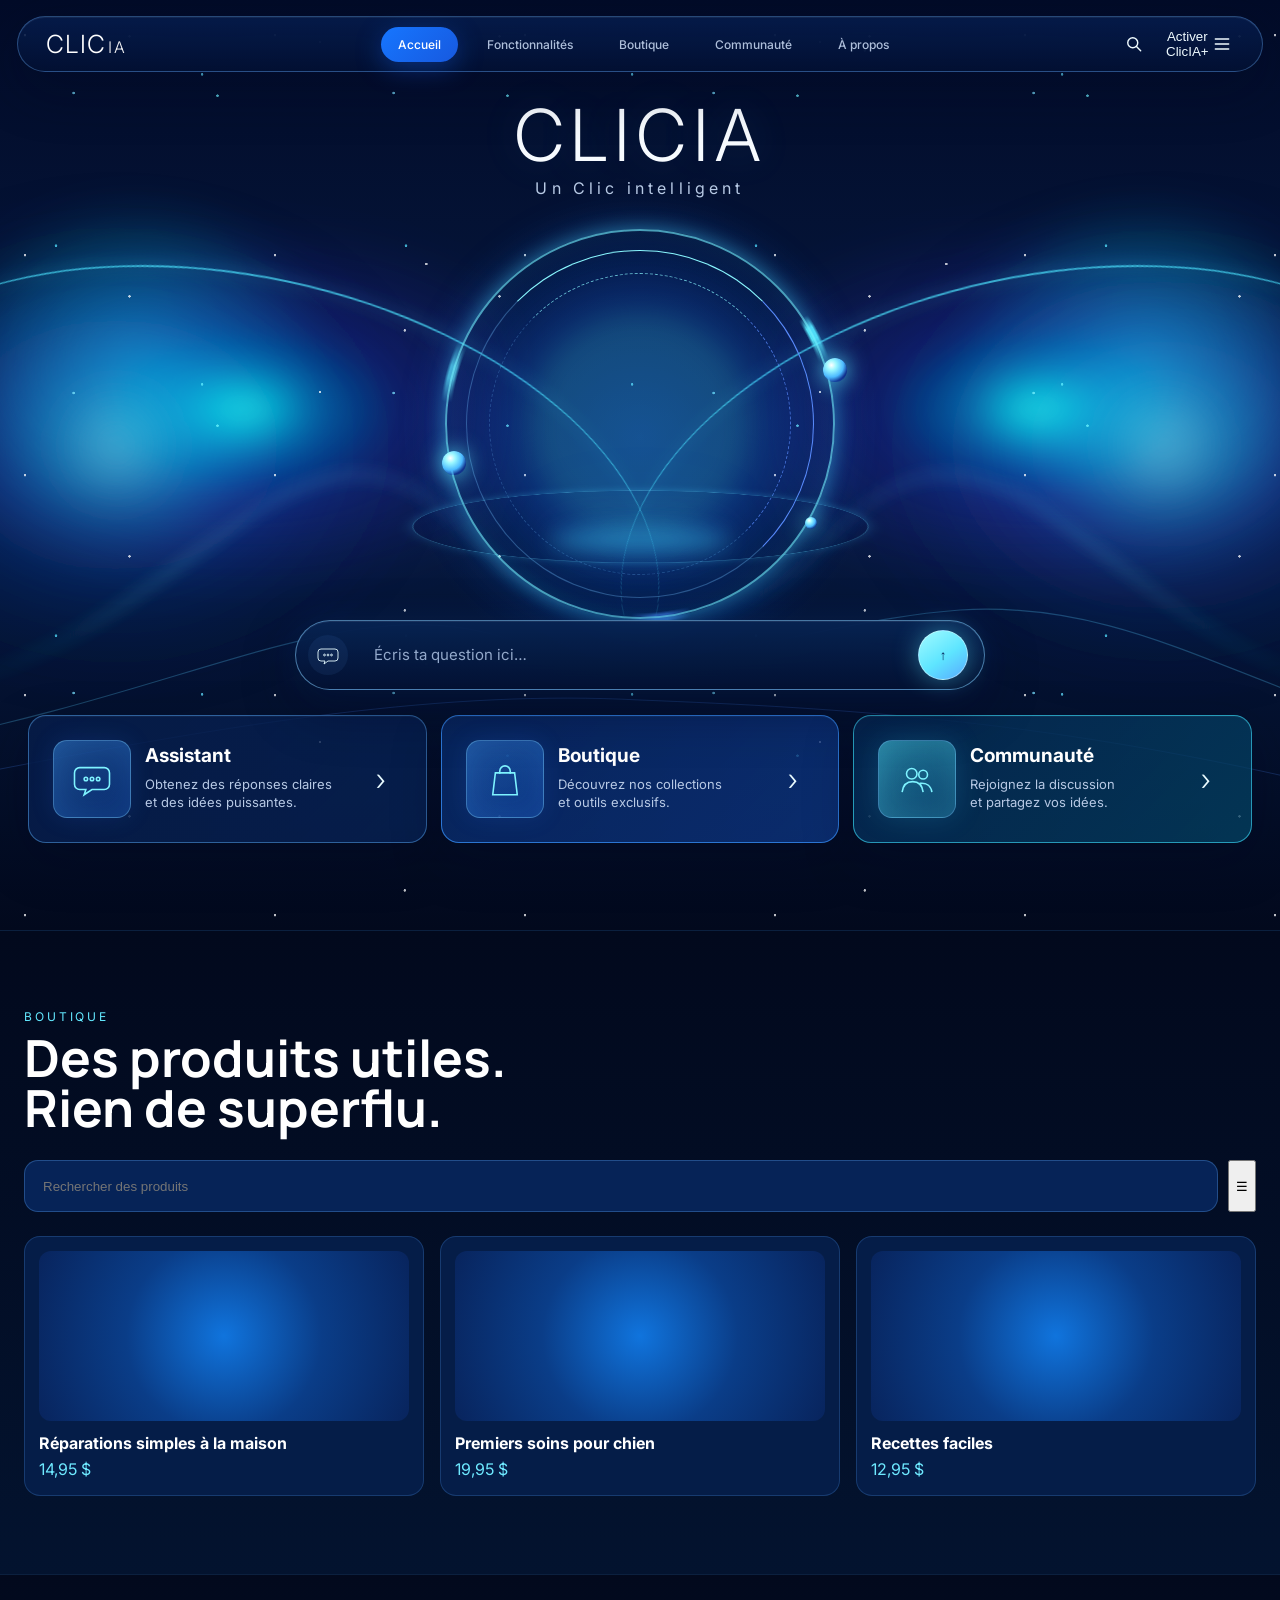
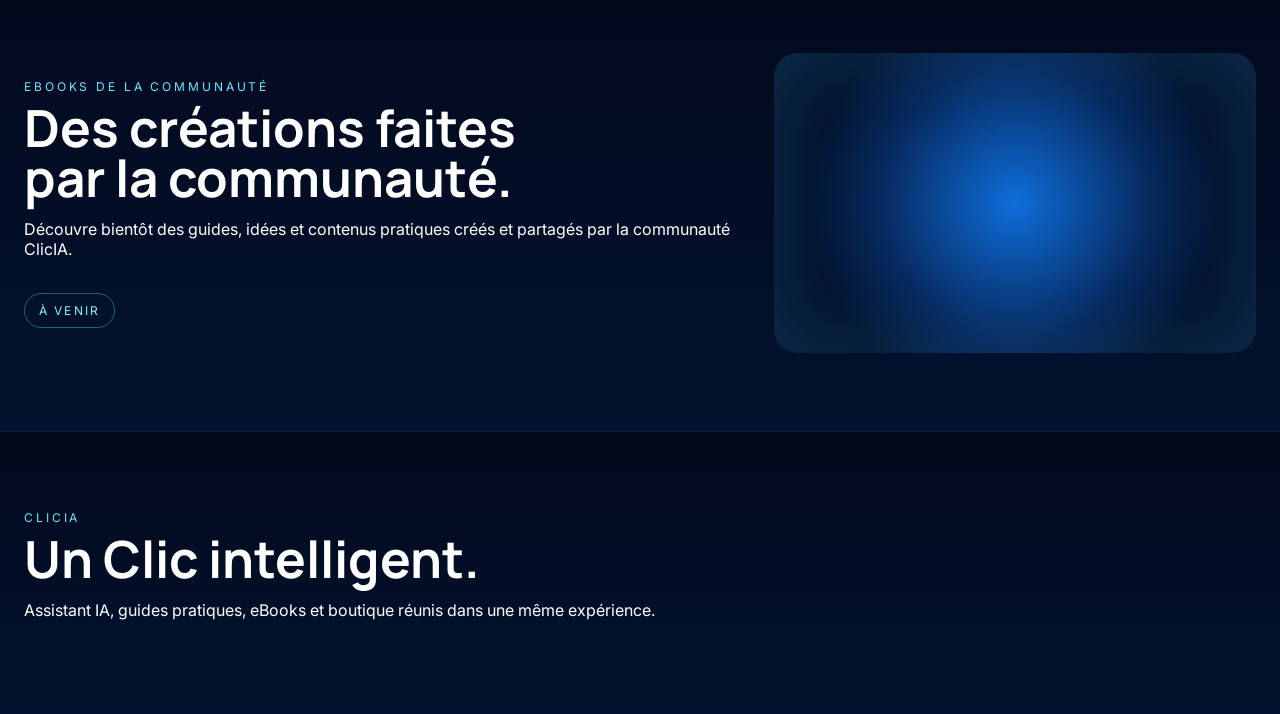
==== commit 96a29c50: "ClicIA: reconstruit la page officielle sur la maquette cible" ====
--- a/preview-v2/index.html
+++ b/preview-v2/index.html
@@ -2,192 +2,140 @@
 <html lang="fr">
 <head>
   <meta charset="utf-8">
-  <meta name="viewport" content="width=device-width,initial-scale=1">
-  <meta name="theme-color" content="#081b46">
-  <title>Clicia — L’atelier du quotidien</title>
-  <meta name="description" content="Clicia : boutique, journal, guides et Clic IA dans une expérience premium interactive.">
+  <meta name="viewport" content="width=device-width,initial-scale=1,viewport-fit=cover">
+  <meta name="theme-color" content="#02091d">
+  <title>ClicIA — Un Clic intelligent</title>
+  <meta name="description" content="ClicIA — Assistant, boutique et communauté dans une expérience premium.">
   <link rel="preconnect" href="https://fonts.googleapis.com">
   <link rel="preconnect" href="https://fonts.gstatic.com" crossorigin>
-  <link href="https://fonts.googleapis.com/css2?family=Inter:wght@400;500;600;700&family=Manrope:wght@700;800&display=swap" rel="stylesheet">
-  <link rel="stylesheet" href="./clicia-v9.css?v=1">
+  <link href="https://fonts.googleapis.com/css2?family=Inter:wght@300;400;500;600;700&family=Manrope:wght@700;800&display=swap" rel="stylesheet">
+  <link rel="stylesheet" href="./clicia-final-v2.css?v=20261016-1">
   <link rel="stylesheet" href="./auth-v1.css?v=2">
-  <link rel="stylesheet" href="./chat-wordmark-v1.css?v=3">
-  <link rel="stylesheet" href="./hero-wordmark-v3.css?v=2">
-  <link rel="stylesheet" href="./wordmark-unified-v1.css?v=2">
-  <link rel="stylesheet" href="./community-coming-v1.css?v=1">
-  <link rel="stylesheet" href="./community-categories-v1.css?v=1">
-  <link rel="stylesheet" href="./store-search-v1.css?v=1">
-  <link rel="stylesheet" href="./ebook-catalog-v1.css?v=1">
-  <link rel="stylesheet" href="./clicia-original-match-v1.css?v=1">
 </head>
 <body>
-  <header class="site-header">
-    <a class="brand" href="#accueil" aria-label="Clicia">
-      <span class="brand-bulb" aria-hidden="true">
-        <svg viewBox="0 0 60 78">
-          <path d="M30 4C13 4 4 16 4 31c0 11 5 18 11 25 4 4 5 8 6 13h18c1-5 2-9 6-13 6-7 11-14 11-25C56 16 47 4 30 4Z" fill="#17181a"/>
-          <ellipse cx="23" cy="30" rx="6" ry="11" fill="#fff"/><ellipse cx="37" cy="30" rx="6" ry="11" fill="#fff"/>
-          <circle cx="25" cy="32" r="3" fill="#17181a"/><circle cx="39" cy="32" r="3" fill="#17181a"/>
-          <rect x="19" y="64" width="22" height="7" rx="3.5" fill="#17181a"/><rect x="22" y="72" width="16" height="4" rx="2" fill="#17181a"/>
-        </svg>
-      </span>
-      <span class="brand-clic">CLIC</span><span class="brand-ia">IA</span>
-    </a>
+  <main>
+    <section class="clicia-hero" id="accueil">
+      <svg class="cosmos-svg" viewBox="0 0 1600 930" preserveAspectRatio="none" aria-hidden="true">
+        <defs>
+          <radialGradient id="nebL" cx="50%" cy="50%" r="50%"><stop offset="0" stop-color="#7ff7ff" stop-opacity=".95"/><stop offset=".16" stop-color="#1ac9ff" stop-opacity=".65"/><stop offset=".48" stop-color="#185eff" stop-opacity=".24"/><stop offset="1" stop-color="#061331" stop-opacity="0"/></radialGradient>
+          <radialGradient id="nebR" cx="50%" cy="50%" r="50%"><stop offset="0" stop-color="#8af8ff" stop-opacity=".95"/><stop offset=".17" stop-color="#22c8ff" stop-opacity=".65"/><stop offset=".48" stop-color="#2459ff" stop-opacity=".25"/><stop offset="1" stop-color="#061331" stop-opacity="0"/></radialGradient>
+          <filter id="blur"><feGaussianBlur stdDeviation="26"/></filter>
+          <filter id="soft"><feGaussianBlur stdDeviation="8"/></filter>
+          <linearGradient id="line" x1="0" x2="1"><stop offset="0" stop-color="#00dfff" stop-opacity="0"/><stop offset=".18" stop-color="#6df7ff" stop-opacity=".85"/><stop offset=".52" stop-color="#2c8dff" stop-opacity=".45"/><stop offset=".82" stop-color="#68f1ff" stop-opacity=".8"/><stop offset="1" stop-color="#00dfff" stop-opacity="0"/></linearGradient>
+        </defs>
+        <ellipse cx="145" cy="445" rx="410" ry="255" fill="url(#nebL)" filter="url(#blur)" opacity=".72"/>
+        <ellipse cx="1455" cy="445" rx="410" ry="255" fill="url(#nebR)" filter="url(#blur)" opacity=".72"/>
+        <path d="M-90 690 C260 630 375 350 595 540 C720 650 910 650 1035 540 C1255 350 1370 630 1690 690" fill="none" stroke="url(#line)" stroke-width="2" filter="url(#soft)" opacity=".95"/>
+        <path d="M-120 745 C250 690 440 585 640 640 C820 690 1020 620 1200 610 C1400 600 1540 680 1720 720" fill="none" stroke="#5bcfff" stroke-opacity=".27" stroke-width="1.2"/>
+        <path d="M-70 780 C310 720 560 690 800 700 C1050 708 1320 720 1680 790" fill="none" stroke="#498cff" stroke-opacity=".25" stroke-width="1"/>
+      </svg>
+      <div class="starfield" aria-hidden="true"></div>
+      <div class="nebula left" aria-hidden="true"></div><div class="nebula right" aria-hidden="true"></div>
+      <div class="light-arc arc-left" aria-hidden="true"></div><div class="light-arc arc-right" aria-hidden="true"></div>
 
-    <nav class="main-nav" aria-label="Navigation principale">
-      <a class="active" href="#accueil">Accueil</a><a href="#boutique">Boutique</a><a href="#communaute">Communauté</a><a href="#journal">Journal</a><a href="#guides">Guides</a><a href="#hero-chat">Clic IA</a>
-    </nav>
+      <header class="site-header">
+        <a class="brand" href="#accueil" aria-label="ClicIA"><strong>CLIC</strong><em>IA</em></a>
+        <nav class="main-nav" aria-label="Navigation principale">
+          <a class="active" href="#accueil">Accueil</a>
+          <a href="#hero-chat">Fonctionnalités</a>
+          <a href="#boutique">Boutique</a>
+          <a href="#communaute">Communauté</a>
+          <a href="#apropos">À propos</a>
+        </nav>
+        <div class="header-actions">
+          <button class="icon-btn" id="headerSearchBtn" type="button" aria-label="Rechercher"><svg viewBox="0 0 24 24"><circle cx="10.5" cy="10.5" r="6"/><path d="m15 15 5 5"/></svg></button>
+          <button class="icon-btn" id="accountBtn" type="button" aria-label="Compte ClicIA"><svg viewBox="0 0 24 24"><circle cx="12" cy="8" r="4"/><path d="M5 21c.7-5 3-7 7-7s6.3 2 7 7"/></svg></button>
+          <button class="icon-btn" id="menuBtnOfficial" type="button" aria-label="Menu"><svg viewBox="0 0 24 24"><path d="M4 6h16M4 12h16M4 18h16"/></svg></button>
+        </div>
+      </header>
 
-    <div class="header-actions">
-      <button class="circle-action" id="headerSearchBtn" type="button" aria-label="Rechercher"><svg viewBox="0 0 24 24"><circle cx="10.5" cy="10.5" r="5.5"/><path d="m15 15 5 5"/></svg></button>
-      <a class="circle-action" href="#boutique" aria-label="Panier"><svg viewBox="0 0 24 24"><path d="M4 5h2l2 10h9l2-7H7"/><circle cx="10" cy="19" r="1"/><circle cx="17" cy="19" r="1"/></svg></a>
-      <button class="account-btn" id="accountBtn" type="button">Activer ClicIA+</button>
-    </div>
-  </header>
-
-  <main>
-    <section id="accueil" class="hero-v9">
-      <div class="hero-atmosphere" aria-hidden="true">
-        <span class="orb o1"></span><span class="orb o2"></span><span class="orb o3"></span><span class="orb o4"></span><span class="orb o5"></span><span class="orb o6"></span><span class="orb o7"></span><span class="orb o8"></span><span class="orb o9"></span><span class="orb o10"></span><span class="orb o11"></span><span class="orb o12"></span>
+      <div class="hero-title">
+        <h1>CLICIA</h1>
+        <p>Un Clic intelligent</p>
       </div>
 
-      <div class="hero-copy-v9">
-        <div class="eyebrow"><span></span> VOS IDÉES. NOTRE ASSISTANT</div>
-        <h1><strong>CLIC</strong><em>IA</em></h1>
-        <p>Des produits, des idées, des guides et un assistant pratique réunis dans une expérience simple, rapide et utile. Clic vous aide à passer de la question à l’action.</p>
-        <div class="hero-ctas"><a class="btn-primary" href="#boutique">Explorer ClicIA <span>→</span></a><a class="btn-secondary" href="#hero-chat">Parler à Clic <span>→</span></a></div>
+      <div class="portal-wrap" id="stage">
+        <div class="portal-glow"></div>
+        <div class="ring r2"></div><div class="ring r1"></div><div class="ring r3"></div>
+        <span class="orbit-dot dot1"></span><span class="orbit-dot dot2"></span><span class="orbit-dot dot3"></span>
+        <div class="mascot" id="tikoCharacter">
+          <img src="./assets/clicia-mascot-exact.webp?v=final-20261016" alt="Clic, mascotte officielle de ClicIA" draggable="false">
+        </div>
       </div>
 
-      <section class="hero-chat-panel" id="hero-chat" aria-label="Conversation avec Clic IA">
-        <div class="chat-topbar">
-          <div class="chat-id chat-id-wordmark">
-            <div class="chat-wordmark" aria-label="CLICIA">
-              <span class="chat-wordmark-clic">CLIC</span><span class="chat-wordmark-ia">IA</span><span class="chat-premium-plus" id="chatPremiumPlus" aria-label="ClicIA+ actif" hidden>+</span>
-            </div>
-            <small class="chat-status-line"><span id="engineState"></span></small>
-          </div>
+      <section class="chat-shell" id="hero-chat" aria-label="Conversation avec Clic IA">
+        <div class="chat-topbar"><span>CLICIA<span id="chatPremiumPlus" hidden>+</span></span><span id="engineState"></span></div>
+        <div class="hero-messages" id="messages" aria-live="polite">
+          <div class="welcome msg assistant"><div class="content">Salut ! 👋<br>Moi c'est Clic, ton assistant IA.<br>Pose-moi tes questions!</div></div>
         </div>
-
-        <div id="messages" class="hero-messages">
-          <div class="welcome msg assistant"><div class="bubbleav"></div><div class="content">Salut ! 👋<br>Moi c'est Clic, ton assistant IA.<br>Pose-moi tes questions!</div></div>
-          <div class="demo-answer"><div class="bubbleav"></div><div class="demo-answer-body"><strong>Voici quelques suggestions :</strong><ol><li>Des gadgets utiles pour le quotidien</li><li>Des accessoires pour le télétravail</li><li>Des idées de livres et formations</li><li>Des produits incontournables sur notre boutique</li></ol><a href="https://atelierpratico.github.io/preview-v2/?v=clic-speed-1#boutique"><strong>🛒 Voir tous les produits tech›</strong></a></div></div>
+        <div class="quick-prompts" aria-hidden="true">
+          <button type="button" data-prompt="Comment réparer une porte qui coince?">Porte qui coince</button>
+          <button type="button" data-prompt="Donne-moi une idée de recette facile.">Recette facile</button>
+          <button type="button" data-prompt="Quels guides pratiques me conseilles-tu?">Guides pratiques</button>
         </div>
-
-        <div class="quick-prompts">
-          <button type="button" data-prompt="Comment réparer une porte qui coince?">Porte qui coince</button>
-          <button type="button" data-prompt="Que dois-je vérifier avant de percer un mur?">Percer un mur</button>
-          <button type="button" data-prompt="Comment retirer une tique sur un chien correctement?">Tique sur un chien</button>
-        </div>
-
         <form id="chatForm" class="hero-composer">
-          <span class="paperclip">⌕</span><textarea id="chatInput" rows="1" placeholder="Écris ta question ici…"></textarea><button id="sendBtn" aria-label="Envoyer">↑</button>
+          <span class="chat-icon"><svg viewBox="0 0 48 48"><path d="M10 12h28a6 6 0 0 1 6 6v12a6 6 0 0 1-6 6H24l-8 6 2-6h-8a6 6 0 0 1-6-6V18a6 6 0 0 1 6-6Z"/><circle cx="17" cy="24" r="1.8"/><circle cx="24" cy="24" r="1.8"/><circle cx="31" cy="24" r="1.8"/></svg></span>
+          <textarea id="chatInput" rows="1" maxlength="2000" placeholder="Posez votre question ou recherchez..." required></textarea>
+          <button id="sendBtn" type="submit" aria-label="Envoyer"><svg viewBox="0 0 24 24"><circle cx="10.5" cy="10.5" r="6"/><path d="m15 15 5 5"/></svg></button>
         </form>
-        <form id="heroAsk" class="hidden-hero-ask"><input id="heroInput" aria-label="Question rapide"></form>
+        <form id="heroAsk" class="hidden"><input id="heroInput" aria-label="Question rapide"></form>
       </section>
 
-      <div class="character-zone" id="stage">
-        <div class="character-ring" aria-hidden="true"></div><div class="character" id="tikoCharacter" aria-label="Clic, personnage ampoule de Clicia"></div><span class="idea-ray r1"></span><span class="idea-ray r2"></span><span class="idea-ray r3"></span>
-      </div>
-
-      <div class="feature-strip" aria-label="Explorer ClicIA">
-        <a class="feature-card" href="#boutique"><span class="feature-icon">🛒</span><span><b>BOUTIQUE</b><small>Produits utiles</small></span><strong>→</strong></a>
-        <a class="feature-card" href="#journal"><span class="feature-icon">▤</span><span><b>JOURNAL</b><small>Astuces et conseils</small></span><strong>→</strong></a>
-        <a class="feature-card" href="#guides"><span class="feature-icon">▱</span><span><b>GUIDES</b><small>Étapes et animations</small></span><strong>→</strong></a>
-        <a class="feature-card" href="#hero-chat"><span class="feature-icon">✦</span><span><b class="feature-wordmark"><span class="feature-wordmark-clic">CLIC</span><span class="feature-wordmark-ia">IA</span></b><small>Votre assistant</small></span><strong>→</strong></a>
+      <div class="feature-strip">
+        <a class="feature-card" href="#hero-chat">
+          <span class="feature-icon"><svg viewBox="0 0 48 48"><path d="M10 11h28a6 6 0 0 1 6 6v13a6 6 0 0 1-6 6H24l-9 6 2-6h-7a6 6 0 0 1-6-6V17a6 6 0 0 1 6-6Z"/><circle cx="17" cy="24" r="2"/><circle cx="24" cy="24" r="2"/><circle cx="31" cy="24" r="2"/></svg></span>
+          <span class="feature-copy"><b>Assistant</b><small>Obtenez des réponses claires<br>et des idées puissantes.</small></span><strong>›</strong>
+        </a>
+        <a class="feature-card" href="#boutique">
+          <span class="feature-icon"><svg viewBox="0 0 48 48"><path d="M13 17h22l3 25H10l3-25Z"/><path d="M18 18v-3a6 6 0 0 1 12 0v3"/></svg></span>
+          <span class="feature-copy"><b>Boutique</b><small>Découvrez nos collections<br>et outils exclusifs.</small></span><strong>›</strong>
+        </a>
+        <a class="feature-card" href="#communaute">
+          <span class="feature-icon"><svg viewBox="0 0 48 48"><circle cx="18" cy="18" r="6"/><circle cx="31" cy="19" r="5"/><path d="M7 39c1-8 5-12 12-12s11 4 12 12"/><path d="M27 29c8-1 13 3 14 10"/></svg></span>
+          <span class="feature-copy"><b>Communauté</b><small>Rejoignez la discussion<br>et partagez vos idées.</small></span><strong>›</strong>
+        </a>
       </div>
     </section>
 
-    <section class="content-section" id="boutique">
-      <div class="section-heading"><span>01</span><div><small>BOUTIQUE</small><h2>Des produits utiles.<br>Rien de superflu.</h2></div></div>
-
+    <section class="section" id="boutique">
+      <div class="section-head"><div><div class="section-kicker">BOUTIQUE</div><h2>Des produits utiles.<br>Rien de superflu.</h2></div></div>
       <div class="store-toolbar" id="storeToolbar">
-        <label class="store-search-box" for="storeSearch">
-          <svg viewBox="0 0 24 24" aria-hidden="true"><circle cx="10.5" cy="10.5" r="6.5"/><path d="m15.5 15.5 5 5"/></svg>
-          <input id="storeSearch" type="search" placeholder="Rechercher des produits" autocomplete="off" aria-label="Rechercher des produits">
-        </label>
-        <button class="store-filter-btn" id="storeFilterBtn" type="button" aria-label="Afficher les catégories" aria-expanded="false" aria-controls="storeFilterPanel">
-          <span class="store-filter-lines" aria-hidden="true"><i></i><i></i><i></i></span>
-        </button>
-        <div class="store-filter-panel" id="storeFilterPanel" hidden>
-          <div class="store-filter-title"><b>Catégories</b><span>Filtrer</span></div>
-          <div class="store-filter-options">
-            <button class="store-filter-option active" type="button" data-store-category="all"><span>Tous les produits</span><span>›</span></button>
-            <button class="store-filter-option" type="button" data-store-category="maison"><span>Maison & bricolage</span><span>›</span></button>
-            <button class="store-filter-option" type="button" data-store-category="animaux"><span>Animaux</span><span>›</span></button>
-            <button class="store-filter-option" type="button" data-store-category="cuisine"><span>Cuisine & recettes</span><span>›</span></button>
-            <button class="store-filter-option" type="button" data-store-category="technologie"><span>Technologie</span><span>›</span></button>
-            <button class="store-filter-option" type="button" data-store-category="education"><span>Éducation & formation</span><span>›</span></button>
-            <button class="store-filter-option" type="button" data-store-category="business"><span>Business & finances</span><span>›</span></button>
-            <button class="store-filter-option" type="button" data-store-category="bienetre"><span>Santé & bien-être</span><span>›</span></button>
-            <button class="store-filter-option" type="button" data-store-category="creativite"><span>Créativité & design</span><span>›</span></button>
-          </div>
+        <input class="store-search" id="storeSearch" type="search" placeholder="Rechercher des produits" autocomplete="off">
+        <button id="storeFilterBtn" type="button" aria-expanded="false" aria-controls="storeFilterPanel">☰</button>
+        <div id="storeFilterPanel" hidden>
+          <button data-store-category="all" class="store-filter-option active">Tous les produits</button>
+          <button data-store-category="maison" class="store-filter-option">Maison & bricolage</button>
+          <button data-store-category="animaux" class="store-filter-option">Animaux</button>
+          <button data-store-category="cuisine" class="store-filter-option">Cuisine & recettes</button>
+          <button data-store-category="technologie" class="store-filter-option">Technologie</button>
         </div>
       </div>
-
       <div class="product-grid" id="productGrid">
         <article class="product-card" data-category="maison"><div class="product-art"></div><b>Réparations simples à la maison</b><span>14,95 $</span></article>
         <article class="product-card" data-category="animaux"><div class="product-art"></div><b>Premiers soins pour chien</b><span>19,95 $</span></article>
         <article class="product-card" data-category="cuisine"><div class="product-art"></div><b>Recettes faciles</b><span>12,95 $</span></article>
-        <div class="store-empty" id="storeSearchEmpty" hidden>Aucun produit ne correspond à ta recherche.</div>
+        <div id="storeSearchEmpty" hidden>Aucun produit ne correspond à ta recherche.</div>
       </div>
     </section>
 
-    <section class="community-section" id="communaute" aria-labelledby="communityTitle">
-      <div class="community-shell">
-        <div class="community-copy">
-          <div class="community-kicker">EBOOKS DE LA COMMUNAUTÉ</div>
-          <h2 id="communityTitle">Des créations faites<br>par la communauté.</h2>
-          <p>Bientôt, les créateurs pourront proposer leurs propres eBooks sur ClicIA. Découvre des guides, idées et contenus pratiques créés par des membres de la communauté.</p>
-          <div class="community-coming-badge">À VENIR</div>
-        </div>
-        <div class="community-preview" aria-hidden="true">
-          <div class="community-stack"><span class="community-book b1"></span><span class="community-book b2"></span><span class="community-book b3"></span></div>
-          <div class="community-lock">✦</div>
-        </div>
-      </div>
-
-      <div class="community-categories" aria-label="Catégories d'eBooks à venir">
-        <div class="community-categories-head">
-          <div><small>EXPLORER</small><h3>Par catégorie</h3></div>
-          <span>Les catégories seront activées avec la marketplace.</span>
-        </div>
-        <div class="community-category-grid">
-          <button class="community-category" type="button" disabled><span class="cat-icon">🏠</span><span class="cat-label">Maison & bricolage<small>Guides pratiques et projets</small></span><span class="cat-arrow">›</span></button>
-          <button class="community-category" type="button" disabled><span class="cat-icon">🍳</span><span class="cat-label">Cuisine & recettes<small>Recettes, méthodes et idées</small></span><span class="cat-arrow">›</span></button>
-          <button class="community-category" type="button" disabled><span class="cat-icon">🐾</span><span class="cat-label">Animaux<small>Soins, conseils et activités</small></span><span class="cat-arrow">›</span></button>
-          <button class="community-category" type="button" disabled><span class="cat-icon">💻</span><span class="cat-label">Technologie<small>Outils, IA et guides numériques</small></span><span class="cat-arrow">›</span></button>
-          <button class="community-category" type="button" disabled><span class="cat-icon">🎓</span><span class="cat-label">Éducation & formation<small>Apprendre et transmettre</small></span><span class="cat-arrow">›</span></button>
-          <button class="community-category" type="button" disabled><span class="cat-icon">🌱</span><span class="cat-label">Développement personnel<small>Habitudes, organisation et objectifs</small></span><span class="cat-arrow">›</span></button>
-          <button class="community-category" type="button" disabled><span class="cat-icon">💼</span><span class="cat-label">Business & finances<small>Entrepreneuriat et gestion</small></span><span class="cat-arrow">›</span></button>
-          <button class="community-category" type="button" disabled><span class="cat-icon">🧘</span><span class="cat-label">Santé & bien-être<small>Bien-être et habitudes de vie</small></span><span class="cat-arrow">›</span></button>
-          <button class="community-category" type="button" disabled><span class="cat-icon">🎨</span><span class="cat-label">Créativité & design<small>Arts, création et inspiration</small></span><span class="cat-arrow">›</span></button>
-          <button class="community-category" type="button" disabled><span class="cat-icon">📷</span><span class="cat-label">Photo & vidéo<small>Techniques et création visuelle</small></span><span class="cat-arrow">›</span></button>
-          <button class="community-category" type="button" disabled><span class="cat-icon">✍️</span><span class="cat-label">Écriture & publication<small>Écrire, publier et partager</small></span><span class="cat-arrow">›</span></button>
-          <button class="community-category" type="button" disabled><span class="cat-icon">🎯</span><span class="cat-label">Loisirs & passions<small>Projets, collections et activités</small></span><span class="cat-arrow">›</span></button>
-        </div>
+    <section class="section" id="communaute">
+      <div class="community-grid">
+        <div><div class="section-kicker">EBOOKS DE LA COMMUNAUTÉ</div><h2>Des créations faites<br>par la communauté.</h2><p>Découvre bientôt des guides, idées et contenus pratiques créés et partagés par la communauté ClicIA.</p><span class="coming">À VENIR</span></div>
+        <div class="community-art"></div>
       </div>
     </section>
 
-    <section class="content-section split" id="journal"><div class="section-heading"><span>02</span><div><small>JOURNAL</small><h2>Lire vite.<br>Retenir l’essentiel.</h2></div></div><div class="article-stack"><a href="#"><b>5 astuces pour une maison toujours rangée</b><small>MAISON · 6 MIN</small><span>→</span></a><a href="#"><b>Que mettre dans une trousse de premiers soins pour chien?</b><small>ANIMAUX · 4 MIN</small><span>→</span></a><a href="#"><b>Pourquoi ton Wi-Fi ralentit</b><small>TECH · 5 MIN</small><span>→</span></a></div></section>
-
-    <section class="content-section split" id="guides"><div class="section-heading"><span>03</span><div><small>GUIDES</small><h2>Choisir un sujet.<br>Passer à l’action.</h2></div></div><div class="article-stack"><a href="#"><b>Maison & bricolage</b><small>Réparer, ajuster, installer</small><span>→</span></a><a href="#"><b>Animaux</b><small>Premiers soins et prévention</small><span>→</span></a><a href="#"><b>Tech</b><small>Comprendre sans jargon</small><span>→</span></a></div></section>
+    <section class="section" id="apropos">
+      <div class="section-kicker">CLICIA</div><h2>Un Clic intelligent.</h2><p>Assistant IA, guides pratiques, eBooks et boutique réunis dans une même expérience.</p>
+    </section>
   </main>
 
-  <footer class="site-footer"><span><span class="footer-wordmark"><b class="footer-wordmark-clic">CLIC</b><i class="footer-wordmark-ia">IA</i></span> · L’ATELIER DU QUOTIDIEN</span><span>© 2026</span></footer>
+  <div class="auth-modal auth-overlay" id="authModal" aria-hidden="true"><div class="auth-card"></div></div>
 
-  <div class="auth-modal" id="authModal" aria-hidden="true">
-    <div class="auth-card" role="dialog" aria-modal="true" aria-label="Activer ClicIA+">
-      <button class="auth-close" id="authClose" type="button" aria-label="Fermer">×</button>
-      <div class="auth-brand"><span class="auth-brand-bulb"><svg viewBox="0 0 60 78"><path d="M30 4C13 4 4 16 4 31c0 11 5 18 11 25 4 4 5 8 6 13h18c1-5 2-9 6-13 6-7 11-14 11-25C56 16 47 4 30 4Z" fill="#17181a"/><ellipse cx="23" cy="30" rx="6" ry="11" fill="#fff"/><ellipse cx="37" cy="30" rx="6" ry="11" fill="#fff"/><circle cx="25" cy="32" r="3" fill="#17181a"/><circle cx="39" cy="32" r="3" fill="#17181a"/></svg></span><span class="auth-wordmark"><strong class="auth-wordmark-clic">CLIC</strong><strong class="auth-wordmark-ia">IA</strong></span><em>par Clicia</em></div>
-      <h2 class="auth-title">Activer ClicIA+</h2>
-      <p class="auth-subtitle">Le chat texte est gratuit et sans compte. Ton code d’abonnement devient ton compte ClicIA+.</p>
-    </div>
-  </div>
-
-  <script src="./tiko-v3.js?v=10"></script>
-  <script src="./auth-v1.js?v=8"></script>
-  <script src="./app-v2.js?v=11"></script>
-  <script src="./store-search-v1.js?v=2"></script>
-  <script src="./ebook-catalog-v1.js?v=1"></script>
+  <script src="./clicia-final-v2.js?v=20261016-1"></script>
+  <script src="./auth-v1.js?v=9"></script>
+  <script src="./app-v2.js?v=12"></script>
+  <script src="./store-search-v1.js?v=3"></script>
+  <script src="./ebook-catalog-v1.js?v=2"></script>
 </body>
-</html>+</html>
--- a/preview-v2/clicia-final-v2.css
+++ b/preview-v2/clicia-final-v2.css
@@ -0,0 +1,39 @@
+/* ClicIA — refonte finale inspirée de la maquette originale */
+:root{--bg:#02091d;--deep:#03112f;--blue:#176dff;--cyan:#69f2ff;--ice:#f5fbff;--muted:#b8c8e3;--line:rgba(118,198,255,.40)}
+*{box-sizing:border-box}html{scroll-behavior:smooth;background:var(--bg)}body{margin:0;background:var(--bg);color:#fff;font-family:Inter,system-ui,-apple-system,BlinkMacSystemFont,"Segoe UI",sans-serif;overflow-x:hidden}a{color:inherit}.hidden{display:none!important}
+
+/* HERO */
+.clicia-hero{position:relative;isolation:isolate;min-height:930px;height:min(100vh,930px);overflow:hidden;background:radial-gradient(circle at 50% 47%,rgba(15,92,255,.28),transparent 30%),linear-gradient(180deg,#020b28 0%,#061a42 52%,#02091d 100%)}
+.cosmos-svg{position:absolute;inset:0;width:100%;height:100%;z-index:0;pointer-events:none}
+.starfield{position:absolute;inset:0;z-index:1;pointer-events:none;background-image:radial-gradient(circle at 10% 16%,#fff 0 1px,transparent 1.5px),radial-gradient(circle at 23% 31%,#77dfff 0 1px,transparent 1.6px),radial-gradient(circle at 35% 14%,#fff 0 1px,transparent 1.5px),radial-gradient(circle at 47% 24%,#61dfff 0 1px,transparent 1.5px),radial-gradient(circle at 64% 12%,#fff 0 1px,transparent 1.5px),radial-gradient(circle at 75% 29%,#6ceeff 0 1px,transparent 1.6px),radial-gradient(circle at 88% 18%,#fff 0 1px,transparent 1.5px),radial-gradient(circle at 16% 63%,#53dfff 0 1px,transparent 1.6px),radial-gradient(circle at 82% 66%,#fff 0 1px,transparent 1.5px);background-size:250px 220px,320px 300px,370px 260px,430px 310px,500px 350px,290px 330px,460px 280px,350px 390px,520px 400px;opacity:.75;animation:starsDrift 18s linear infinite alternate}
+@keyframes starsDrift{to{transform:translate3d(9px,-6px,0);opacity:.95}}
+
+.site-header{position:absolute;top:16px;left:50%;transform:translateX(-50%);z-index:40;width:min(1270px,calc(100% - 34px));height:56px;padding:0 22px 0 28px;border:1px solid rgba(112,183,255,.34);border-radius:999px;background:linear-gradient(180deg,rgba(6,30,78,.79),rgba(3,18,50,.69));box-shadow:0 15px 55px rgba(0,8,35,.32),inset 0 1px 0 rgba(255,255,255,.06);backdrop-filter:blur(18px) saturate(140%);display:grid;grid-template-columns:205px 1fr 205px;align-items:center}
+.brand{display:flex;align-items:baseline;text-decoration:none;letter-spacing:.07em;font-weight:300}.brand strong{font-size:25px;font-weight:300}.brand em{font-style:normal;font-size:16px;margin-left:2px;opacity:.95}.main-nav{display:flex;justify-content:center;align-items:center;gap:12px}.main-nav a{text-decoration:none;color:#aebfda;font-size:12px;font-weight:500;padding:10px 17px;border-radius:999px;transition:.22s}.main-nav a:hover{color:#fff;background:rgba(73,143,255,.10)}.main-nav a.active{color:#fff;background:linear-gradient(135deg,#1676ff,#1759df);box-shadow:0 7px 26px rgba(22,105,255,.34)}
+.header-actions{display:flex;justify-content:flex-end;align-items:center;gap:8px}.icon-btn{width:36px;height:36px;border:0;border-radius:50%;background:transparent;color:#effbff;display:grid;place-items:center;cursor:pointer}.icon-btn:hover{background:rgba(90,166,255,.12)}.icon-btn svg{width:20px;height:20px;fill:none;stroke:currentColor;stroke-width:1.7;stroke-linecap:round;stroke-linejoin:round}
+
+.hero-title{position:absolute;z-index:12;top:102px;left:50%;transform:translateX(-50%);width:min(760px,92vw);text-align:center}.hero-title h1{margin:0;font:300 clamp(64px,5.6vw,92px)/.94 Inter,sans-serif;letter-spacing:.087em;color:#f7fbff;text-shadow:0 0 40px rgba(96,196,255,.18)}.hero-title p{margin:10px 0 0;color:#b8cae5;font:400 clamp(14px,1.25vw,18px)/1.2 Inter,sans-serif;letter-spacing:.26em}
+
+.portal-wrap{position:absolute;z-index:10;left:50%;top:226px;transform:translateX(-50%);width:470px;height:395px;display:grid;place-items:center;perspective:1000px}
+.portal-glow{position:absolute;width:360px;height:360px;border-radius:50%;background:radial-gradient(circle,rgba(68,224,255,.22) 0 38%,rgba(27,111,255,.14) 49%,transparent 72%);filter:blur(11px);animation:breathe 4.5s ease-in-out infinite}
+.ring{position:absolute;border-radius:50%;pointer-events:none}.ring.r1{width:390px;height:390px;border:2px solid rgba(112,236,255,.64);box-shadow:0 0 20px rgba(72,221,255,.46),0 0 50px rgba(43,125,255,.20),inset 0 0 48px rgba(46,179,255,.12);animation:spin 24s linear infinite}.ring.r1:before,.ring.r1:after{content:"";position:absolute;border-radius:50%;inset:19px;border:1px solid rgba(116,192,255,.35);border-top-color:#8af8ff;border-right-color:#5b8dff}.ring.r1:after{inset:42px;border-style:dashed;opacity:.72;animation:spin 16s linear infinite reverse}.ring.r2{width:430px;height:430px;background:conic-gradient(from 10deg,transparent 0 13%,rgba(91,240,255,.95) 14% 15%,transparent 17% 43%,rgba(73,135,255,.58) 45% 46%,transparent 48% 74%,rgba(100,239,255,.68) 76% 77%,transparent 79%);mask:radial-gradient(circle,transparent 62%,#000 63% 65%,transparent 66%);-webkit-mask:radial-gradient(circle,transparent 62%,#000 63% 65%,transparent 66%);animation:spin 31s linear infinite}.ring.r3{width:455px;height:160px;border:1px solid rgba(102,220,255,.35);border-radius:50%;top:218px;box-shadow:0 -2px 16px rgba(66,208,255,.25);transform:rotateX(69deg)}
+.orbit-dot{position:absolute;width:24px;height:24px;border-radius:50%;background:radial-gradient(circle at 35% 30%,#fff,#9af7ff 22%,#4cbaff 52%,rgba(27,87,255,.25) 72%);box-shadow:0 0 22px rgba(91,235,255,.9)}.dot1{left:37px;top:225px}.dot2{right:28px;top:132px}.dot3{right:58px;bottom:92px;width:12px;height:12px}
+@keyframes spin{to{transform:rotate(360deg)}}@keyframes breathe{50%{transform:scale(1.08);opacity:.7}}
+
+.mascot{position:relative;z-index:5;width:295px;height:295px;display:grid;place-items:center;transform-style:preserve-3d;animation:float 5.1s ease-in-out infinite;filter:drop-shadow(0 0 16px rgba(82,236,255,.64)) drop-shadow(0 0 38px rgba(30,111,255,.36))}.mascot img{width:100%;height:100%;object-fit:contain;display:block;user-select:none;-webkit-user-drag:none}.mascot::after{content:"";position:absolute;bottom:20px;left:50%;transform:translateX(-50%);width:180px;height:22px;border-radius:50%;background:rgba(62,213,255,.36);filter:blur(10px);z-index:-1}@keyframes float{0%,100%{transform:translate3d(0,3px,0)}50%{transform:translate3d(0,-10px,0) scale(1.02)}}
+
+.light-arc{position:absolute;z-index:2;pointer-events:none;border-radius:50%;border-top:2px solid rgba(78,228,255,.78);filter:drop-shadow(0 0 8px rgba(76,221,255,.86));opacity:.9}.arc-left{width:860px;height:510px;left:-195px;top:275px;transform:rotate(12deg)}.arc-right{width:860px;height:510px;right:-195px;top:275px;transform:rotate(-12deg)}
+.nebula{position:absolute;z-index:1;pointer-events:none;width:760px;height:520px;top:160px;filter:blur(18px) saturate(150%);opacity:.9;mix-blend-mode:screen}.nebula.left{left:-250px;background:radial-gradient(ellipse at 65% 48%,rgba(89,248,255,.95) 0 1%,rgba(18,146,255,.54) 10%,rgba(55,41,255,.24) 22%,transparent 49%),radial-gradient(ellipse at 51% 38%,rgba(61,219,255,.52),transparent 35%)}.nebula.right{right:-250px;background:radial-gradient(ellipse at 35% 48%,rgba(89,248,255,.95) 0 1%,rgba(18,146,255,.54) 10%,rgba(55,41,255,.24) 22%,transparent 49%),radial-gradient(ellipse at 49% 38%,rgba(61,219,255,.52),transparent 35%)}
+
+.chat-shell{position:absolute;z-index:20;left:50%;top:620px;transform:translateX(-50%);width:min(690px,calc(100% - 40px))}.hero-composer{height:70px;display:grid;grid-template-columns:58px 1fr 58px;align-items:center;padding:6px 8px 6px 12px;border:1px solid rgba(130,205,255,.55);border-radius:999px;background:linear-gradient(180deg,rgba(7,36,84,.90),rgba(3,18,51,.90));box-shadow:0 18px 54px rgba(0,8,36,.40),inset 0 1px 0 rgba(255,255,255,.07),0 0 34px rgba(40,140,255,.12);backdrop-filter:blur(18px)}.chat-icon{width:40px;height:40px;display:grid;place-items:center;border-radius:50%;background:rgba(96,159,255,.08);color:#e6fbff}.chat-icon svg{width:24px;height:24px;fill:none;stroke:currentColor;stroke-width:1.8}.hero-composer textarea{height:48px;max-height:48px;resize:none;border:0;outline:0;background:transparent;color:#f7fbff;padding:14px 8px;font:400 15px/20px Inter,sans-serif;overflow:hidden}.hero-composer textarea::placeholder{color:#93a9cb}.hero-composer button{width:50px;height:50px;border-radius:50%;border:1px solid rgba(255,255,255,.38);background:linear-gradient(145deg,#a1fbff,#5ee5ff 54%,#57a9ff);color:#06265b;display:grid;place-items:center;cursor:pointer;box-shadow:0 0 26px rgba(88,229,255,.44);transition:.2s}.hero-composer button:hover{transform:scale(1.06)}.hero-composer button svg{width:23px;height:23px;fill:none;stroke:currentColor;stroke-width:2}
+.hero-messages,.quick-prompts,.chat-topbar{display:none}.chat-shell.chat-open{top:500px;width:min(760px,calc(100% - 30px));padding:16px;border:1px solid rgba(114,190,255,.34);border-radius:26px;background:rgba(3,17,49,.95);backdrop-filter:blur(22px);box-shadow:0 30px 90px rgba(0,8,38,.58)}.chat-shell.chat-open .hero-messages{display:block;height:205px;overflow:auto;padding:4px 6px 12px}.chat-shell.chat-open .chat-topbar{display:flex}.chat-shell.chat-open .hero-composer{height:62px}.msg,.demo-answer{margin:8px 0;color:#dcecff;font-size:14px}.msg .content,.demo-answer-body{padding:12px 14px;border-radius:16px;background:rgba(36,87,164,.18);border:1px solid rgba(91,169,255,.14)}
+
+.feature-strip{position:absolute;z-index:18;left:50%;top:715px;transform:translateX(-50%);width:min(1240px,calc(100% - 56px));display:grid;grid-template-columns:repeat(3,1fr);gap:14px}.feature-card{min-height:128px;display:grid;grid-template-columns:92px 1fr 26px;align-items:center;padding:18px 24px;text-decoration:none;border-radius:18px;border:1px solid rgba(95,179,255,.46);background:linear-gradient(135deg,rgba(6,28,72,.90),rgba(8,35,87,.75));box-shadow:0 18px 50px rgba(0,8,35,.27),inset 0 1px 0 rgba(255,255,255,.04);transition:.25s}.feature-card:nth-child(2){border-color:rgba(58,149,255,.72);background:linear-gradient(135deg,rgba(7,37,93,.95),rgba(14,55,134,.74))}.feature-card:nth-child(3){border-color:rgba(62,227,255,.60);background:linear-gradient(135deg,rgba(5,37,79,.93),rgba(4,67,100,.74))}.feature-card:hover{transform:translateY(-4px);box-shadow:0 24px 60px rgba(0,8,35,.36),0 0 28px rgba(38,139,255,.11)}.feature-icon{width:78px;height:78px;border-radius:14px;display:grid;place-items:center;background:linear-gradient(145deg,rgba(62,154,255,.37),rgba(18,84,209,.29));border:1px solid rgba(120,205,255,.42);box-shadow:inset 0 0 30px rgba(71,167,255,.17),0 0 24px rgba(47,123,255,.14);color:#7ef3ff}.feature-card:nth-child(3) .feature-icon{background:linear-gradient(145deg,rgba(74,233,255,.43),rgba(25,115,170,.31));box-shadow:inset 0 0 30px rgba(97,239,255,.21),0 0 28px rgba(56,216,255,.17)}.feature-icon svg{width:42px;height:42px;fill:none;stroke:currentColor;stroke-width:1.8}.feature-copy b{display:block;color:#fff;font-size:19px;line-height:1.1}.feature-copy small{display:block;color:#b7c9e5;font-size:13px;line-height:1.45;margin-top:8px}.feature-card>strong{font-size:30px;font-weight:300;color:#e9fbff}
+
+/* LOWER SECTIONS */
+.section{padding:78px max(24px,calc((100vw - 1240px)/2));background:linear-gradient(180deg,#02091d,#03132f);border-top:1px solid rgba(106,171,255,.08)}.section-head{display:flex;align-items:flex-end;justify-content:space-between;gap:24px;margin-bottom:28px}.section-kicker{font-size:12px;letter-spacing:.24em;color:#63e9ff}.section h2{margin:8px 0 0;font:700 clamp(34px,4vw,58px)/.98 Manrope,Inter,sans-serif}.store-toolbar{display:flex;gap:10px;margin:24px 0}.store-search{flex:1;height:52px;border:1px solid rgba(99,175,255,.30);border-radius:14px;background:#062357;color:white;padding:0 18px}.product-grid{display:grid;grid-template-columns:repeat(3,1fr);gap:16px}.product-card{min-height:260px;border:1px solid rgba(87,165,255,.22);border-radius:16px;background:#051d48;padding:14px}.product-art{height:170px;border-radius:12px;background:radial-gradient(circle at 50% 50%,#1074dd,#0a3d88 48%,#08245d)}.product-card b{display:block;margin-top:12px}.product-card span{display:block;color:#6ee9ff;margin-top:6px}.community-grid{display:grid;grid-template-columns:1.2fr .8fr;gap:28px;align-items:center}.coming{display:inline-flex;margin-top:18px;border:1px solid rgba(79,217,255,.4);border-radius:999px;padding:9px 14px;color:#7ef3ff;font-size:12px;letter-spacing:.18em}.community-art{height:300px;border-radius:24px;background:radial-gradient(circle,#0e6eda,#07295e 48%,#04142f 72%);box-shadow:inset 0 0 80px rgba(75,214,255,.14)}
+.auth-overlay{position:fixed;inset:0;background:rgba(0,5,20,.75);display:none;place-items:center;z-index:100}.auth-overlay.open{display:grid}.auth-card{width:min(420px,calc(100% - 30px));padding:24px;border:1px solid rgba(102,190,255,.32);border-radius:22px;background:#06183f}.auth-card input{width:100%;height:48px;border-radius:12px;border:1px solid rgba(100,170,255,.3);background:#03122f;color:#fff;padding:0 14px}.auth-card button{margin-top:12px;height:46px;border:0;border-radius:12px;background:#176dff;color:white;padding:0 18px}
+
+@media(max-width:900px){.clicia-hero{height:auto;min-height:1080px}.site-header{grid-template-columns:1fr auto}.main-nav{position:absolute;top:65px;left:0;right:0;display:none;flex-direction:column;padding:12px;border:1px solid rgba(110,190,255,.24);border-radius:18px;background:rgba(3,17,48,.96)}.main-nav.open{display:flex}.brand strong{font-size:21px}.brand em{font-size:14px}.hero-title{top:98px}.portal-wrap{top:225px;width:390px;height:370px}.ring.r1{width:330px;height:330px}.ring.r2{width:366px;height:366px}.ring.r3{width:365px;top:204px}.portal-glow{width:300px;height:300px}.mascot{width:260px;height:260px}.chat-shell{top:590px}.feature-strip{top:690px;grid-template-columns:1fr;width:min(650px,calc(100% - 28px));gap:10px}.feature-card{min-height:94px;grid-template-columns:64px 1fr 20px;padding:13px 16px}.feature-icon{width:58px;height:58px}.feature-icon svg{width:32px;height:32px}.feature-copy b{font-size:17px}.feature-copy small{font-size:12px;margin-top:4px}.product-grid{grid-template-columns:1fr}.community-grid{grid-template-columns:1fr}.light-arc,.nebula{opacity:.55}}
+@media(max-width:600px){.site-header{top:9px;width:calc(100% - 18px);height:52px;padding:0 12px 0 18px}.hero-title{top:90px}.hero-title h1{font-size:50px}.hero-title p{font-size:12px;letter-spacing:.19em}.portal-wrap{top:205px;width:335px;height:335px}.ring.r1{width:292px;height:292px}.ring.r2{width:324px;height:324px}.ring.r3{width:310px;height:120px;top:194px}.portal-glow{width:270px;height:270px}.mascot{width:230px;height:230px}.chat-shell{top:536px;width:calc(100% - 20px)}.hero-composer{height:62px;grid-template-columns:50px 1fr 52px}.hero-composer button{width:44px;height:44px}.feature-strip{top:620px}.section{padding:58px 18px}.section-head{align-items:flex-start;flex-direction:column}.header-actions .icon-btn:nth-child(2){display:none}}
+@media(prefers-reduced-motion:reduce){*,*:before,*:after{animation-duration:.001ms!important;animation-iteration-count:1!important;scroll-behavior:auto!important}}
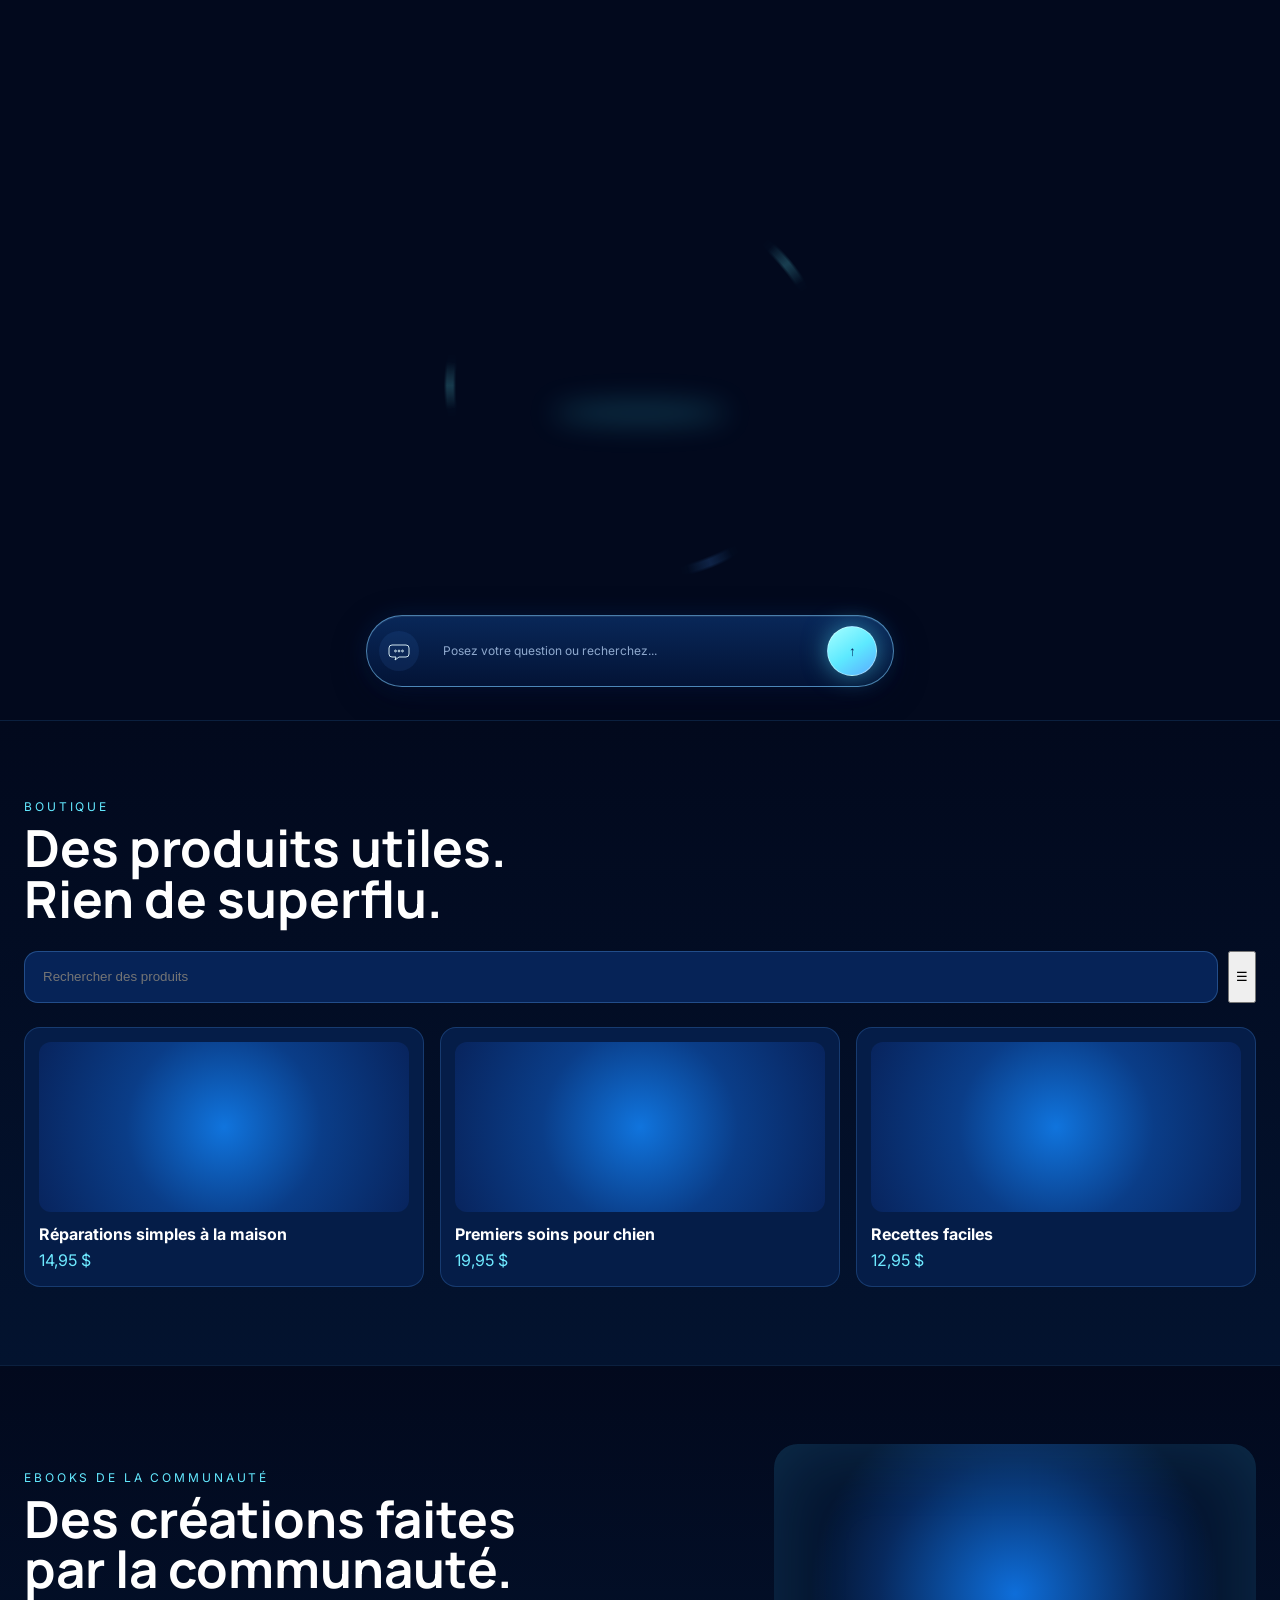
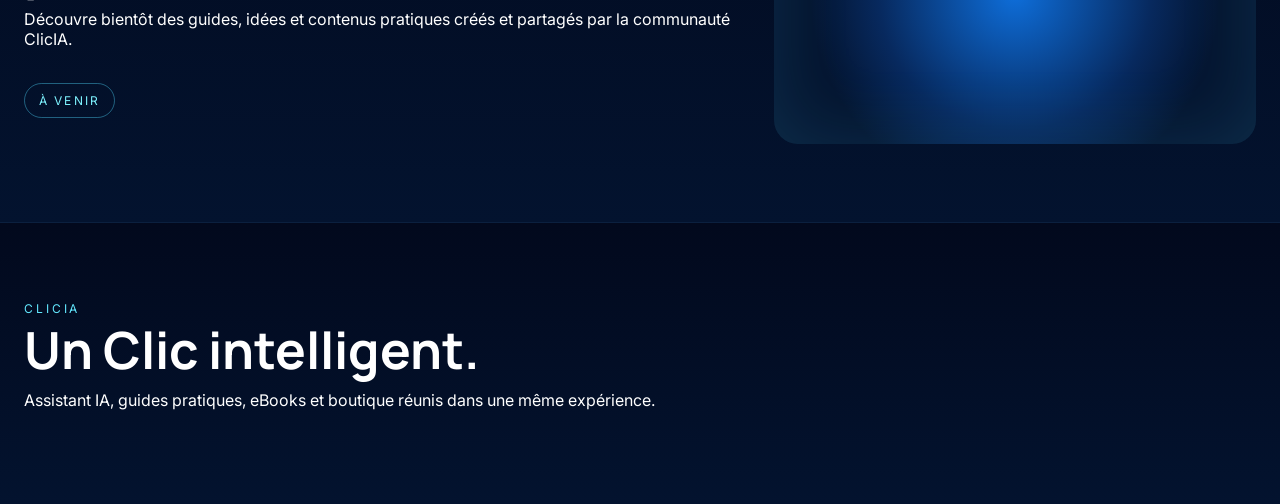
==== commit 29b5bdac: "ClicIA: active le rendu officiel pixel-match" ====
--- a/preview-v2/index.html
+++ b/preview-v2/index.html
@@ -9,7 +9,8 @@
   <link rel="preconnect" href="https://fonts.googleapis.com">
   <link rel="preconnect" href="https://fonts.gstatic.com" crossorigin>
   <link href="https://fonts.googleapis.com/css2?family=Inter:wght@300;400;500;600;700&family=Manrope:wght@700;800&display=swap" rel="stylesheet">
-  <link rel="stylesheet" href="./clicia-final-v2.css?v=20261016-1">
+  <link rel="stylesheet" href="./clicia-final-v2.css?v=20261016-4">
+  <link rel="stylesheet" href="./clicia-reference-mode-v1.css?v=20261016-4">
   <link rel="stylesheet" href="./auth-v1.css?v=2">
 </head>
 <body>
@@ -19,29 +20,17 @@
         <defs>
           <radialGradient id="nebL" cx="50%" cy="50%" r="50%"><stop offset="0" stop-color="#7ff7ff" stop-opacity=".95"/><stop offset=".16" stop-color="#1ac9ff" stop-opacity=".65"/><stop offset=".48" stop-color="#185eff" stop-opacity=".24"/><stop offset="1" stop-color="#061331" stop-opacity="0"/></radialGradient>
           <radialGradient id="nebR" cx="50%" cy="50%" r="50%"><stop offset="0" stop-color="#8af8ff" stop-opacity=".95"/><stop offset=".17" stop-color="#22c8ff" stop-opacity=".65"/><stop offset=".48" stop-color="#2459ff" stop-opacity=".25"/><stop offset="1" stop-color="#061331" stop-opacity="0"/></radialGradient>
-          <filter id="blur"><feGaussianBlur stdDeviation="26"/></filter>
-          <filter id="soft"><feGaussianBlur stdDeviation="8"/></filter>
+          <filter id="blur"><feGaussianBlur stdDeviation="26"/></filter><filter id="soft"><feGaussianBlur stdDeviation="8"/></filter>
           <linearGradient id="line" x1="0" x2="1"><stop offset="0" stop-color="#00dfff" stop-opacity="0"/><stop offset=".18" stop-color="#6df7ff" stop-opacity=".85"/><stop offset=".52" stop-color="#2c8dff" stop-opacity=".45"/><stop offset=".82" stop-color="#68f1ff" stop-opacity=".8"/><stop offset="1" stop-color="#00dfff" stop-opacity="0"/></linearGradient>
         </defs>
-        <ellipse cx="145" cy="445" rx="410" ry="255" fill="url(#nebL)" filter="url(#blur)" opacity=".72"/>
-        <ellipse cx="1455" cy="445" rx="410" ry="255" fill="url(#nebR)" filter="url(#blur)" opacity=".72"/>
+        <ellipse cx="145" cy="445" rx="410" ry="255" fill="url(#nebL)" filter="url(#blur)" opacity=".72"/><ellipse cx="1455" cy="445" rx="410" ry="255" fill="url(#nebR)" filter="url(#blur)" opacity=".72"/>
         <path d="M-90 690 C260 630 375 350 595 540 C720 650 910 650 1035 540 C1255 350 1370 630 1690 690" fill="none" stroke="url(#line)" stroke-width="2" filter="url(#soft)" opacity=".95"/>
-        <path d="M-120 745 C250 690 440 585 640 640 C820 690 1020 620 1200 610 C1400 600 1540 680 1720 720" fill="none" stroke="#5bcfff" stroke-opacity=".27" stroke-width="1.2"/>
-        <path d="M-70 780 C310 720 560 690 800 700 C1050 708 1320 720 1680 790" fill="none" stroke="#498cff" stroke-opacity=".25" stroke-width="1"/>
       </svg>
-      <div class="starfield" aria-hidden="true"></div>
-      <div class="nebula left" aria-hidden="true"></div><div class="nebula right" aria-hidden="true"></div>
-      <div class="light-arc arc-left" aria-hidden="true"></div><div class="light-arc arc-right" aria-hidden="true"></div>
+      <div class="starfield" aria-hidden="true"></div><div class="nebula left" aria-hidden="true"></div><div class="nebula right" aria-hidden="true"></div><div class="light-arc arc-left" aria-hidden="true"></div><div class="light-arc arc-right" aria-hidden="true"></div><div class="reference-glow" aria-hidden="true"></div>
 
       <header class="site-header">
         <a class="brand" href="#accueil" aria-label="ClicIA"><strong>CLIC</strong><em>IA</em></a>
-        <nav class="main-nav" aria-label="Navigation principale">
-          <a class="active" href="#accueil">Accueil</a>
-          <a href="#hero-chat">Fonctionnalités</a>
-          <a href="#boutique">Boutique</a>
-          <a href="#communaute">Communauté</a>
-          <a href="#apropos">À propos</a>
-        </nav>
+        <nav class="main-nav" aria-label="Navigation principale"><a class="active" href="#accueil">Accueil</a><a href="#hero-chat">Fonctionnalités</a><a href="#boutique">Boutique</a><a href="#communaute">Communauté</a><a href="#apropos">À propos</a></nav>
         <div class="header-actions">
           <button class="icon-btn" id="headerSearchBtn" type="button" aria-label="Rechercher"><svg viewBox="0 0 24 24"><circle cx="10.5" cy="10.5" r="6"/><path d="m15 15 5 5"/></svg></button>
           <button class="icon-btn" id="accountBtn" type="button" aria-label="Compte ClicIA"><svg viewBox="0 0 24 24"><circle cx="12" cy="8" r="4"/><path d="M5 21c.7-5 3-7 7-7s6.3 2 7 7"/></svg></button>
@@ -49,93 +38,35 @@
         </div>
       </header>
 
-      <div class="hero-title">
-        <h1>CLICIA</h1>
-        <p>Un Clic intelligent</p>
-      </div>
+      <div class="hero-title"><h1>CLICIA</h1><p>Un Clic intelligent</p></div>
 
-      <div class="portal-wrap" id="stage">
-        <div class="portal-glow"></div>
-        <div class="ring r2"></div><div class="ring r1"></div><div class="ring r3"></div>
-        <span class="orbit-dot dot1"></span><span class="orbit-dot dot2"></span><span class="orbit-dot dot3"></span>
-        <div class="mascot" id="tikoCharacter">
-          <img src="./assets/clicia-mascot-exact.webp?v=final-20261016" alt="Clic, mascotte officielle de ClicIA" draggable="false">
-        </div>
-      </div>
+      <div class="portal-wrap" id="stage"><div class="portal-glow"></div><div class="ring r2"></div><div class="ring r1"></div><div class="ring r3"></div><span class="orbit-dot dot1"></span><span class="orbit-dot dot2"></span><span class="orbit-dot dot3"></span><div class="mascot" id="tikoCharacter"><img src="./assets/clicia-mascot-exact.webp?v=4" alt="Clic, mascotte officielle de ClicIA" draggable="false"></div></div>
 
       <section class="chat-shell" id="hero-chat" aria-label="Conversation avec Clic IA">
         <div class="chat-topbar"><span>CLICIA<span id="chatPremiumPlus" hidden>+</span></span><span id="engineState"></span></div>
-        <div class="hero-messages" id="messages" aria-live="polite">
-          <div class="welcome msg assistant"><div class="content">Salut ! 👋<br>Moi c'est Clic, ton assistant IA.<br>Pose-moi tes questions!</div></div>
-        </div>
-        <div class="quick-prompts" aria-hidden="true">
-          <button type="button" data-prompt="Comment réparer une porte qui coince?">Porte qui coince</button>
-          <button type="button" data-prompt="Donne-moi une idée de recette facile.">Recette facile</button>
-          <button type="button" data-prompt="Quels guides pratiques me conseilles-tu?">Guides pratiques</button>
-        </div>
-        <form id="chatForm" class="hero-composer">
-          <span class="chat-icon"><svg viewBox="0 0 48 48"><path d="M10 12h28a6 6 0 0 1 6 6v12a6 6 0 0 1-6 6H24l-8 6 2-6h-8a6 6 0 0 1-6-6V18a6 6 0 0 1 6-6Z"/><circle cx="17" cy="24" r="1.8"/><circle cx="24" cy="24" r="1.8"/><circle cx="31" cy="24" r="1.8"/></svg></span>
-          <textarea id="chatInput" rows="1" maxlength="2000" placeholder="Posez votre question ou recherchez..." required></textarea>
-          <button id="sendBtn" type="submit" aria-label="Envoyer"><svg viewBox="0 0 24 24"><circle cx="10.5" cy="10.5" r="6"/><path d="m15 15 5 5"/></svg></button>
-        </form>
+        <div class="hero-messages" id="messages" aria-live="polite"><div class="welcome msg assistant"><div class="content">Salut ! 👋<br>Moi c'est Clic, ton assistant IA.<br>Pose-moi tes questions!</div></div></div>
+        <div class="quick-prompts" aria-hidden="true"><button type="button" data-prompt="Comment réparer une porte qui coince?">Porte qui coince</button><button type="button" data-prompt="Donne-moi une idée de recette facile.">Recette facile</button><button type="button" data-prompt="Quels guides pratiques me conseilles-tu?">Guides pratiques</button></div>
+        <form id="chatForm" class="hero-composer"><span class="chat-icon"><svg viewBox="0 0 48 48"><path d="M10 12h28a6 6 0 0 1 6 6v12a6 6 0 0 1-6 6H24l-8 6 2-6h-8a6 6 0 0 1-6-6V18a6 6 0 0 1 6-6Z"/><circle cx="17" cy="24" r="1.8"/><circle cx="24" cy="24" r="1.8"/><circle cx="31" cy="24" r="1.8"/></svg></span><textarea id="chatInput" rows="1" maxlength="2000" placeholder="Posez votre question ou recherchez..." required></textarea><button id="sendBtn" type="submit" aria-label="Envoyer"><svg viewBox="0 0 24 24"><circle cx="10.5" cy="10.5" r="6"/><path d="m15 15 5 5"/></svg></button></form>
         <form id="heroAsk" class="hidden"><input id="heroInput" aria-label="Question rapide"></form>
       </section>
 
       <div class="feature-strip">
-        <a class="feature-card" href="#hero-chat">
-          <span class="feature-icon"><svg viewBox="0 0 48 48"><path d="M10 11h28a6 6 0 0 1 6 6v13a6 6 0 0 1-6 6H24l-9 6 2-6h-7a6 6 0 0 1-6-6V17a6 6 0 0 1 6-6Z"/><circle cx="17" cy="24" r="2"/><circle cx="24" cy="24" r="2"/><circle cx="31" cy="24" r="2"/></svg></span>
-          <span class="feature-copy"><b>Assistant</b><small>Obtenez des réponses claires<br>et des idées puissantes.</small></span><strong>›</strong>
-        </a>
-        <a class="feature-card" href="#boutique">
-          <span class="feature-icon"><svg viewBox="0 0 48 48"><path d="M13 17h22l3 25H10l3-25Z"/><path d="M18 18v-3a6 6 0 0 1 12 0v3"/></svg></span>
-          <span class="feature-copy"><b>Boutique</b><small>Découvrez nos collections<br>et outils exclusifs.</small></span><strong>›</strong>
-        </a>
-        <a class="feature-card" href="#communaute">
-          <span class="feature-icon"><svg viewBox="0 0 48 48"><circle cx="18" cy="18" r="6"/><circle cx="31" cy="19" r="5"/><path d="M7 39c1-8 5-12 12-12s11 4 12 12"/><path d="M27 29c8-1 13 3 14 10"/></svg></span>
-          <span class="feature-copy"><b>Communauté</b><small>Rejoignez la discussion<br>et partagez vos idées.</small></span><strong>›</strong>
-        </a>
+        <a class="feature-card" href="#hero-chat"><span class="feature-icon"><svg viewBox="0 0 48 48"><path d="M10 11h28a6 6 0 0 1 6 6v13a6 6 0 0 1-6 6H24l-9 6 2-6h-7a6 6 0 0 1-6-6V17a6 6 0 0 1 6-6Z"/></svg></span><span class="feature-copy"><b>Assistant</b><small>Obtenez des réponses claires<br>et des idées puissantes.</small></span><strong>›</strong></a>
+        <a class="feature-card" href="#boutique"><span class="feature-icon"><svg viewBox="0 0 48 48"><path d="M13 17h22l3 25H10l3-25Z"/><path d="M18 18v-3a6 6 0 0 1 12 0v3"/></svg></span><span class="feature-copy"><b>Boutique</b><small>Découvrez nos collections<br>et outils exclusifs.</small></span><strong>›</strong></a>
+        <a class="feature-card" href="#communaute"><span class="feature-icon"><svg viewBox="0 0 48 48"><circle cx="18" cy="18" r="6"/><circle cx="31" cy="19" r="5"/><path d="M7 39c1-8 5-12 12-12s11 4 12 12"/></svg></span><span class="feature-copy"><b>Communauté</b><small>Rejoignez la discussion<br>et partagez vos idées.</small></span><strong>›</strong></a>
       </div>
     </section>
 
-    <section class="section" id="boutique">
-      <div class="section-head"><div><div class="section-kicker">BOUTIQUE</div><h2>Des produits utiles.<br>Rien de superflu.</h2></div></div>
-      <div class="store-toolbar" id="storeToolbar">
-        <input class="store-search" id="storeSearch" type="search" placeholder="Rechercher des produits" autocomplete="off">
-        <button id="storeFilterBtn" type="button" aria-expanded="false" aria-controls="storeFilterPanel">☰</button>
-        <div id="storeFilterPanel" hidden>
-          <button data-store-category="all" class="store-filter-option active">Tous les produits</button>
-          <button data-store-category="maison" class="store-filter-option">Maison & bricolage</button>
-          <button data-store-category="animaux" class="store-filter-option">Animaux</button>
-          <button data-store-category="cuisine" class="store-filter-option">Cuisine & recettes</button>
-          <button data-store-category="technologie" class="store-filter-option">Technologie</button>
-        </div>
-      </div>
-      <div class="product-grid" id="productGrid">
-        <article class="product-card" data-category="maison"><div class="product-art"></div><b>Réparations simples à la maison</b><span>14,95 $</span></article>
-        <article class="product-card" data-category="animaux"><div class="product-art"></div><b>Premiers soins pour chien</b><span>19,95 $</span></article>
-        <article class="product-card" data-category="cuisine"><div class="product-art"></div><b>Recettes faciles</b><span>12,95 $</span></article>
-        <div id="storeSearchEmpty" hidden>Aucun produit ne correspond à ta recherche.</div>
-      </div>
-    </section>
-
-    <section class="section" id="communaute">
-      <div class="community-grid">
-        <div><div class="section-kicker">EBOOKS DE LA COMMUNAUTÉ</div><h2>Des créations faites<br>par la communauté.</h2><p>Découvre bientôt des guides, idées et contenus pratiques créés et partagés par la communauté ClicIA.</p><span class="coming">À VENIR</span></div>
-        <div class="community-art"></div>
-      </div>
-    </section>
-
-    <section class="section" id="apropos">
-      <div class="section-kicker">CLICIA</div><h2>Un Clic intelligent.</h2><p>Assistant IA, guides pratiques, eBooks et boutique réunis dans une même expérience.</p>
-    </section>
+    <section class="section" id="boutique"><div class="section-head"><div><div class="section-kicker">BOUTIQUE</div><h2>Des produits utiles.<br>Rien de superflu.</h2></div></div><div class="store-toolbar" id="storeToolbar"><input class="store-search" id="storeSearch" type="search" placeholder="Rechercher des produits" autocomplete="off"><button id="storeFilterBtn" type="button" aria-expanded="false" aria-controls="storeFilterPanel">☰</button><div id="storeFilterPanel" hidden><button data-store-category="all" class="store-filter-option active">Tous les produits</button><button data-store-category="maison" class="store-filter-option">Maison & bricolage</button><button data-store-category="animaux" class="store-filter-option">Animaux</button><button data-store-category="cuisine" class="store-filter-option">Cuisine & recettes</button><button data-store-category="technologie" class="store-filter-option">Technologie</button></div></div><div class="product-grid" id="productGrid"><article class="product-card" data-category="maison"><div class="product-art"></div><b>Réparations simples à la maison</b><span>14,95 $</span></article><article class="product-card" data-category="animaux"><div class="product-art"></div><b>Premiers soins pour chien</b><span>19,95 $</span></article><article class="product-card" data-category="cuisine"><div class="product-art"></div><b>Recettes faciles</b><span>12,95 $</span></article><div id="storeSearchEmpty" hidden>Aucun produit ne correspond à ta recherche.</div></div></section>
+    <section class="section" id="communaute"><div class="community-grid"><div><div class="section-kicker">EBOOKS DE LA COMMUNAUTÉ</div><h2>Des créations faites<br>par la communauté.</h2><p>Découvre bientôt des guides, idées et contenus pratiques créés et partagés par la communauté ClicIA.</p><span class="coming">À VENIR</span></div><div class="community-art"></div></div></section>
+    <section class="section" id="apropos"><div class="section-kicker">CLICIA</div><h2>Un Clic intelligent.</h2><p>Assistant IA, guides pratiques, eBooks et boutique réunis dans une même expérience.</p></section>
   </main>
 
   <div class="auth-modal auth-overlay" id="authModal" aria-hidden="true"><div class="auth-card"></div></div>
-
-  <script src="./clicia-final-v2.js?v=20261016-1"></script>
+  <script src="./clicia-final-v2.js?v=20261016-4"></script>
   <script src="./auth-v1.js?v=9"></script>
   <script src="./app-v2.js?v=12"></script>
   <script src="./store-search-v1.js?v=3"></script>
   <script src="./ebook-catalog-v1.js?v=2"></script>
 </body>
-</html>
+</html>
--- a/preview-v2/clicia-reference-mode-v1.css
+++ b/preview-v2/clicia-reference-mode-v1.css
@@ -0,0 +1,120 @@
+/* ClicIA — mode de référence visuelle desktop. La maquette approuvée devient la base du hero. */
+@media (min-width: 901px){
+  .clicia-hero{
+    position:relative!important;
+    width:100%!important;
+    min-height:0!important;
+    height:auto!important;
+    aspect-ratio:1672/941!important;
+    overflow:hidden!important;
+    background:#02091d url('./assets/clicia-hero-reference.webp?v=1') center top/100% 100% no-repeat!important;
+  }
+
+  /* La référence contient déjà le décor, le titre, la navigation, le portail,
+     la mascotte et les cartes. On conserve les vrais contrôles comme zones interactives. */
+  .cosmos-svg,.starfield,.nebula,.light-arc,.hero-title,.portal-wrap{display:none!important}
+  .clicia-hero::before{content:none!important}
+  .clicia-hero::after{
+    content:""!important;
+    position:absolute!important;
+    z-index:6!important;
+    left:33.05%!important;
+    top:23.4%!important;
+    width:33.9%!important;
+    aspect-ratio:1!important;
+    border-radius:50%!important;
+    pointer-events:none!important;
+    background:conic-gradient(from 0deg,transparent 0 12%,rgba(109,246,255,.25) 14%,transparent 16% 42%,rgba(71,137,255,.20) 44%,transparent 46% 73%,rgba(115,245,255,.23) 75%,transparent 77%)!important;
+    -webkit-mask:radial-gradient(circle,transparent 60%,#000 61% 63%,transparent 64%)!important;
+    mask:radial-gradient(circle,transparent 60%,#000 61% 63%,transparent 64%)!important;
+    filter:drop-shadow(0 0 10px rgba(78,220,255,.45))!important;
+    animation:referenceOrbit 26s linear infinite!important;
+    opacity:.75!important;
+  }
+  @keyframes referenceOrbit{to{transform:rotate(360deg)}}
+
+  .site-header{
+    position:absolute!important;
+    z-index:50!important;
+    top:1.7%!important;
+    left:11.35%!important;
+    transform:none!important;
+    width:76.3%!important;
+    height:5.9%!important;
+    min-height:42px!important;
+    padding:0!important;
+    border:0!important;
+    background:transparent!important;
+    box-shadow:none!important;
+    backdrop-filter:none!important;
+    opacity:0!important;
+    grid-template-columns:24% 52% 24%!important;
+  }
+  .site-header *{pointer-events:auto!important}
+
+  .chat-shell{
+    position:absolute!important;
+    z-index:30!important;
+    left:28.58%!important;
+    top:65.55%!important;
+    transform:none!important;
+    width:41.3%!important;
+    min-width:0!important;
+  }
+  .hero-composer{
+    height:7.65vw!important;
+    max-height:72px!important;
+    min-height:58px!important;
+    grid-template-columns:56px 1fr 58px!important;
+    padding:6px 8px 6px 12px!important;
+    border:1px solid rgba(126,204,255,.58)!important;
+    border-radius:999px!important;
+    background:linear-gradient(180deg,rgba(9,41,91,.96),rgba(3,20,55,.96))!important;
+    box-shadow:0 10px 35px rgba(0,6,34,.48),inset 0 1px 0 rgba(255,255,255,.08),0 0 25px rgba(50,151,255,.12)!important;
+    backdrop-filter:blur(18px)!important;
+  }
+  .chat-icon{width:40px!important;height:40px!important;background:rgba(73,137,229,.10)!important}
+  .hero-composer textarea{font-size:clamp(12px,.9vw,15px)!important;color:#eff8ff!important;padding:14px 8px!important}
+  .hero-composer textarea::placeholder{color:#8fa9ce!important;opacity:1!important}
+  .hero-composer button{width:50px!important;height:50px!important;background:linear-gradient(145deg,#a6ffff,#5de9ff 52%,#5aabff)!important;box-shadow:0 0 25px rgba(83,229,255,.50)!important}
+  .hero-messages,.quick-prompts,.chat-topbar{display:none!important}
+
+  .feature-strip{
+    position:absolute!important;
+    z-index:31!important;
+    left:12.48%!important;
+    top:75.75%!important;
+    transform:none!important;
+    width:74.0%!important;
+    height:13.7%!important;
+    display:grid!important;
+    grid-template-columns:repeat(3,1fr)!important;
+    gap:1.2%!important;
+    opacity:0!important;
+  }
+  .feature-card{height:100%!important;min-height:0!important;pointer-events:auto!important}
+
+  /* Au premier message, la vraie interface de conversation reprend le dessus. */
+  .chat-shell.chat-open{
+    left:50%!important;
+    top:52%!important;
+    transform:translate(-50%,-50%)!important;
+    width:min(760px,calc(100% - 40px))!important;
+    padding:16px!important;
+    border:1px solid rgba(114,190,255,.38)!important;
+    border-radius:26px!important;
+    background:rgba(3,17,49,.97)!important;
+    backdrop-filter:blur(24px)!important;
+    box-shadow:0 30px 100px rgba(0,5,35,.70),0 0 55px rgba(34,121,255,.18)!important;
+  }
+  .chat-shell.chat-open .hero-messages{display:block!important;height:230px!important;overflow:auto!important}
+  .chat-shell.chat-open .chat-topbar{display:flex!important}
+  .chat-shell.chat-open .hero-composer{height:62px!important;max-height:none!important}
+
+  /* La zone centrale reste vivante sans altérer la maquette approuvée. */
+  .clicia-hero .reference-glow{
+    position:absolute;z-index:5;left:43.1%;top:55.8%;width:13.8%;height:3.0%;border-radius:50%;
+    pointer-events:none;background:rgba(67,219,255,.20);filter:blur(14px);animation:referenceGlow 3.4s ease-in-out infinite;
+  }
+  @keyframes referenceGlow{50%{transform:scaleX(1.22);opacity:.62}}
+}
